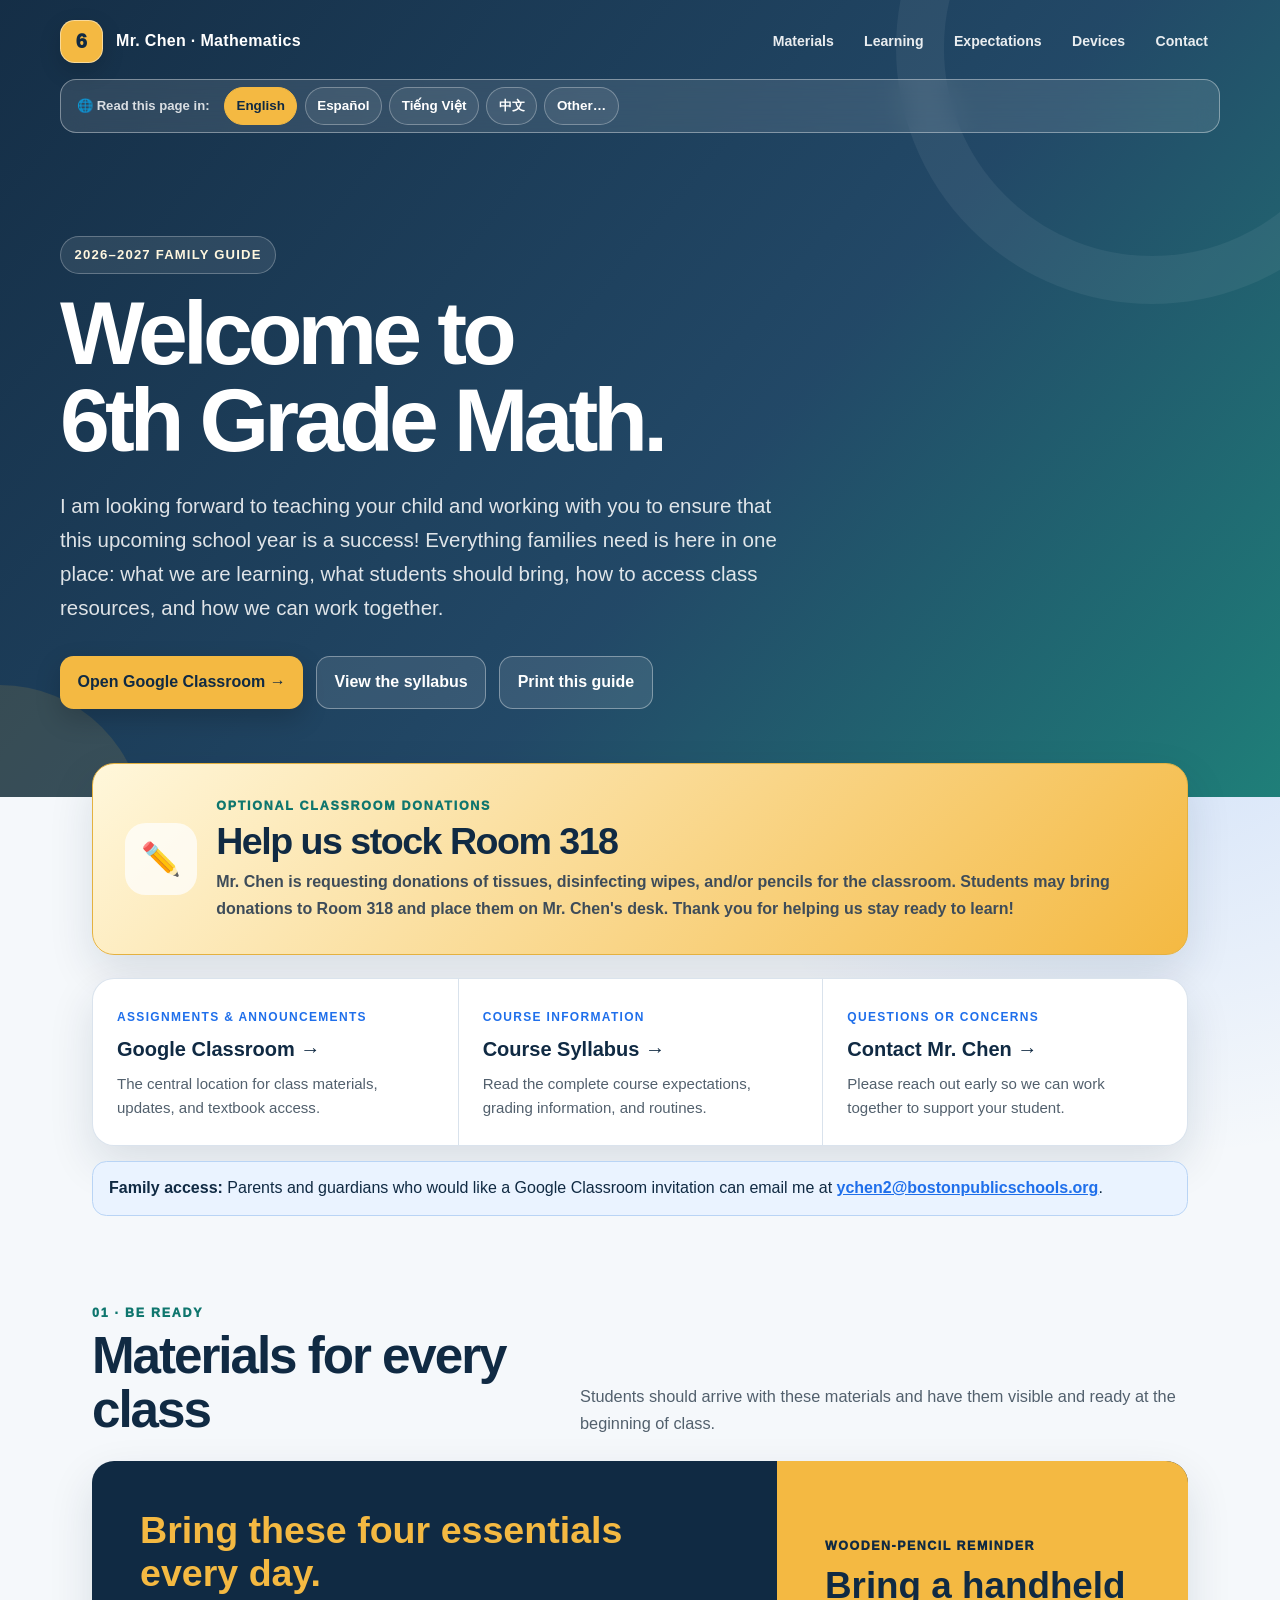
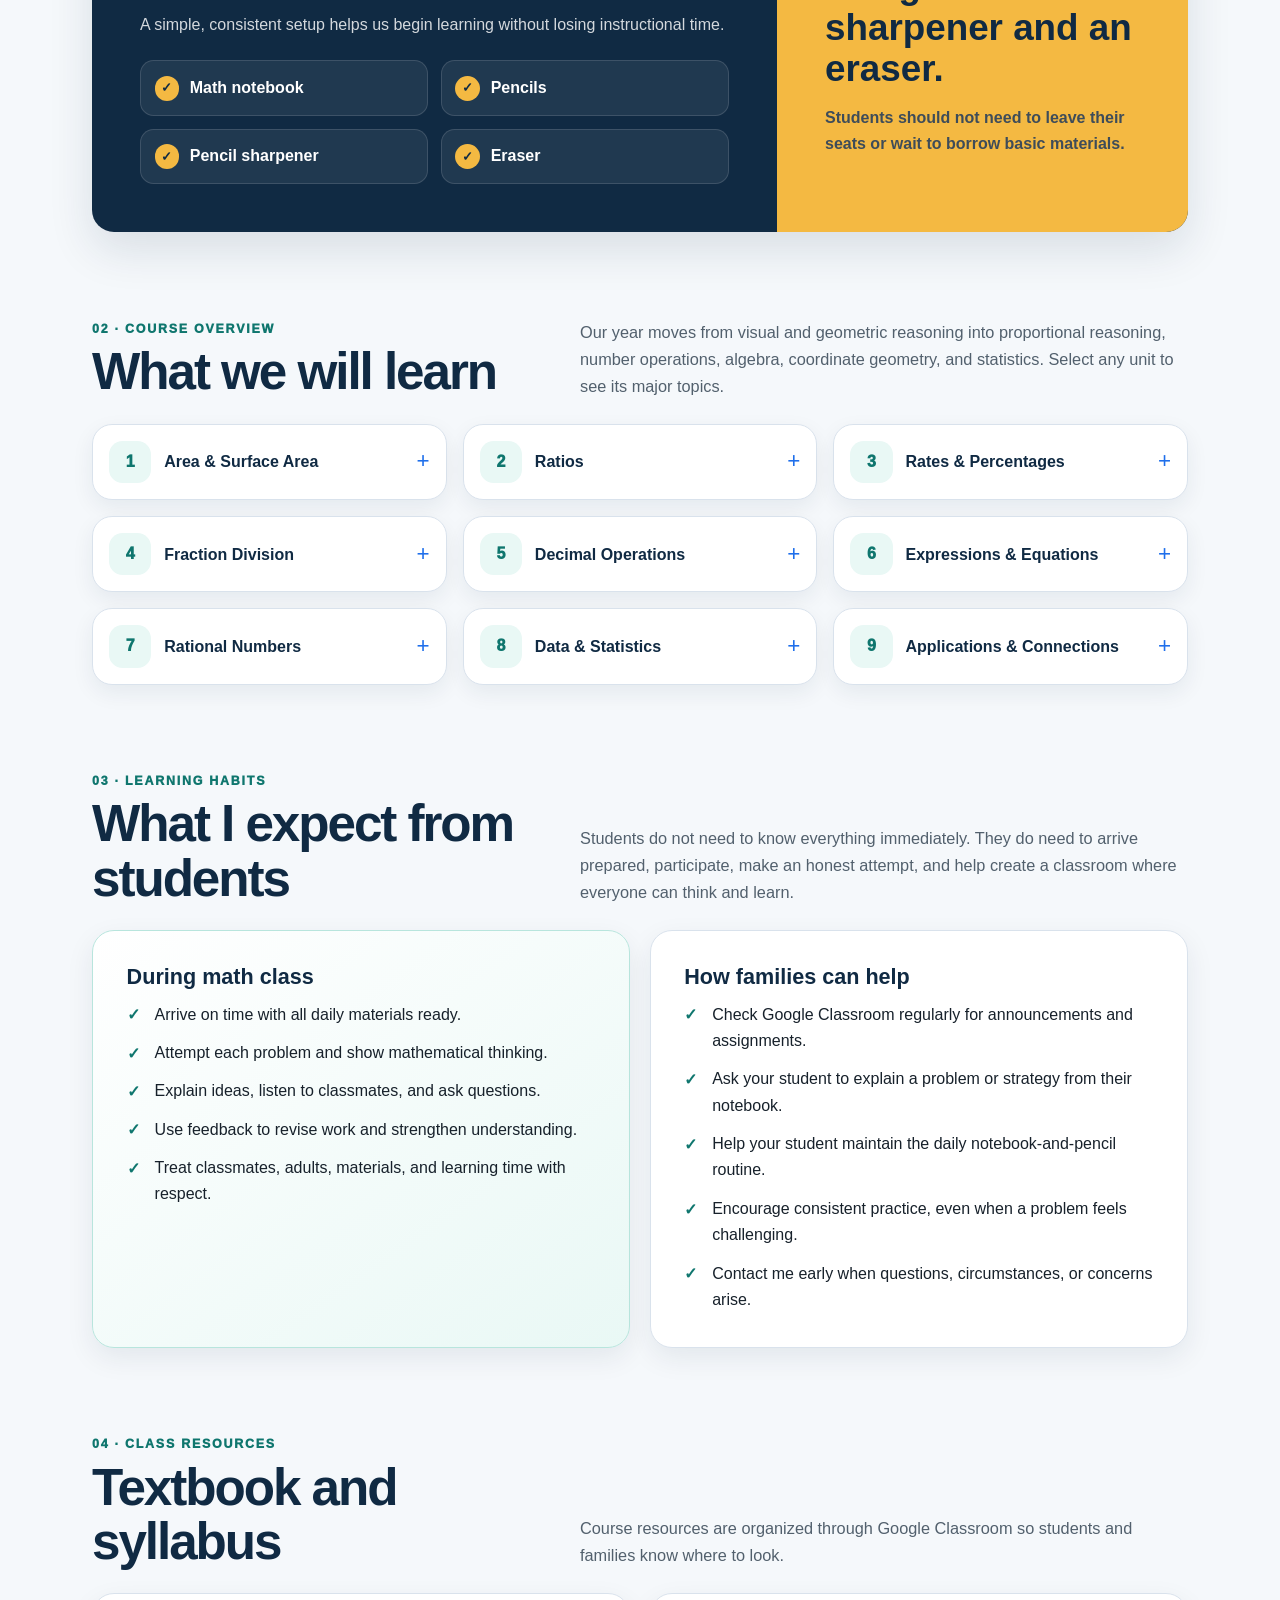
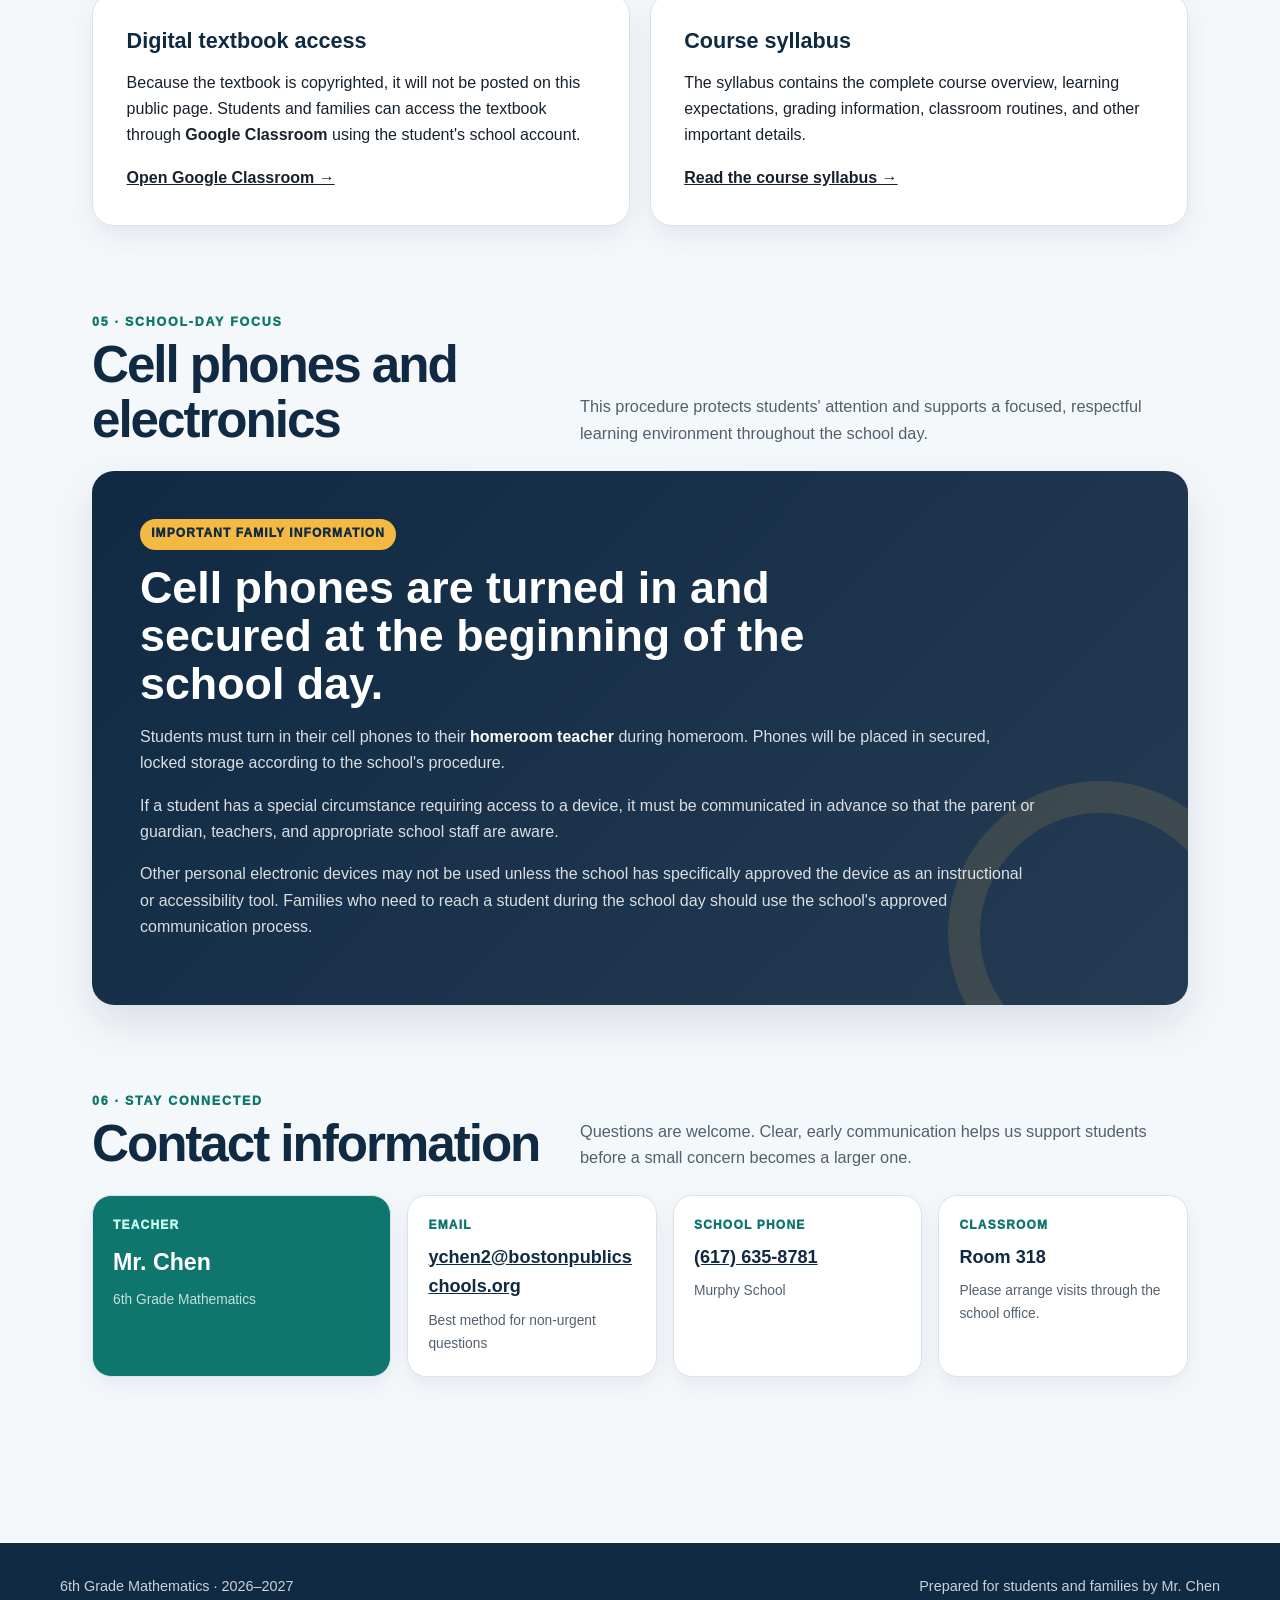
==== index.html @ 443d904b "Update index.html" ====
<!DOCTYPE html>
<html lang="en">
<head>
  <meta charset="UTF-8">
  <meta name="viewport" content="width=device-width, initial-scale=1.0">
  <meta name="description" content="A family guide to 6th Grade Math, including course topics, materials, expectations, policies, and important links.">
  <title>6th Grade Math | Family Guide</title>
  <style>
    :root {
      --navy: #102a43;
      --navy-2: #173f5f;
      --blue: #1f6feb;
      --teal: #0f766e;
      --gold: #f4b942;
      --cream: #fffaf0;
      --paper: #ffffff;
      --ink: #17212b;
      --muted: #52606d;
      --line: #d9e2ec;
      --soft-blue: #eaf3ff;
      --soft-teal: #e9f8f5;
      --soft-gold: #fff6d8;
      --warning: #8a4b08;
      --warning-bg: #fff4d6;
      --shadow: 0 18px 45px rgba(16, 42, 67, 0.12);
      --radius: 22px;
    }

    * {
      box-sizing: border-box;
    }

    html {
      scroll-behavior: smooth;
    }

    body {
      margin: 0;
      color: var(--ink);
      background:
        radial-gradient(circle at 8% 4%, rgba(244, 185, 66, 0.22), transparent 28rem),
        radial-gradient(circle at 92% 14%, rgba(31, 111, 235, 0.16), transparent 30rem),
        #f5f8fb;
      font-family: Inter, "Segoe UI", Roboto, Helvetica, Arial, sans-serif;
      line-height: 1.65;
    }

    a {
      color: inherit;
    }

    .site-watermark {
      position: fixed;
      top: 54%;
      left: 50%;
      z-index: 0;
      width: min(44vw, 28rem);
      max-height: 58vh;
      object-fit: contain;
      opacity: 0.055;
      filter: grayscale(100%);
      pointer-events: none;
      user-select: none;
      transform: translate(-50%, -50%);
    }

    .hero,
    main,
    footer {
      position: relative;
      z-index: 1;
    }

    .skip-link {
      position: fixed;
      left: 1rem;
      top: -4rem;
      z-index: 1000;
      padding: 0.7rem 1rem;
      border-radius: 0.6rem;
      color: white;
      background: var(--navy);
    }

    .skip-link:focus {
      top: 1rem;
    }

    .hero {
      position: relative;
      overflow: hidden;
      color: white;
      background:
        linear-gradient(130deg, rgba(16, 42, 67, 0.98), rgba(23, 63, 95, 0.95) 58%, rgba(15, 118, 110, 0.92));
      padding: 1.25rem clamp(1rem, 4vw, 4rem) 5.5rem;
    }

    .hero::before,
    .hero::after {
      position: absolute;
      content: "";
      border-radius: 50%;
      pointer-events: none;
    }

    .hero::before {
      width: 26rem;
      height: 26rem;
      right: -8rem;
      top: -13rem;
      border: 3rem solid rgba(255, 255, 255, 0.06);
    }

    .hero::after {
      width: 18rem;
      height: 18rem;
      left: -9rem;
      bottom: -11rem;
      background: rgba(244, 185, 66, 0.12);
    }

    .topbar,
    .hero-content,
    main,
    .footer-inner {
      width: min(1160px, 100%);
      margin-inline: auto;
    }

    .topbar {
      position: relative;
      z-index: 2;
      display: flex;
      justify-content: space-between;
      align-items: center;
      gap: 1rem;
    }

    .top-actions {
      display: flex;
      align-items: center;
      justify-content: flex-end;
      gap: 0.75rem;
    }

    .brand {
      display: flex;
      align-items: center;
      gap: 0.8rem;
      font-weight: 850;
      letter-spacing: 0.02em;
    }

    .brand-mark {
      display: grid;
      place-items: center;
      width: 2.7rem;
      height: 2.7rem;
      border: 1px solid rgba(255, 255, 255, 0.45);
      border-radius: 0.9rem;
      color: var(--navy);
      background: var(--gold);
      box-shadow: 0 8px 22px rgba(0, 0, 0, 0.15);
      font-size: 1.25rem;
      font-weight: 950;
    }

    nav {
      display: flex;
      flex-wrap: wrap;
      justify-content: flex-end;
      gap: 0.4rem;
    }

    nav a {
      padding: 0.45rem 0.75rem;
      border-radius: 99px;
      color: rgba(255, 255, 255, 0.9);
      text-decoration: none;
      font-size: 0.88rem;
      font-weight: 700;
    }

    nav a:hover,
    nav a:focus-visible {
      background: rgba(255, 255, 255, 0.12);
      outline: none;
    }

    .language-list {
      display: flex;
      align-items: center;
      flex-wrap: wrap;
      gap: 0.45rem;
      width: min(1160px, 100%);
      margin: 1rem auto 0;
      padding: 0.45rem 0.55rem;
      border: 1px solid rgba(255, 255, 255, 0.38);
      border-radius: 1rem;
      color: white;
      background: rgba(255, 255, 255, 0.11);
      backdrop-filter: blur(12px);
      font-weight: 850;
    }

    .language-list-label {
      padding: 0.25rem 0.45rem;
      color: rgba(255, 255, 255, 0.82);
      font-size: 0.82rem;
      font-weight: 850;
    }

    .language-option {
      padding: 0.42rem 0.72rem;
      border: 1px solid rgba(255, 255, 255, 0.3);
      border-radius: 99px;
      color: white;
      background: rgba(255, 255, 255, 0.07);
      cursor: pointer;
      font: inherit;
      font-size: 0.84rem;
      font-weight: 800;
      transition: background 150ms ease, color 150ms ease, transform 150ms ease;
    }

    .language-option:hover,
    .language-option:focus-visible {
      transform: translateY(-1px);
      background: rgba(255, 255, 255, 0.18);
      outline: none;
    }

    .language-option.active,
    .language-option[aria-pressed="true"] {
      border-color: var(--gold);
      color: var(--navy);
      background: var(--gold);
    }

    dialog {
      width: min(520px, calc(100% - 2rem));
      padding: 0;
      border: 0;
      border-radius: 1.3rem;
      color: var(--ink);
      background: white;
      box-shadow: 0 30px 80px rgba(16, 42, 67, 0.35);
    }

    dialog::backdrop {
      background: rgba(16, 42, 67, 0.68);
      backdrop-filter: blur(4px);
    }

    .dialog-content {
      padding: 1.6rem;
    }

    .dialog-content h2 {
      font-size: 1.8rem;
    }

    .dialog-content p {
      color: var(--muted);
    }

    .dialog-actions {
      display: flex;
      flex-wrap: wrap;
      gap: 0.7rem;
      margin-top: 1.2rem;
    }

    .dialog-actions .button.secondary {
      border-color: var(--line);
      color: var(--navy);
      background: white;
    }

    .hero-content {
      position: relative;
      z-index: 2;
      padding-top: clamp(3.5rem, 8vw, 7rem);
    }

    .eyebrow {
      display: inline-flex;
      align-items: center;
      gap: 0.45rem;
      margin: 0 0 1rem;
      padding: 0.45rem 0.85rem;
      border: 1px solid rgba(255, 255, 255, 0.26);
      border-radius: 99px;
      color: #fff7df;
      background: rgba(255, 255, 255, 0.09);
      font-size: 0.82rem;
      font-weight: 850;
      letter-spacing: 0.09em;
      text-transform: uppercase;
    }

    h1 {
      max-width: 850px;
      margin: 0;
      font-size: clamp(2.65rem, 7vw, 5.6rem);
      line-height: 0.98;
      letter-spacing: -0.055em;
    }

    .hero-lead {
      max-width: 740px;
      margin: 1.5rem 0 0;
      color: rgba(255, 255, 255, 0.86);
      font-size: clamp(1.05rem, 2vw, 1.28rem);
    }

    .hero-actions {
      display: flex;
      flex-wrap: wrap;
      gap: 0.8rem;
      margin-top: 2rem;
    }

    .button {
      display: inline-flex;
      align-items: center;
      justify-content: center;
      gap: 0.5rem;
      min-height: 3rem;
      padding: 0.75rem 1.1rem;
      border: 0;
      border-radius: 0.85rem;
      background: var(--gold);
      color: var(--navy);
      box-shadow: 0 10px 26px rgba(0, 0, 0, 0.18);
      cursor: pointer;
      font: inherit;
      font-weight: 850;
      text-decoration: none;
      transition: transform 160ms ease, box-shadow 160ms ease;
    }

    .button:hover,
    .button:focus-visible {
      transform: translateY(-2px);
      box-shadow: 0 14px 32px rgba(0, 0, 0, 0.22);
      outline: none;
    }

    .button.secondary {
      border: 1px solid rgba(255, 255, 255, 0.36);
      color: white;
      background: rgba(255, 255, 255, 0.1);
      box-shadow: none;
    }

    .button.disabled,
    .button[aria-disabled="true"] {
      cursor: not-allowed;
      opacity: 0.68;
    }

    main {
      position: relative;
      z-index: 3;
      margin-top: -2.1rem;
      padding: 0 clamp(1rem, 4vw, 2rem) 5rem;
    }

    .setup-notice {
      margin-bottom: 1.4rem;
      padding: 1rem 1.15rem;
      border: 1px solid #f0c36a;
      border-radius: 1rem;
      color: var(--warning);
      background: var(--warning-bg);
      box-shadow: var(--shadow);
      font-weight: 700;
    }

    .donation-request {
      display: grid;
      grid-template-columns: auto 1fr;
      align-items: center;
      gap: 1.2rem;
      margin-bottom: 1.4rem;
      padding: clamp(1.25rem, 3vw, 2rem);
      border: 1px solid #e4b140;
      border-radius: var(--radius);
      color: var(--navy);
      background: linear-gradient(135deg, #fff7db, var(--gold));
      box-shadow: var(--shadow);
    }

    .donation-icon {
      display: grid;
      place-items: center;
      width: 4.5rem;
      height: 4.5rem;
      border-radius: 1.3rem;
      background: rgba(255, 255, 255, 0.72);
      font-size: 2rem;
    }

    .donation-request h2 {
      margin: 0.15rem 0 0.45rem;
      font-size: clamp(1.5rem, 3vw, 2.35rem);
    }

    .donation-request p {
      margin: 0;
      color: #3e4c59;
      font-weight: 650;
    }

    .classroom-invite-note {
      margin-top: 0.9rem;
      padding: 0.85rem 1rem;
      border: 1px solid #b9d4f5;
      border-radius: 0.9rem;
      color: var(--navy);
      background: var(--soft-blue);
    }

    .classroom-invite-note a {
      color: var(--blue);
      font-weight: 900;
    }

    section {
      scroll-margin-top: 1rem;
      margin-bottom: clamp(3.2rem, 7vw, 5.4rem);
    }

    .quick-links {
      display: grid;
      grid-template-columns: repeat(3, minmax(0, 1fr));
      overflow: hidden;
      border: 1px solid rgba(217, 226, 236, 0.95);
      border-radius: var(--radius);
      background: var(--paper);
      box-shadow: var(--shadow);
    }

    .quick-link {
      display: block;
      padding: 1.5rem;
      text-decoration: none;
    }

    .quick-link + .quick-link {
      border-left: 1px solid var(--line);
    }

    .quick-link:hover,
    .quick-link:focus-visible {
      background: var(--soft-blue);
      outline: none;
    }

    .quick-kicker {
      color: var(--blue);
      font-size: 0.75rem;
      font-weight: 900;
      letter-spacing: 0.11em;
      text-transform: uppercase;
    }

    .quick-title {
      display: block;
      margin-top: 0.25rem;
      color: var(--navy);
      font-size: 1.25rem;
      font-weight: 900;
    }

    .quick-copy {
      display: block;
      margin-top: 0.35rem;
      color: var(--muted);
      font-size: 0.94rem;
    }

    .section-heading {
      display: grid;
      grid-template-columns: minmax(0, 0.75fr) minmax(280px, 1fr);
      align-items: end;
      gap: 2rem;
      margin-bottom: 1.5rem;
    }

    .section-number {
      display: block;
      margin-bottom: 0.35rem;
      color: var(--teal);
      font-size: 0.78rem;
      font-weight: 950;
      letter-spacing: 0.14em;
      text-transform: uppercase;
    }

    h2 {
      margin: 0;
      color: var(--navy);
      font-size: clamp(2rem, 4vw, 3.35rem);
      line-height: 1.06;
      letter-spacing: -0.04em;
    }

    .section-intro {
      margin: 0;
      color: var(--muted);
      font-size: 1.02rem;
    }

    .materials-panel {
      display: grid;
      grid-template-columns: 1.25fr 0.75fr;
      overflow: hidden;
      border-radius: var(--radius);
      color: white;
      background: var(--navy);
      box-shadow: var(--shadow);
    }

    .materials-copy {
      padding: clamp(1.5rem, 4vw, 3rem);
    }

    .materials-copy h3 {
      margin: 0;
      color: var(--gold);
      font-size: clamp(1.55rem, 3vw, 2.35rem);
      line-height: 1.15;
    }

    .materials-copy > p {
      color: rgba(255, 255, 255, 0.82);
    }

    .materials-list {
      display: grid;
      grid-template-columns: repeat(2, minmax(0, 1fr));
      gap: 0.8rem;
      margin: 1.4rem 0 0;
      padding: 0;
      list-style: none;
    }

    .materials-list li {
      display: flex;
      align-items: center;
      gap: 0.65rem;
      padding: 0.85rem;
      border: 1px solid rgba(255, 255, 255, 0.13);
      border-radius: 0.85rem;
      background: rgba(255, 255, 255, 0.07);
      font-weight: 800;
    }

    .check {
      display: grid;
      flex: 0 0 auto;
      place-items: center;
      width: 1.55rem;
      height: 1.55rem;
      border-radius: 50%;
      color: var(--navy);
      background: var(--gold);
      font-size: 0.84rem;
      font-weight: 950;
    }

    .ready-card {
      display: grid;
      align-content: center;
      padding: clamp(1.5rem, 4vw, 3rem);
      color: var(--navy);
      background: var(--gold);
    }

    .ready-card span {
      font-size: 0.78rem;
      font-weight: 950;
      letter-spacing: 0.12em;
      text-transform: uppercase;
    }

    .ready-card strong {
      margin-top: 0.55rem;
      font-size: clamp(1.5rem, 3vw, 2.3rem);
      line-height: 1.12;
    }

    .ready-card p {
      margin-bottom: 0;
      color: #3e4c59;
      font-weight: 650;
    }

    .topics-grid {
      display: grid;
      grid-template-columns: repeat(3, minmax(0, 1fr));
      gap: 1rem;
    }

    .unit {
      overflow: hidden;
      border: 1px solid var(--line);
      border-radius: 1.25rem;
      background: var(--paper);
      box-shadow: 0 8px 22px rgba(16, 42, 67, 0.07);
      transition: transform 160ms ease, box-shadow 160ms ease;
    }

    .unit:hover {
      transform: translateY(-2px);
      box-shadow: 0 14px 30px rgba(16, 42, 67, 0.11);
    }

    .unit summary {
      display: grid;
      grid-template-columns: auto 1fr auto;
      align-items: center;
      gap: 0.8rem;
      padding: 1rem;
      cursor: pointer;
      list-style: none;
    }

    .unit summary::-webkit-details-marker {
      display: none;
    }

    .unit-number {
      display: grid;
      place-items: center;
      width: 2.65rem;
      height: 2.65rem;
      border-radius: 0.85rem;
      color: var(--teal);
      background: var(--soft-teal);
      font-weight: 950;
    }

    .unit-name {
      color: var(--navy);
      font-weight: 900;
      line-height: 1.2;
    }

    .plus {
      color: var(--blue);
      font-size: 1.4rem;
      font-weight: 500;
      transition: transform 160ms ease;
    }

    .unit[open] .plus {
      transform: rotate(45deg);
    }

    .unit-body {
      padding: 0 1rem 1.1rem 4.45rem;
      color: var(--muted);
      font-size: 0.94rem;
    }

    .unit-body ul {
      margin: 0;
      padding-left: 1.1rem;
    }

    .unit-body li + li {
      margin-top: 0.3rem;
    }

    .two-column {
      display: grid;
      grid-template-columns: repeat(2, minmax(0, 1fr));
      gap: 1.2rem;
    }

    .card {
      padding: clamp(1.35rem, 3vw, 2.1rem);
      border: 1px solid var(--line);
      border-radius: var(--radius);
      background: var(--paper);
      box-shadow: 0 10px 28px rgba(16, 42, 67, 0.08);
    }

    .card.accent {
      border-color: #b8e5dd;
      background: linear-gradient(145deg, #ffffff, var(--soft-teal));
    }

    .card h3 {
      margin: 0 0 0.7rem;
      color: var(--navy);
      font-size: 1.35rem;
      line-height: 1.2;
    }

    .card p:last-child {
      margin-bottom: 0;
    }

    .expectation-list,
    .family-list {
      margin: 0;
      padding: 0;
      list-style: none;
    }

    .expectation-list li,
    .family-list li {
      position: relative;
      padding-left: 1.75rem;
    }

    .expectation-list li + li,
    .family-list li + li {
      margin-top: 0.75rem;
    }

    .expectation-list li::before,
    .family-list li::before {
      position: absolute;
      left: 0;
      top: 0.05rem;
      color: var(--teal);
      content: "✓";
      font-weight: 950;
    }

    .policy {
      position: relative;
      overflow: hidden;
      padding: clamp(1.5rem, 4vw, 3rem);
      border-radius: var(--radius);
      color: white;
      background: linear-gradient(135deg, var(--navy), #243b53);
      box-shadow: var(--shadow);
    }

    .policy::after {
      position: absolute;
      right: -4rem;
      bottom: -5rem;
      width: 15rem;
      height: 15rem;
      border: 2rem solid rgba(244, 185, 66, 0.13);
      border-radius: 50%;
      content: "";
    }

    .policy-label {
      display: inline-block;
      padding: 0.35rem 0.7rem;
      border-radius: 99px;
      color: var(--navy);
      background: var(--gold);
      font-size: 0.75rem;
      font-weight: 950;
      letter-spacing: 0.09em;
      text-transform: uppercase;
    }

    .policy h3 {
      position: relative;
      z-index: 1;
      max-width: 720px;
      margin: 0.8rem 0 0.7rem;
      font-size: clamp(1.7rem, 4vw, 2.8rem);
      line-height: 1.08;
    }

    .policy p {
      position: relative;
      z-index: 1;
      max-width: 900px;
      color: rgba(255, 255, 255, 0.84);
    }

    .policy strong {
      color: white;
    }

    .contact-grid {
      display: grid;
      grid-template-columns: 1.2fr repeat(3, minmax(0, 1fr));
      gap: 1rem;
    }

    .contact-card {
      min-height: 150px;
      padding: 1.25rem;
      border: 1px solid var(--line);
      border-radius: 1.2rem;
      background: white;
      box-shadow: 0 8px 22px rgba(16, 42, 67, 0.07);
    }

    .contact-card.primary {
      color: white;
      background: var(--teal);
    }

    .contact-label {
      display: block;
      color: var(--teal);
      font-size: 0.75rem;
      font-weight: 950;
      letter-spacing: 0.1em;
      text-transform: uppercase;
    }

    .contact-card.primary .contact-label {
      color: #c9fff3;
    }

    .contact-value {
      display: block;
      margin-top: 0.4rem;
      color: var(--navy);
      font-size: 1.13rem;
      font-weight: 900;
      overflow-wrap: anywhere;
    }

    .contact-card.primary .contact-value {
      color: white;
      font-size: 1.45rem;
    }

    .contact-note {
      display: block;
      margin-top: 0.5rem;
      color: var(--muted);
      font-size: 0.86rem;
    }

    .contact-card.primary .contact-note {
      color: rgba(255, 255, 255, 0.77);
    }

    footer {
      padding: 2rem clamp(1rem, 4vw, 4rem);
      color: rgba(255, 255, 255, 0.78);
      background: var(--navy);
    }

    .footer-inner {
      display: flex;
      justify-content: space-between;
      gap: 1rem;
      font-size: 0.9rem;
    }

    @media (max-width: 900px) {
      nav {
        display: none;
      }

      .quick-links,
      .topics-grid {
        grid-template-columns: 1fr;
      }

      .quick-link + .quick-link {
        border-top: 1px solid var(--line);
        border-left: 0;
      }

      .section-heading,
      .materials-panel,
      .two-column,
      .contact-grid {
        grid-template-columns: 1fr;
      }

      .section-heading {
        align-items: start;
        gap: 0.8rem;
      }
    }

    @media (max-width: 560px) {
      .hero {
        padding-inline: 1rem;
      }

      .topbar {
        align-items: flex-start;
      }

      .language-list {
        align-items: stretch;
        margin-top: 0.8rem;
      }

      .language-list-label {
        width: 100%;
      }

      .language-option {
        flex: 1 1 auto;
        text-align: center;
      }

      .brand-mark {
        width: 2.35rem;
        height: 2.35rem;
      }

      .hero-actions,
      .hero-actions .button {
        width: 100%;
      }

      main {
        padding-inline: 0.75rem;
      }

      .materials-list {
        grid-template-columns: 1fr;
      }

      .donation-request {
        grid-template-columns: 1fr;
      }

      .footer-inner {
        flex-direction: column;
      }
    }

    @media print {
      body {
        background: white;
        font-size: 10pt;
      }

      .site-watermark {
        top: 52%;
        width: 4.6in;
        max-height: 5.5in;
        opacity: 0.055;
      }

      .hero {
        padding: 1rem 1.5rem 2rem;
        color: var(--navy);
        background: white;
        border-bottom: 3px solid var(--navy);
      }

      .hero-lead,
      .eyebrow {
        color: var(--navy);
      }

      .eyebrow {
        border-color: var(--line);
        background: var(--soft-gold);
      }

      nav,
      .hero-actions,
      .setup-notice,
      .language-list,
      dialog,
      .plus {
        display: none !important;
      }

      main {
        margin-top: 0;
        padding: 1.5rem;
      }

      section {
        margin-bottom: 2rem;
        break-inside: avoid;
      }

      .quick-links,
      .donation-request,
      .materials-panel,
      .policy,
      .contact-card,
      .card,
      .unit {
        box-shadow: none;
      }

      .topics-grid {
        grid-template-columns: repeat(3, 1fr);
      }

      .unit-body {
        display: block;
      }

      footer {
        color: var(--navy);
        background: white;
        border-top: 1px solid var(--line);
      }
    }
  </style>
</head>
<body>
  <a class="skip-link" href="#main-content">Skip to main content</a>
  <img class="site-watermark" src="https://mr-chen-k12.github.io/books/image_573374.png" alt="" aria-hidden="true">

  <header class="hero">
    <div class="topbar">
      <div class="brand">
        <span class="brand-mark" aria-hidden="true">6</span>
        <span><span data-config="teacherName">Mr. Chen</span> · Mathematics</span>
      </div>
      <div class="top-actions">
        <nav aria-label="Page sections">
          <a href="#materials">Materials</a>
          <a href="#learning">Learning</a>
          <a href="#expectations">Expectations</a>
          <a href="#devices">Devices</a>
          <a href="#contact">Contact</a>
        </nav>
      </div>
    </div>

    <div class="language-list" aria-label="Choose a language">
      <span class="language-list-label">🌐 Read this page in:</span>
      <button class="language-option active" type="button" data-language="en" aria-pressed="true">English</button>
      <button class="language-option" type="button" data-language="es" aria-pressed="false">Español</button>
      <button class="language-option" type="button" data-language="vi" aria-pressed="false">Tiếng Việt</button>
      <button class="language-option" type="button" data-language="zh" aria-pressed="false">中文</button>
      <button class="language-option" type="button" data-language="other" aria-pressed="false">Other…</button>
    </div>

    <div class="hero-content">
      <p class="eyebrow">2026–2027 Family Guide</p>
      <h1>Welcome to<br>6th Grade Math.</h1>
      <p class="hero-lead">
        I am looking forward to teaching your child and working with you to ensure
        that this upcoming school year is a success! Everything families need is
        here in one place: what we are learning, what students should bring, how to
        access class resources, and how we can work together.
      </p>
      <div class="hero-actions">
        <a class="button classroom-link" href="#" aria-disabled="true">Open Google Classroom →</a>
        <a class="button secondary syllabus-link" href="#" aria-disabled="true">View the syllabus</a>
        <button class="button secondary" type="button" onclick="window.print()">Print this guide</button>
      </div>
    </div>
  </header>

  <main id="main-content">
    <div class="setup-notice" id="setup-notice" role="status">
      Before sharing: add your email, school information, Google Classroom URL,
      and syllabus URL in the <strong>PAGE_CONFIG</strong> section near the bottom of this file.
    </div>

    <aside class="donation-request" aria-labelledby="donation-title">
      <div class="donation-icon" aria-hidden="true">✏️</div>
      <div>
        <span class="section-number">Optional classroom donations</span>
        <h2 id="donation-title">Help us stock Room 318</h2>
        <p>
          Mr. Chen is requesting donations of tissues, disinfecting wipes, and/or
          pencils for the classroom. Students may bring donations to Room 318 and
          place them on Mr. Chen's desk. Thank you for helping us stay ready to learn!
        </p>
      </div>
    </aside>

    <section aria-label="Quick links">
      <div class="quick-links">
        <a class="quick-link classroom-link" href="#" aria-disabled="true">
          <span class="quick-kicker">Assignments &amp; announcements</span>
          <span class="quick-title">Google Classroom →</span>
          <span class="quick-copy">The central location for class materials, updates, and textbook access.</span>
        </a>
        <a class="quick-link syllabus-link" href="#" aria-disabled="true">
          <span class="quick-kicker">Course information</span>
          <span class="quick-title">Course Syllabus →</span>
          <span class="quick-copy">Read the complete course expectations, grading information, and routines.</span>
        </a>
        <a class="quick-link email-link" href="#" aria-disabled="true">
          <span class="quick-kicker">Questions or concerns</span>
          <span class="quick-title">Contact <span data-config="teacherName">Mr. Chen</span> →</span>
          <span class="quick-copy">Please reach out early so we can work together to support your student.</span>
        </a>
      </div>
      <div class="classroom-invite-note">
        <strong>Family access:</strong>
        Parents and guardians who would like a Google Classroom invitation can email me at
        <a class="email-link" href="#" aria-disabled="true" data-config="teacherEmail">Add email address</a>.
      </div>
    </section>

    <section id="materials">
      <div class="section-heading">
        <div>
          <span class="section-number">01 · Be ready</span>
          <h2>Materials for every class</h2>
        </div>
        <p class="section-intro">
          Students should arrive with these materials and have them visible and
          ready at the beginning of class.
        </p>
      </div>

      <div class="materials-panel">
        <div class="materials-copy">
          <h3>Bring these four essentials every day.</h3>
          <p>A simple, consistent setup helps us begin learning without losing instructional time.</p>
          <ul class="materials-list">
            <li><span class="check">✓</span> Math notebook</li>
            <li><span class="check">✓</span> Pencils</li>
            <li><span class="check">✓</span> Pencil sharpener</li>
            <li><span class="check">✓</span> Eraser</li>
          </ul>
        </div>
        <aside class="ready-card">
          <span>Wooden-pencil reminder</span>
          <strong>Bring a handheld sharpener and an eraser.</strong>
          <p>Students should not need to leave their seats or wait to borrow basic materials.</p>
        </aside>
      </div>
    </section>

    <section id="learning">
      <div class="section-heading">
        <div>
          <span class="section-number">02 · Course overview</span>
          <h2>What we will learn</h2>
        </div>
        <p class="section-intro">
          Our year moves from visual and geometric reasoning into proportional
          reasoning, number operations, algebra, coordinate geometry, and statistics.
          Select any unit to see its major topics.
        </p>
      </div>

      <div class="topics-grid">
        <details class="unit">
          <summary>
            <span class="unit-number">1</span>
            <span class="unit-name">Area &amp; Surface Area</span>
            <span class="plus" aria-hidden="true">+</span>
          </summary>
          <div class="unit-body">
            <ul>
              <li>Decomposing and rearranging shapes</li>
              <li>Area of parallelograms, triangles, and polygons</li>
              <li>Polyhedra, nets, surface area, and volume</li>
              <li>Squares, cubes, and the designing-a-tent application</li>
            </ul>
          </div>
        </details>

        <details class="unit">
          <summary>
            <span class="unit-number">2</span>
            <span class="unit-name">Ratios</span>
            <span class="plus" aria-hidden="true">+</span>
          </summary>
          <div class="unit-body">
            <ul>
              <li>Ratio language and diagrams</li>
              <li>Equivalent ratios</li>
              <li>Double number lines and tables</li>
              <li>Unit rates, constant speed, and ratio problems</li>
            </ul>
          </div>
        </details>

        <details class="unit">
          <summary>
            <span class="unit-number">3</span>
            <span class="unit-name">Rates &amp; Percentages</span>
            <span class="plus" aria-hidden="true">+</span>
          </summary>
          <div class="unit-body">
            <ul>
              <li>Units of measurement and unit conversion</li>
              <li>Comparing speeds and prices</li>
              <li>Interpreting and solving rate problems</li>
              <li>Percentages, tape diagrams, and percent problems</li>
            </ul>
          </div>
        </details>

        <details class="unit">
          <summary>
            <span class="unit-number">4</span>
            <span class="unit-name">Fraction Division</span>
            <span class="plus" aria-hidden="true">+</span>
          </summary>
          <div class="unit-body">
            <ul>
              <li>Making sense of division situations</li>
              <li>Meaning and diagrams of fraction division</li>
              <li>Fraction-division algorithms</li>
              <li>Fractional lengths, area, and volume</li>
            </ul>
          </div>
        </details>

        <details class="unit">
          <summary>
            <span class="unit-number">5</span>
            <span class="unit-name">Decimal Operations</span>
            <span class="plus" aria-hidden="true">+</span>
          </summary>
          <div class="unit-body">
            <ul>
              <li>Decimals in real-world contexts</li>
              <li>Adding and subtracting decimals</li>
              <li>Multiplying decimals with diagrams and algorithms</li>
              <li>Partial quotients, long division, and decimal division</li>
            </ul>
          </div>
        </details>

        <details class="unit">
          <summary>
            <span class="unit-number">6</span>
            <span class="unit-name">Expressions &amp; Equations</span>
            <span class="plus" aria-hidden="true">+</span>
          </summary>
          <div class="unit-body">
            <ul>
              <li>Tape diagrams and one-variable equations</li>
              <li>Equality, equivalence, and balance</li>
              <li>The distributive property</li>
              <li>Exponents, expressions, tables, equations, and graphs</li>
            </ul>
          </div>
        </details>

        <details class="unit">
          <summary>
            <span class="unit-number">7</span>
            <span class="unit-name">Rational Numbers</span>
            <span class="plus" aria-hidden="true">+</span>
          </summary>
          <div class="unit-body">
            <ul>
              <li>Positive and negative numbers</li>
              <li>Absolute value and inequalities</li>
              <li>The coordinate plane and distance</li>
              <li>Common factors and common multiples</li>
            </ul>
          </div>
        </details>

        <details class="unit">
          <summary>
            <span class="unit-number">8</span>
            <span class="unit-name">Data &amp; Statistics</span>
            <span class="plus" aria-hidden="true">+</span>
          </summary>
          <div class="unit-body">
            <ul>
              <li>Statistical questions and variability</li>
              <li>Dot plots and histograms</li>
              <li>Mean, median, MAD, and IQR</li>
              <li>Quartiles, box plots, and comparing distributions</li>
            </ul>
          </div>
        </details>

        <details class="unit">
          <summary>
            <span class="unit-number">9</span>
            <span class="unit-name">Applications &amp; Connections</span>
            <span class="plus" aria-hidden="true">+</span>
          </summary>
          <div class="unit-body">
            <ul>
              <li>Fermi problems and estimation</li>
              <li>“If Our Class Were the World”</li>
              <li>Rectangle investigations</li>
              <li>Voting methods and choosing representatives</li>
            </ul>
          </div>
        </details>
      </div>
    </section>

    <section id="expectations">
      <div class="section-heading">
        <div>
          <span class="section-number">03 · Learning habits</span>
          <h2>What I expect from students</h2>
        </div>
        <p class="section-intro">
          Students do not need to know everything immediately. They do need to
          arrive prepared, participate, make an honest attempt, and help create a
          classroom where everyone can think and learn.
        </p>
      </div>

      <div class="two-column">
        <article class="card accent">
          <h3>During math class</h3>
          <ul class="expectation-list">
            <li>Arrive on time with all daily materials ready.</li>
            <li>Attempt each problem and show mathematical thinking.</li>
            <li>Explain ideas, listen to classmates, and ask questions.</li>
            <li>Use feedback to revise work and strengthen understanding.</li>
            <li>Treat classmates, adults, materials, and learning time with respect.</li>
          </ul>
        </article>

        <article class="card">
          <h3>How families can help</h3>
          <ul class="family-list">
            <li>Check Google Classroom regularly for announcements and assignments.</li>
            <li>Ask your student to explain a problem or strategy from their notebook.</li>
            <li>Help your student maintain the daily notebook-and-pencil routine.</li>
            <li>Encourage consistent practice, even when a problem feels challenging.</li>
            <li>Contact me early when questions, circumstances, or concerns arise.</li>
          </ul>
        </article>
      </div>
    </section>

    <section id="resources">
      <div class="section-heading">
        <div>
          <span class="section-number">04 · Class resources</span>
          <h2>Textbook and syllabus</h2>
        </div>
        <p class="section-intro">
          Course resources are organized through Google Classroom so students and
          families know where to look.
        </p>
      </div>

      <div class="two-column">
        <article class="card">
          <h3>Digital textbook access</h3>
          <p>
            Because the textbook is copyrighted, it will not be posted on this public
            page. Students and families can access the textbook through
            <strong>Google Classroom</strong> using the student's school account.
          </p>
          <p><a class="classroom-link" href="#" aria-disabled="true"><strong>Open Google Classroom →</strong></a></p>
        </article>

        <article class="card">
          <h3>Course syllabus</h3>
          <p>
            The syllabus contains the complete course overview, learning expectations,
            grading information, classroom routines, and other important details.
          </p>
          <p><a class="syllabus-link" href="#" aria-disabled="true"><strong>Read the course syllabus →</strong></a></p>
        </article>
      </div>
    </section>

    <section id="devices">
      <div class="section-heading">
        <div>
          <span class="section-number">05 · School-day focus</span>
          <h2>Cell phones and electronics</h2>
        </div>
        <p class="section-intro">
          This procedure protects students' attention and supports a focused,
          respectful learning environment throughout the school day.
        </p>
      </div>

      <article class="policy">
        <span class="policy-label">Important family information</span>
        <h3>Cell phones are turned in and secured at the beginning of the school day.</h3>
        <p>
          Students must turn in their cell phones to their <strong>homeroom teacher</strong>
          during homeroom. Phones will be placed in secured, locked storage according
          to the school's procedure.
        </p>
        <p>
          If a student has a special circumstance requiring access to a device, it must
          be communicated in advance so that the parent or guardian, teachers, and
          appropriate school staff are aware.
        </p>
        <p>
          Other personal electronic devices may not be used unless the school has
          specifically approved the device as an instructional or accessibility tool.
          Families who need to reach a student during the school day should use the
          school's approved communication process.
        </p>
      </article>
    </section>

    <section id="contact">
      <div class="section-heading">
        <div>
          <span class="section-number">06 · Stay connected</span>
          <h2>Contact information</h2>
        </div>
        <p class="section-intro">
          Questions are welcome. Clear, early communication helps us support students
          before a small concern becomes a larger one.
        </p>
      </div>

      <div class="contact-grid">
        <article class="contact-card primary">
          <span class="contact-label">Teacher</span>
          <span class="contact-value" data-config="teacherName">Mr. Chen</span>
          <span class="contact-note">6th Grade Mathematics</span>
        </article>
        <article class="contact-card">
          <span class="contact-label">Email</span>
          <a class="contact-value email-link" href="#" aria-disabled="true" data-config="teacherEmail">Add email address</a>
          <span class="contact-note">Best method for non-urgent questions</span>
        </article>
        <article class="contact-card">
          <span class="contact-label">School phone</span>
          <a class="contact-value phone-link" href="#" aria-disabled="true" data-config="schoolPhone">Add school phone</a>
          <span class="contact-note" data-config="schoolName">Add school name</span>
        </article>
        <article class="contact-card">
          <span class="contact-label">Classroom</span>
          <span class="contact-value" data-config="room">Add room number</span>
          <span class="contact-note">Please arrange visits through the school office.</span>
        </article>
      </div>
    </section>
  </main>

  <dialog id="other-language-dialog">
    <div class="dialog-content">
      <span class="section-number">More languages</span>
      <h2>Need another language?</h2>
      <p>
        Open your browser's menu and choose <strong>Translate</strong> to select
        another language. In Safari, use the translation button in the address bar.
      </p>
      <div class="dialog-actions">
        <button class="button" id="close-language-dialog" type="button">Got it</button>
      </div>
    </div>
  </dialog>

  <footer>
    <div class="footer-inner">
      <span>6th Grade Mathematics · <span data-config="schoolYear">2026–2027</span></span>
      <span>Prepared for students and families by <span data-config="teacherName">Mr. Chen</span></span>
    </div>
  </footer>

  <script>
    /*
      EDIT ONLY THIS SECTION BEFORE SHARING.
      Paste full links beginning with https://
    */
    const PAGE_CONFIG = {
      teacherName: "Mr. Chen",
      teacherEmail: "ychen2@bostonpublicschools.org",
      schoolName: "Murphy School",
      schoolPhone: "(617) 635-8781",
      room: "Room 318",
      schoolYear: "2026–2027",
      googleClassroomUrl: "https://classroom.google.com/",
      syllabusUrl: "Grade-6-Math-Syllabus.html"
    };

    function setText(key, value, fallback) {
      document.querySelectorAll('[data-config="' + key + '"]').forEach((element) => {
        element.textContent = value || fallback;
      });
    }

    function setLinks(selector, url) {
      document.querySelectorAll(selector).forEach((link) => {
        if (url) {
          link.href = url;
          link.removeAttribute("aria-disabled");
          link.classList.remove("disabled");
          if (url.startsWith("http")) {
            link.target = "_blank";
            link.rel = "noopener";
          }
        } else {
          link.href = "#";
          link.setAttribute("aria-disabled", "true");
          link.classList.add("disabled");
          link.addEventListener("click", (event) => event.preventDefault());
        }
      });
    }

    setText("teacherName", PAGE_CONFIG.teacherName, "Your Math Teacher");
    setText("teacherEmail", PAGE_CONFIG.teacherEmail, "Add email address");
    setText("schoolName", PAGE_CONFIG.schoolName, "Add school name");
    setText("schoolPhone", PAGE_CONFIG.schoolPhone, "Add school phone");
    setText("room", PAGE_CONFIG.room, "Add room number");
    setText("schoolYear", PAGE_CONFIG.schoolYear, "2026–2027");

    setLinks(".classroom-link", PAGE_CONFIG.googleClassroomUrl);
    setLinks(".syllabus-link", PAGE_CONFIG.syllabusUrl);
    setLinks(".email-link", PAGE_CONFIG.teacherEmail ? "mailto:" + PAGE_CONFIG.teacherEmail : "");
    setLinks(".phone-link", PAGE_CONFIG.schoolPhone ? "tel:+16176358781" : "");

    const needsSetup = [
      PAGE_CONFIG.teacherEmail,
      PAGE_CONFIG.schoolName,
      PAGE_CONFIG.schoolPhone,
      PAGE_CONFIG.room,
      PAGE_CONFIG.googleClassroomUrl,
      PAGE_CONFIG.syllabusUrl
    ].some((value) => !value);

    if (!needsSetup) {
      document.getElementById("setup-notice").hidden = true;
    }
  </script>

  <script>
    const TRANSLATIONS = {
      es: {
        "Skip to main content": "Saltar al contenido principal",
        "🌐 Read this page in:": "🌐 Leer esta página en:",
        "Other…": "Otro…",
        "· Mathematics": "· Matemáticas",
        "Materials": "Materiales",
        "Learning": "Aprendizaje",
        "Expectations": "Expectativas",
        "Devices": "Dispositivos",
        "Contact": "Contacto",
        "2026–2027 Family Guide": "Guía para familias 2026–2027",
        "Welcome to": "Bienvenidos a",
        "6th Grade Math.": "Matemáticas de 6.º grado.",
        "Everything families need in one place: what we are learning, what students should bring, how to access class resources, and how we can work together.": "Todo lo que las familias necesitan en un solo lugar: qué estamos aprendiendo, qué deben traer los estudiantes, cómo acceder a los recursos de la clase y cómo podemos colaborar.",
        "I am looking forward to teaching your child and working with you to ensure that this upcoming school year is a success! Everything families need is here in one place: what we are learning, what students should bring, how to access class resources, and how we can work together.": "¡Estoy deseando enseñar a su hijo/a y colaborar con usted para asegurar que este próximo año escolar sea un éxito! Aquí encontrará todo lo que las familias necesitan: qué estamos aprendiendo, qué deben traer los estudiantes, cómo acceder a los recursos de la clase y cómo podemos colaborar.",
        "Optional classroom donations": "Donaciones opcionales para el salón",
        "Help us stock Room 318": "Ayúdenos a abastecer el salón 318",
        "Mr. Chen is requesting donations of tissues, disinfecting wipes, and/or pencils for the classroom. Students may bring donations to Room 318 and place them on Mr. Chen's desk. Thank you for helping us stay ready to learn!": "El Sr. Chen solicita donaciones de pañuelos desechables, toallitas desinfectantes y/o lápices para el salón. Los estudiantes pueden llevar las donaciones al salón 318 y colocarlas sobre el escritorio del Sr. Chen. ¡Gracias por ayudarnos a estar listos para aprender!",
        "Family access:": "Acceso para las familias:",
        "Parents and guardians who would like a Google Classroom invitation can email me at": "Los padres y tutores que deseen recibir una invitación a Google Classroom pueden enviarme un correo electrónico a",
        "Open Google Classroom →": "Abrir Google Classroom →",
        "View the syllabus": "Ver el programa del curso",
        "Print this guide": "Imprimir esta guía",
        "Before sharing: add your email, school information, Google Classroom URL, and syllabus URL in the": "Antes de compartir: agregue su correo electrónico, la información de la escuela, el enlace de Google Classroom y el enlace del programa en la sección",
        "section near the bottom of this file.": "que se encuentra cerca del final de este archivo.",
        "Assignments & announcements": "Tareas y anuncios",
        "The central location for class materials, updates, and textbook access.": "El lugar central para los materiales, las novedades y el acceso al libro de texto.",
        "Course information": "Información del curso",
        "Course Syllabus →": "Programa del curso →",
        "Read the complete course expectations, grading information, and routines.": "Consulte las expectativas completas del curso, la información de calificaciones y las rutinas.",
        "Questions or concerns": "Preguntas o inquietudes",
        "Please reach out early so we can work together to support your student.": "Comuníquese con anticipación para que podamos colaborar y apoyar a su estudiante.",
        "01 · Be ready": "01 · Estar preparado",
        "Materials for every class": "Materiales para cada clase",
        "Students should arrive with these materials and have them visible and ready at the beginning of class.": "Los estudiantes deben llegar con estos materiales y tenerlos a la vista y listos al comienzo de la clase.",
        "Bring these four essentials every day.": "Traiga estos cuatro elementos esenciales todos los días.",
        "A simple, consistent setup helps us begin learning without losing instructional time.": "Una preparación sencilla y constante nos ayuda a comenzar sin perder tiempo de aprendizaje.",
        "Math notebook": "Cuaderno de matemáticas",
        "Pencils": "Lápices",
        "Pencil sharpener": "Sacapuntas",
        "Eraser": "Borrador",
        "Wooden-pencil reminder": "Recordatorio para lápices de madera",
        "Bring a handheld sharpener and an eraser.": "Traiga un sacapuntas de mano y un borrador.",
        "Students should not need to leave their seats or wait to borrow basic materials.": "Los estudiantes no deben tener que levantarse ni esperar para pedir prestados materiales básicos.",
        "02 · Course overview": "02 · Resumen del curso",
        "What we will learn": "Lo que aprenderemos",
        "Our year moves from visual and geometric reasoning into proportional reasoning, number operations, algebra, coordinate geometry, and statistics. Select any unit to see its major topics.": "Durante el año avanzaremos del razonamiento visual y geométrico al razonamiento proporcional, las operaciones numéricas, el álgebra, la geometría en el plano cartesiano y la estadística. Seleccione una unidad para ver sus temas principales.",
        "Area & Surface Area": "Área y área de superficie",
        "Decomposing and rearranging shapes": "Descomponer y reorganizar figuras",
        "Area of parallelograms, triangles, and polygons": "Área de paralelogramos, triángulos y polígonos",
        "Polyhedra, nets, surface area, and volume": "Poliedros, desarrollos planos, área de superficie y volumen",
        "Squares, cubes, and the designing-a-tent application": "Cuadrados, cubos y la aplicación de diseño de una tienda de campaña",
        "Ratios": "Razones",
        "Ratio language and diagrams": "Lenguaje y diagramas de razones",
        "Equivalent ratios": "Razones equivalentes",
        "Double number lines and tables": "Rectas numéricas dobles y tablas",
        "Unit rates, constant speed, and ratio problems": "Tasas unitarias, velocidad constante y problemas de razones",
        "Rates & Percentages": "Tasas y porcentajes",
        "Units of measurement and unit conversion": "Unidades de medida y conversiones",
        "Comparing speeds and prices": "Comparar velocidades y precios",
        "Interpreting and solving rate problems": "Interpretar y resolver problemas de tasas",
        "Percentages, tape diagrams, and percent problems": "Porcentajes, diagramas de cinta y problemas de porcentajes",
        "Fraction Division": "División de fracciones",
        "Making sense of division situations": "Comprender situaciones de división",
        "Meaning and diagrams of fraction division": "Significado y diagramas de la división de fracciones",
        "Fraction-division algorithms": "Algoritmos para dividir fracciones",
        "Fractional lengths, area, and volume": "Longitudes fraccionarias, área y volumen",
        "Decimal Operations": "Operaciones con decimales",
        "Decimals in real-world contexts": "Decimales en contextos de la vida real",
        "Adding and subtracting decimals": "Suma y resta de decimales",
        "Multiplying decimals with diagrams and algorithms": "Multiplicación de decimales con diagramas y algoritmos",
        "Partial quotients, long division, and decimal division": "Cocientes parciales, división larga y división de decimales",
        "Expressions & Equations": "Expresiones y ecuaciones",
        "Tape diagrams and one-variable equations": "Diagramas de cinta y ecuaciones de una variable",
        "Equality, equivalence, and balance": "Igualdad, equivalencia y equilibrio",
        "The distributive property": "La propiedad distributiva",
        "Exponents, expressions, tables, equations, and graphs": "Exponentes, expresiones, tablas, ecuaciones y gráficas",
        "Rational Numbers": "Números racionales",
        "Positive and negative numbers": "Números positivos y negativos",
        "Absolute value and inequalities": "Valor absoluto y desigualdades",
        "The coordinate plane and distance": "El plano cartesiano y la distancia",
        "Common factors and common multiples": "Factores comunes y múltiplos comunes",
        "Data & Statistics": "Datos y estadística",
        "Statistical questions and variability": "Preguntas estadísticas y variabilidad",
        "Dot plots and histograms": "Diagramas de puntos e histogramas",
        "Mean, median, MAD, and IQR": "Media, mediana, DAM y RIC",
        "Quartiles, box plots, and comparing distributions": "Cuartiles, diagramas de caja y comparación de distribuciones",
        "Applications & Connections": "Aplicaciones y conexiones",
        "Fermi problems and estimation": "Problemas de Fermi y estimación",
        "“If Our Class Were the World”": "«Si nuestra clase fuera el mundo»",
        "Rectangle investigations": "Investigaciones con rectángulos",
        "Voting methods and choosing representatives": "Métodos de votación y elección de representantes",
        "03 · Learning habits": "03 · Hábitos de aprendizaje",
        "What I expect from students": "Lo que espero de los estudiantes",
        "Students do not need to know everything immediately. They do need to arrive prepared, participate, make an honest attempt, and help create a classroom where everyone can think and learn.": "Los estudiantes no necesitan saberlo todo de inmediato. Sí deben llegar preparados, participar, hacer un esfuerzo sincero y ayudar a crear un salón donde todos puedan pensar y aprender.",
        "During math class": "Durante la clase de matemáticas",
        "Arrive on time with all daily materials ready.": "Llegar a tiempo con todos los materiales diarios listos.",
        "Attempt each problem and show mathematical thinking.": "Intentar cada problema y mostrar el razonamiento matemático.",
        "Explain ideas, listen to classmates, and ask questions.": "Explicar ideas, escuchar a los compañeros y hacer preguntas.",
        "Use feedback to revise work and strengthen understanding.": "Usar los comentarios para revisar el trabajo y fortalecer la comprensión.",
        "Treat classmates, adults, materials, and learning time with respect.": "Tratar con respeto a los compañeros, los adultos, los materiales y el tiempo de aprendizaje.",
        "How families can help": "Cómo pueden ayudar las familias",
        "Check Google Classroom regularly for announcements and assignments.": "Revisar Google Classroom con regularidad para ver anuncios y tareas.",
        "Ask your student to explain a problem or strategy from their notebook.": "Pedirle a su estudiante que explique un problema o una estrategia de su cuaderno.",
        "Help your student maintain the daily notebook-and-pencil routine.": "Ayudar a su estudiante a mantener la rutina diaria de cuaderno y lápiz.",
        "Encourage consistent practice, even when a problem feels challenging.": "Fomentar la práctica constante, incluso cuando un problema resulte difícil.",
        "Contact me early when questions, circumstances, or concerns arise.": "Comunicarse conmigo con anticipación cuando surjan preguntas, circunstancias o inquietudes.",
        "04 · Class resources": "04 · Recursos de la clase",
        "Textbook and syllabus": "Libro de texto y programa del curso",
        "Course resources are organized through Google Classroom so students and families know where to look.": "Los recursos del curso están organizados en Google Classroom para que los estudiantes y las familias sepan dónde encontrarlos.",
        "Digital textbook access": "Acceso al libro de texto digital",
        "Because the textbook is copyrighted, it will not be posted on this public page. Students and families can access the textbook through": "Debido a que el libro de texto está protegido por derechos de autor, no se publicará en esta página pública. Los estudiantes y las familias pueden acceder al libro a través de",
        "using the student's school account.": "utilizando la cuenta escolar del estudiante.",
        "Course syllabus": "Programa del curso",
        "The syllabus contains the complete course overview, learning expectations, grading information, classroom routines, and other important details.": "El programa contiene la descripción completa del curso, las expectativas de aprendizaje, la información de calificaciones, las rutinas y otros detalles importantes.",
        "Read the course syllabus →": "Leer el programa del curso →",
        "05 · School-day focus": "05 · Concentración durante el día escolar",
        "Cell phones and electronics": "Teléfonos celulares y dispositivos electrónicos",
        "This procedure protects students' attention and supports a focused, respectful learning environment throughout the school day.": "Este procedimiento protege la atención de los estudiantes y favorece un ambiente de aprendizaje concentrado y respetuoso durante todo el día escolar.",
        "Important family information": "Información importante para las familias",
        "Cell phones are turned in and secured at the beginning of the school day.": "Los teléfonos celulares se entregan y se guardan de forma segura al comienzo del día escolar.",
        "Students must turn in their cell phones to their": "Los estudiantes deben entregar sus teléfonos celulares a su",
        "homeroom teacher": "maestro o maestra de grupo",
        "during homeroom. Phones will be placed in secured, locked storage according to the school's procedure.": "durante el período de grupo. Los teléfonos se colocarán en un lugar seguro y cerrado con llave, de acuerdo con el procedimiento de la escuela.",
        "If a student has a special circumstance requiring access to a device, it must be communicated in advance so that the parent or guardian, teachers, and appropriate school staff are aware.": "Si un estudiante tiene una circunstancia especial que requiere acceso a un dispositivo, debe comunicarse con anticipación para que el padre, madre o tutor, los docentes y el personal escolar correspondiente estén informados.",
        "Other personal electronic devices may not be used unless the school has specifically approved the device as an instructional or accessibility tool. Families who need to reach a student during the school day should use the school's approved communication process.": "No se pueden usar otros dispositivos electrónicos personales, a menos que la escuela los haya aprobado específicamente como herramientas educativas o de accesibilidad. Las familias que necesiten comunicarse con un estudiante durante el día escolar deben usar el proceso de comunicación aprobado por la escuela.",
        "06 · Stay connected": "06 · Manténgase en contacto",
        "Contact information": "Información de contacto",
        "Questions are welcome. Clear, early communication helps us support students before a small concern becomes a larger one.": "Las preguntas son bienvenidas. Una comunicación clara y oportuna nos ayuda a apoyar a los estudiantes antes de que una inquietud pequeña se convierta en una mayor.",
        "Teacher": "Docente",
        "6th Grade Mathematics": "Matemáticas de 6.º grado",
        "Email": "Correo electrónico",
        "Add email address": "Agregar correo electrónico",
        "Best method for non-urgent questions": "Mejor medio para preguntas no urgentes",
        "School phone": "Teléfono de la escuela",
        "Add school phone": "Agregar teléfono de la escuela",
        "Add school name": "Agregar nombre de la escuela",
        "Classroom": "Salón",
        "Add room number": "Agregar número de salón",
        "Please arrange visits through the school office.": "Coordine las visitas a través de la oficina de la escuela.",
        "6th Grade Mathematics ·": "Matemáticas de 6.º grado ·",
        "Prepared for students and families by": "Preparado para estudiantes y familias por",
        "More languages": "Más idiomas",
        "Need another language?": "¿Necesita otro idioma?",
        "Open your browser's menu and choose": "Abra el menú de su navegador y elija",
        "Translate": "Traducir",
        "to select another language. In Safari, use the translation button in the address bar.": "para seleccionar otro idioma. En Safari, use el botón de traducción de la barra de direcciones.",
        "Got it": "Entendido"
      },
      vi: {
        "Skip to main content": "Chuyển đến nội dung chính",
        "🌐 Read this page in:": "🌐 Đọc trang này bằng:",
        "Other…": "Ngôn ngữ khác…",
        "· Mathematics": "· Toán học",
        "Materials": "Dụng cụ",
        "Learning": "Nội dung học",
        "Expectations": "Kỳ vọng",
        "Devices": "Thiết bị",
        "Contact": "Liên hệ",
        "2026–2027 Family Guide": "Cẩm nang gia đình 2026–2027",
        "Welcome to": "Chào mừng đến với",
        "6th Grade Math.": "Toán lớp 6.",
        "Everything families need in one place: what we are learning, what students should bring, how to access class resources, and how we can work together.": "Mọi thông tin gia đình cần đều ở một nơi: nội dung đang học, đồ dùng học sinh cần mang theo, cách truy cập tài liệu lớp và cách chúng ta cùng phối hợp.",
        "I am looking forward to teaching your child and working with you to ensure that this upcoming school year is a success! Everything families need is here in one place: what we are learning, what students should bring, how to access class resources, and how we can work together.": "Tôi rất mong được dạy con em quý vị và phối hợp với quý vị để bảo đảm năm học sắp tới thành công! Mọi thông tin gia đình cần đều có tại đây: nội dung đang học, đồ dùng học sinh cần mang theo, cách truy cập tài liệu lớp và cách chúng ta cùng phối hợp.",
        "Optional classroom donations": "Đóng góp tùy nguyện cho lớp học",
        "Help us stock Room 318": "Giúp phòng 318 có đủ đồ dùng",
        "Mr. Chen is requesting donations of tissues, disinfecting wipes, and/or pencils for the classroom. Students may bring donations to Room 318 and place them on Mr. Chen's desk. Thank you for helping us stay ready to learn!": "Thầy Chen xin nhận khăn giấy, khăn lau khử trùng và/hoặc bút chì để dùng trong lớp. Học sinh có thể mang đồ đóng góp đến phòng 318 và đặt trên bàn của thầy Chen. Cảm ơn quý vị đã giúp lớp luôn sẵn sàng học tập!",
        "Family access:": "Quyền truy cập dành cho gia đình:",
        "Parents and guardians who would like a Google Classroom invitation can email me at": "Phụ huynh hoặc người giám hộ muốn nhận lời mời vào Google Classroom có thể gửi email cho tôi tại",
        "Open Google Classroom →": "Mở Google Classroom →",
        "View the syllabus": "Xem đề cương môn học",
        "Print this guide": "In cẩm nang này",
        "Before sharing: add your email, school information, Google Classroom URL, and syllabus URL in the": "Trước khi chia sẻ: hãy thêm email, thông tin trường, đường dẫn Google Classroom và đường dẫn đề cương vào mục",
        "section near the bottom of this file.": "ở gần cuối tệp này.",
        "Assignments & announcements": "Bài tập và thông báo",
        "The central location for class materials, updates, and textbook access.": "Nơi chính để tìm tài liệu lớp, thông báo cập nhật và truy cập sách giáo khoa.",
        "Course information": "Thông tin môn học",
        "Course Syllabus →": "Đề cương môn học →",
        "Read the complete course expectations, grading information, and routines.": "Xem đầy đủ kỳ vọng của môn học, thông tin chấm điểm và các nề nếp.",
        "Questions or concerns": "Câu hỏi hoặc thắc mắc",
        "Please reach out early so we can work together to support your student.": "Vui lòng liên hệ sớm để chúng ta cùng hỗ trợ học sinh.",
        "01 · Be ready": "01 · Sẵn sàng",
        "Materials for every class": "Dụng cụ cho mỗi buổi học",
        "Students should arrive with these materials and have them visible and ready at the beginning of class.": "Học sinh cần mang theo những dụng cụ này và đặt sẵn trên bàn vào đầu giờ.",
        "Bring these four essentials every day.": "Mang theo bốn vật dụng thiết yếu này mỗi ngày.",
        "A simple, consistent setup helps us begin learning without losing instructional time.": "Việc chuẩn bị đơn giản và đều đặn giúp lớp bắt đầu học ngay mà không mất thời gian.",
        "Math notebook": "Vở Toán",
        "Pencils": "Bút chì",
        "Pencil sharpener": "Gọt bút chì",
        "Eraser": "Tẩy",
        "Wooden-pencil reminder": "Nhắc nhở về bút chì gỗ",
        "Bring a handheld sharpener and an eraser.": "Mang theo đồ gọt bút chì cầm tay và tẩy.",
        "Students should not need to leave their seats or wait to borrow basic materials.": "Học sinh không nên phải rời chỗ hoặc chờ mượn những dụng cụ cơ bản.",
        "02 · Course overview": "02 · Tổng quan môn học",
        "What we will learn": "Nội dung chúng ta sẽ học",
        "Our year moves from visual and geometric reasoning into proportional reasoning, number operations, algebra, coordinate geometry, and statistics. Select any unit to see its major topics.": "Trong năm học, chúng ta sẽ đi từ suy luận trực quan và hình học đến suy luận tỉ lệ, phép tính với số, đại số, hình học tọa độ và thống kê. Chọn một bài học để xem các chủ đề chính.",
        "Area & Surface Area": "Diện tích và diện tích bề mặt",
        "Decomposing and rearranging shapes": "Phân tách và sắp xếp lại các hình",
        "Area of parallelograms, triangles, and polygons": "Diện tích hình bình hành, tam giác và đa giác",
        "Polyhedra, nets, surface area, and volume": "Khối đa diện, hình khai triển, diện tích bề mặt và thể tích",
        "Squares, cubes, and the designing-a-tent application": "Hình vuông, hình lập phương và bài toán thiết kế lều",
        "Ratios": "Tỉ số",
        "Ratio language and diagrams": "Ngôn ngữ và sơ đồ tỉ số",
        "Equivalent ratios": "Các tỉ số tương đương",
        "Double number lines and tables": "Trục số kép và bảng",
        "Unit rates, constant speed, and ratio problems": "Tỉ lệ đơn vị, tốc độ không đổi và bài toán tỉ số",
        "Rates & Percentages": "Tỉ lệ và phần trăm",
        "Units of measurement and unit conversion": "Đơn vị đo và đổi đơn vị",
        "Comparing speeds and prices": "So sánh tốc độ và giá cả",
        "Interpreting and solving rate problems": "Giải thích và giải bài toán về tỉ lệ",
        "Percentages, tape diagrams, and percent problems": "Phần trăm, sơ đồ đoạn thẳng và bài toán phần trăm",
        "Fraction Division": "Phép chia phân số",
        "Making sense of division situations": "Hiểu các tình huống phép chia",
        "Meaning and diagrams of fraction division": "Ý nghĩa và sơ đồ của phép chia phân số",
        "Fraction-division algorithms": "Thuật toán chia phân số",
        "Fractional lengths, area, and volume": "Độ dài phân số, diện tích và thể tích",
        "Decimal Operations": "Phép tính với số thập phân",
        "Decimals in real-world contexts": "Số thập phân trong tình huống thực tế",
        "Adding and subtracting decimals": "Cộng và trừ số thập phân",
        "Multiplying decimals with diagrams and algorithms": "Nhân số thập phân bằng sơ đồ và thuật toán",
        "Partial quotients, long division, and decimal division": "Thương từng phần, phép chia dài và chia số thập phân",
        "Expressions & Equations": "Biểu thức và phương trình",
        "Tape diagrams and one-variable equations": "Sơ đồ đoạn thẳng và phương trình một ẩn",
        "Equality, equivalence, and balance": "Đẳng thức, tương đương và cân bằng",
        "The distributive property": "Tính chất phân phối",
        "Exponents, expressions, tables, equations, and graphs": "Số mũ, biểu thức, bảng, phương trình và đồ thị",
        "Rational Numbers": "Số hữu tỉ",
        "Positive and negative numbers": "Số dương và số âm",
        "Absolute value and inequalities": "Giá trị tuyệt đối và bất đẳng thức",
        "The coordinate plane and distance": "Mặt phẳng tọa độ và khoảng cách",
        "Common factors and common multiples": "Ước chung và bội chung",
        "Data & Statistics": "Dữ liệu và thống kê",
        "Statistical questions and variability": "Câu hỏi thống kê và độ biến thiên",
        "Dot plots and histograms": "Biểu đồ chấm và biểu đồ tần số",
        "Mean, median, MAD, and IQR": "Trung bình, trung vị, MAD và IQR",
        "Quartiles, box plots, and comparing distributions": "Tứ phân vị, biểu đồ hộp và so sánh phân phối",
        "Applications & Connections": "Ứng dụng và kết nối",
        "Fermi problems and estimation": "Bài toán Fermi và ước lượng",
        "“If Our Class Were the World”": "“Nếu lớp chúng ta là cả thế giới”",
        "Rectangle investigations": "Khám phá hình chữ nhật",
        "Voting methods and choosing representatives": "Phương pháp bỏ phiếu và chọn đại diện",
        "03 · Learning habits": "03 · Thói quen học tập",
        "What I expect from students": "Những điều tôi mong đợi ở học sinh",
        "Students do not need to know everything immediately. They do need to arrive prepared, participate, make an honest attempt, and help create a classroom where everyone can think and learn.": "Học sinh không cần biết mọi thứ ngay lập tức. Các em cần đến lớp với sự chuẩn bị, tham gia, cố gắng nghiêm túc và góp phần tạo nên một lớp học nơi mọi người đều có thể suy nghĩ và học tập.",
        "During math class": "Trong giờ Toán",
        "Arrive on time with all daily materials ready.": "Đến đúng giờ với đầy đủ dụng cụ học tập hằng ngày.",
        "Attempt each problem and show mathematical thinking.": "Thử giải từng bài và thể hiện cách suy nghĩ toán học.",
        "Explain ideas, listen to classmates, and ask questions.": "Giải thích ý tưởng, lắng nghe bạn học và đặt câu hỏi.",
        "Use feedback to revise work and strengthen understanding.": "Dùng phản hồi để chỉnh sửa bài và hiểu sâu hơn.",
        "Treat classmates, adults, materials, and learning time with respect.": "Tôn trọng bạn học, người lớn, đồ dùng và thời gian học tập.",
        "How families can help": "Gia đình có thể hỗ trợ như thế nào",
        "Check Google Classroom regularly for announcements and assignments.": "Kiểm tra Google Classroom thường xuyên để xem thông báo và bài tập.",
        "Ask your student to explain a problem or strategy from their notebook.": "Yêu cầu học sinh giải thích một bài toán hoặc cách làm trong vở.",
        "Help your student maintain the daily notebook-and-pencil routine.": "Giúp học sinh duy trì thói quen mang vở và bút chì mỗi ngày.",
        "Encourage consistent practice, even when a problem feels challenging.": "Khuyến khích luyện tập đều đặn, ngay cả khi bài toán khó.",
        "Contact me early when questions, circumstances, or concerns arise.": "Liên hệ với tôi sớm khi có câu hỏi, hoàn cảnh đặc biệt hoặc điều lo ngại.",
        "04 · Class resources": "04 · Tài liệu lớp học",
        "Textbook and syllabus": "Sách giáo khoa và đề cương",
        "Course resources are organized through Google Classroom so students and families know where to look.": "Tài liệu môn học được sắp xếp trên Google Classroom để học sinh và gia đình biết nơi tìm kiếm.",
        "Digital textbook access": "Truy cập sách giáo khoa điện tử",
        "Because the textbook is copyrighted, it will not be posted on this public page. Students and families can access the textbook through": "Vì sách giáo khoa có bản quyền, sách sẽ không được đăng trên trang công khai này. Học sinh và gia đình có thể truy cập sách qua",
        "using the student's school account.": "bằng tài khoản trường học của học sinh.",
        "Course syllabus": "Đề cương môn học",
        "The syllabus contains the complete course overview, learning expectations, grading information, classroom routines, and other important details.": "Đề cương bao gồm toàn bộ tổng quan môn học, kỳ vọng học tập, thông tin chấm điểm, nề nếp lớp và các chi tiết quan trọng khác.",
        "Read the course syllabus →": "Đọc đề cương môn học →",
        "05 · School-day focus": "05 · Tập trung trong ngày học",
        "Cell phones and electronics": "Điện thoại và thiết bị điện tử",
        "This procedure protects students' attention and supports a focused, respectful learning environment throughout the school day.": "Quy trình này giúp bảo vệ sự tập trung của học sinh và duy trì môi trường học tập tập trung, tôn trọng trong suốt ngày học.",
        "Important family information": "Thông tin quan trọng dành cho gia đình",
        "Cell phones are turned in and secured at the beginning of the school day.": "Điện thoại phải được nộp và cất giữ an toàn vào đầu ngày học.",
        "Students must turn in their cell phones to their": "Học sinh phải nộp điện thoại cho",
        "homeroom teacher": "giáo viên chủ nhiệm",
        "during homeroom. Phones will be placed in secured, locked storage according to the school's procedure.": "trong giờ sinh hoạt chủ nhiệm. Điện thoại sẽ được cất trong nơi an toàn có khóa theo quy trình của trường.",
        "If a student has a special circumstance requiring access to a device, it must be communicated in advance so that the parent or guardian, teachers, and appropriate school staff are aware.": "Nếu học sinh có hoàn cảnh đặc biệt cần sử dụng thiết bị, gia đình phải thông báo trước để phụ huynh hoặc người giám hộ, giáo viên và nhân viên nhà trường phù hợp đều biết.",
        "Other personal electronic devices may not be used unless the school has specifically approved the device as an instructional or accessibility tool. Families who need to reach a student during the school day should use the school's approved communication process.": "Không được sử dụng các thiết bị điện tử cá nhân khác, trừ khi nhà trường phê duyệt thiết bị đó làm công cụ học tập hoặc hỗ trợ tiếp cận. Gia đình cần liên lạc với học sinh trong ngày học nên sử dụng quy trình liên lạc được nhà trường phê duyệt.",
        "06 · Stay connected": "06 · Giữ liên lạc",
        "Contact information": "Thông tin liên hệ",
        "Questions are welcome. Clear, early communication helps us support students before a small concern becomes a larger one.": "Mọi câu hỏi đều được hoan nghênh. Trao đổi rõ ràng và sớm giúp chúng ta hỗ trợ học sinh trước khi một vấn đề nhỏ trở nên lớn hơn.",
        "Teacher": "Giáo viên",
        "6th Grade Mathematics": "Toán lớp 6",
        "Email": "Email",
        "Add email address": "Thêm địa chỉ email",
        "Best method for non-urgent questions": "Cách tốt nhất cho câu hỏi không khẩn cấp",
        "School phone": "Điện thoại trường",
        "Add school phone": "Thêm số điện thoại trường",
        "Add school name": "Thêm tên trường",
        "Classroom": "Phòng học",
        "Add room number": "Thêm số phòng",
        "Please arrange visits through the school office.": "Vui lòng sắp xếp việc đến thăm qua văn phòng trường.",
        "6th Grade Mathematics ·": "Toán lớp 6 ·",
        "Prepared for students and families by": "Được chuẩn bị cho học sinh và gia đình bởi",
        "More languages": "Ngôn ngữ khác",
        "Need another language?": "Cần ngôn ngữ khác?",
        "Open your browser's menu and choose": "Mở trình đơn của trình duyệt và chọn",
        "Translate": "Dịch",
        "to select another language. In Safari, use the translation button in the address bar.": "để chọn ngôn ngữ khác. Trên Safari, dùng nút dịch ở thanh địa chỉ.",
        "Got it": "Đã hiểu"
      },
      zh: {
        "Skip to main content": "跳到主要内容",
        "🌐 Read this page in:": "🌐 选择阅读语言：",
        "Other…": "其他…",
        "· Mathematics": "· 数学",
        "Materials": "学习用品",
        "Learning": "学习内容",
        "Expectations": "课堂要求",
        "Devices": "电子设备",
        "Contact": "联系方式",
        "2026–2027 Family Guide": "2026–2027 学年家庭指南",
        "Welcome to": "欢迎来到",
        "6th Grade Math.": "六年级数学。",
        "Everything families need in one place: what we are learning, what students should bring, how to access class resources, and how we can work together.": "家长所需的信息尽在此处：我们将学习什么、学生需要携带什么、如何获取课堂资源，以及家校如何共同合作。",
        "I am looking forward to teaching your child and working with you to ensure that this upcoming school year is a success! Everything families need is here in one place: what we are learning, what students should bring, how to access class resources, and how we can work together.": "我期待教您的孩子，并与您共同努力，确保新学年取得成功！家长所需的信息都在这里：我们将学习什么、学生需要携带什么、如何获取课堂资源，以及家校如何共同合作。",
        "Optional classroom donations": "自愿捐赠课堂用品",
        "Help us stock Room 318": "帮助318教室补充用品",
        "Mr. Chen is requesting donations of tissues, disinfecting wipes, and/or pencils for the classroom. Students may bring donations to Room 318 and place them on Mr. Chen's desk. Thank you for helping us stay ready to learn!": "陈老师诚请家长为教室捐赠纸巾、消毒湿巾和/或铅笔。学生可以把捐赠物品带到318教室，并放在陈老师的桌上。感谢您帮助我们随时做好学习准备！",
        "Family access:": "家长访问：",
        "Parents and guardians who would like a Google Classroom invitation can email me at": "希望收到 Google Classroom 邀请的家长或监护人可发送电子邮件至",
        "Open Google Classroom →": "打开 Google Classroom →",
        "View the syllabus": "查看课程大纲",
        "Print this guide": "打印本指南",
        "Before sharing: add your email, school information, Google Classroom URL, and syllabus URL in the": "分享前：请在本文件底部附近的",
        "section near the bottom of this file.": "部分填写电子邮箱、学校信息、Google Classroom 链接和课程大纲链接。",
        "Assignments & announcements": "作业与通知",
        "The central location for class materials, updates, and textbook access.": "获取课堂资料、最新通知和电子教材的主要位置。",
        "Course information": "课程信息",
        "Course Syllabus →": "课程大纲 →",
        "Read the complete course expectations, grading information, and routines.": "查看完整的课程要求、评分信息和课堂常规。",
        "Questions or concerns": "问题或疑虑",
        "Please reach out early so we can work together to support your student.": "如有问题，请尽早联系，以便我们共同支持您的孩子。",
        "01 · Be ready": "01 · 做好准备",
        "Materials for every class": "每节课所需用品",
        "Students should arrive with these materials and have them visible and ready at the beginning of class.": "学生应携带这些用品，并在上课开始时将它们摆放好。",
        "Bring these four essentials every day.": "每天携带以下四项必需品。",
        "A simple, consistent setup helps us begin learning without losing instructional time.": "简单而固定的准备习惯能帮助我们立即开始学习，不浪费课堂时间。",
        "Math notebook": "数学笔记本",
        "Pencils": "铅笔",
        "Pencil sharpener": "卷笔刀",
        "Eraser": "橡皮",
        "Wooden-pencil reminder": "木铅笔提示",
        "Bring a handheld sharpener and an eraser.": "请携带手持卷笔刀和橡皮。",
        "Students should not need to leave their seats or wait to borrow basic materials.": "学生不应因借用基本用品而离开座位或等待。",
        "02 · Course overview": "02 · 课程概览",
        "What we will learn": "我们将学习什么",
        "Our year moves from visual and geometric reasoning into proportional reasoning, number operations, algebra, coordinate geometry, and statistics. Select any unit to see its major topics.": "本学年将从直观与几何推理，逐步学习比例推理、数的运算、代数、坐标几何和统计。选择任一单元即可查看主要主题。",
        "Area & Surface Area": "面积与表面积",
        "Decomposing and rearranging shapes": "分解与重新排列图形",
        "Area of parallelograms, triangles, and polygons": "平行四边形、三角形和多边形的面积",
        "Polyhedra, nets, surface area, and volume": "多面体、展开图、表面积和体积",
        "Squares, cubes, and the designing-a-tent application": "平方、立方及帐篷设计应用",
        "Ratios": "比",
        "Ratio language and diagrams": "比的语言与图示",
        "Equivalent ratios": "等值比",
        "Double number lines and tables": "双数轴与表格",
        "Unit rates, constant speed, and ratio problems": "单位率、恒定速度和比的问题",
        "Rates & Percentages": "率与百分比",
        "Units of measurement and unit conversion": "测量单位与单位换算",
        "Comparing speeds and prices": "比较速度与价格",
        "Interpreting and solving rate problems": "理解并解决率的问题",
        "Percentages, tape diagrams, and percent problems": "百分比、线段图和百分比问题",
        "Fraction Division": "分数除法",
        "Making sense of division situations": "理解除法情境",
        "Meaning and diagrams of fraction division": "分数除法的意义与图示",
        "Fraction-division algorithms": "分数除法算法",
        "Fractional lengths, area, and volume": "分数长度、面积和体积",
        "Decimal Operations": "小数运算",
        "Decimals in real-world contexts": "实际情境中的小数",
        "Adding and subtracting decimals": "小数加减法",
        "Multiplying decimals with diagrams and algorithms": "用图示和算法进行小数乘法",
        "Partial quotients, long division, and decimal division": "部分商、长除法和小数除法",
        "Expressions & Equations": "代数式与方程",
        "Tape diagrams and one-variable equations": "线段图和一元方程",
        "Equality, equivalence, and balance": "相等、等价与平衡",
        "The distributive property": "分配律",
        "Exponents, expressions, tables, equations, and graphs": "指数、代数式、表格、方程和图像",
        "Rational Numbers": "有理数",
        "Positive and negative numbers": "正数与负数",
        "Absolute value and inequalities": "绝对值与不等式",
        "The coordinate plane and distance": "坐标平面与距离",
        "Common factors and common multiples": "公因数与公倍数",
        "Data & Statistics": "数据与统计",
        "Statistical questions and variability": "统计问题与变异性",
        "Dot plots and histograms": "点图与直方图",
        "Mean, median, MAD, and IQR": "平均数、中位数、平均绝对偏差和四分位距",
        "Quartiles, box plots, and comparing distributions": "四分位数、箱线图和分布比较",
        "Applications & Connections": "应用与联系",
        "Fermi problems and estimation": "费米问题与估算",
        "“If Our Class Were the World”": "“如果我们的班级代表全世界”",
        "Rectangle investigations": "长方形探究",
        "Voting methods and choosing representatives": "投票方法与代表选举",
        "03 · Learning habits": "03 · 学习习惯",
        "What I expect from students": "我对学生的期望",
        "Students do not need to know everything immediately. They do need to arrive prepared, participate, make an honest attempt, and help create a classroom where everyone can think and learn.": "学生不需要立刻掌握所有内容，但需要做好准备、积极参与、认真尝试，并共同营造一个人人都能思考和学习的课堂。",
        "During math class": "数学课上",
        "Arrive on time with all daily materials ready.": "准时到课并准备好每日所需用品。",
        "Attempt each problem and show mathematical thinking.": "尝试每一道题，并展示数学思考过程。",
        "Explain ideas, listen to classmates, and ask questions.": "解释自己的想法，倾听同学，并提出问题。",
        "Use feedback to revise work and strengthen understanding.": "利用反馈修改作业并加深理解。",
        "Treat classmates, adults, materials, and learning time with respect.": "尊重同学、成人、学习用品和课堂时间。",
        "How families can help": "家庭可以如何提供帮助",
        "Check Google Classroom regularly for announcements and assignments.": "定期查看 Google Classroom 中的通知和作业。",
        "Ask your student to explain a problem or strategy from their notebook.": "请孩子讲解笔记本中的一道题或一种解题策略。",
        "Help your student maintain the daily notebook-and-pencil routine.": "帮助孩子养成每天携带笔记本和铅笔的习惯。",
        "Encourage consistent practice, even when a problem feels challenging.": "即使题目有难度，也要鼓励孩子坚持练习。",
        "Contact me early when questions, circumstances, or concerns arise.": "如有问题、特殊情况或疑虑，请尽早与我联系。",
        "04 · Class resources": "04 · 课堂资源",
        "Textbook and syllabus": "教材与课程大纲",
        "Course resources are organized through Google Classroom so students and families know where to look.": "课程资源统一放在 Google Classroom 中，方便学生和家长查找。",
        "Digital textbook access": "电子教材访问",
        "Because the textbook is copyrighted, it will not be posted on this public page. Students and families can access the textbook through": "由于教材受版权保护，不会发布在本公开网页上。学生和家长可通过",
        "using the student's school account.": "并使用学生的学校账号访问教材。",
        "Course syllabus": "课程大纲",
        "The syllabus contains the complete course overview, learning expectations, grading information, classroom routines, and other important details.": "课程大纲包含完整的课程概述、学习要求、评分信息、课堂常规和其他重要内容。",
        "Read the course syllabus →": "阅读课程大纲 →",
        "05 · School-day focus": "05 · 专注校园学习",
        "Cell phones and electronics": "手机和电子设备",
        "This procedure protects students' attention and supports a focused, respectful learning environment throughout the school day.": "这一流程有助于保护学生的注意力，并在整个上学日营造专注、相互尊重的学习环境。",
        "Important family information": "家庭须知",
        "Cell phones are turned in and secured at the beginning of the school day.": "手机须在上学日开始时上交并妥善保管。",
        "Students must turn in their cell phones to their": "学生必须在班会时间将手机交给",
        "homeroom teacher": "班主任",
        "during homeroom. Phones will be placed in secured, locked storage according to the school's procedure.": "。手机将按照学校流程存放在上锁的安全位置。",
        "If a student has a special circumstance requiring access to a device, it must be communicated in advance so that the parent or guardian, teachers, and appropriate school staff are aware.": "如果学生因特殊情况需要使用设备，必须提前沟通，确保家长或监护人、教师及相关学校工作人员知情。",
        "Other personal electronic devices may not be used unless the school has specifically approved the device as an instructional or accessibility tool. Families who need to reach a student during the school day should use the school's approved communication process.": "除非学校特别批准某设备作为教学或无障碍辅助工具，否则不得使用其他个人电子设备。家长如需在上学期间联系学生，应使用学校认可的沟通方式。",
        "06 · Stay connected": "06 · 保持联系",
        "Contact information": "联系信息",
        "Questions are welcome. Clear, early communication helps us support students before a small concern becomes a larger one.": "欢迎提出问题。清晰、及时的沟通有助于我们尽早支持学生，避免小问题发展成大问题。",
        "Teacher": "教师",
        "6th Grade Mathematics": "六年级数学",
        "Email": "电子邮箱",
        "Add email address": "添加电子邮箱",
        "Best method for non-urgent questions": "非紧急问题的最佳联系方式",
        "School phone": "学校电话",
        "Add school phone": "添加学校电话",
        "Add school name": "添加学校名称",
        "Classroom": "教室",
        "Add room number": "添加教室号码",
        "Please arrange visits through the school office.": "如需到访，请通过学校办公室安排。",
        "6th Grade Mathematics ·": "六年级数学 ·",
        "Prepared for students and families by": "为学生和家庭编制：",
        "More languages": "更多语言",
        "Need another language?": "需要其他语言？",
        "Open your browser's menu and choose": "打开浏览器菜单并选择",
        "Translate": "翻译",
        "to select another language. In Safari, use the translation button in the address bar.": "以选择其他语言。在 Safari 中，请使用地址栏中的翻译按钮。",
        "Got it": "知道了"
      }
    };

    const DOCUMENT_TITLES = {
      en: "6th Grade Math | Family Guide",
      es: "Matemáticas de 6.º grado | Guía para familias",
      vi: "Toán lớp 6 | Cẩm nang gia đình",
      zh: "六年级数学 | 家庭指南"
    };

    const translationNodes = [];
    const walker = document.createTreeWalker(document.body, NodeFilter.SHOW_TEXT);
    let textNode;

    while ((textNode = walker.nextNode())) {
      const parentTag = textNode.parentElement ? textNode.parentElement.tagName : "";
      if (parentTag === "SCRIPT" || parentTag === "STYLE") continue;

      const rawText = textNode.nodeValue;
      const englishText = rawText.replace(/\s+/g, " ").trim();
      if (!englishText) continue;

      translationNodes.push({
        node: textNode,
        englishText,
        leadingSpace: (rawText.match(/^\s*/) || [""])[0],
        trailingSpace: (rawText.match(/\s*$/) || [""])[0]
      });
    }

    const languageButtons = Array.from(document.querySelectorAll(".language-option"));
    const otherLanguageDialog = document.getElementById("other-language-dialog");
    const closeLanguageDialog = document.getElementById("close-language-dialog");
    let currentLanguage = "en";

    function applyLanguage(language) {
      const dictionary = TRANSLATIONS[language] || {};

      translationNodes.forEach((item) => {
        const translatedText = dictionary[item.englishText] || item.englishText;
        item.node.nodeValue = item.leadingSpace + translatedText + item.trailingSpace;
      });

      currentLanguage = language;
      document.documentElement.lang = language === "zh" ? "zh-Hans" : language;
      document.title = DOCUMENT_TITLES[language] || DOCUMENT_TITLES.en;

      languageButtons.forEach((button) => {
        const isActive = button.dataset.language === language;
        button.classList.toggle("active", isActive);
        button.setAttribute("aria-pressed", isActive ? "true" : "false");
      });

      try {
        localStorage.setItem("familyGuideLanguage", language);
      } catch (error) {
        // The page still works when browser storage is unavailable.
      }
    }

    languageButtons.forEach((button) => {
      button.addEventListener("click", () => {
        const selectedLanguage = button.dataset.language;

        if (selectedLanguage === "other") {
          if (typeof otherLanguageDialog.showModal === "function") {
            otherLanguageDialog.showModal();
          } else {
            alert("Use your browser's Translate feature to choose another language.");
          }
          return;
        }

        applyLanguage(selectedLanguage);
      });
    });

    closeLanguageDialog.addEventListener("click", () => {
      otherLanguageDialog.close();
    });

    let savedLanguage = "en";
    try {
      savedLanguage = localStorage.getItem("familyGuideLanguage") || "en";
    } catch (error) {
      savedLanguage = "en";
    }

    if (!["en", "es", "vi", "zh"].includes(savedLanguage)) {
      savedLanguage = "en";
    }
    applyLanguage(savedLanguage);
  </script>
</body>
</html>
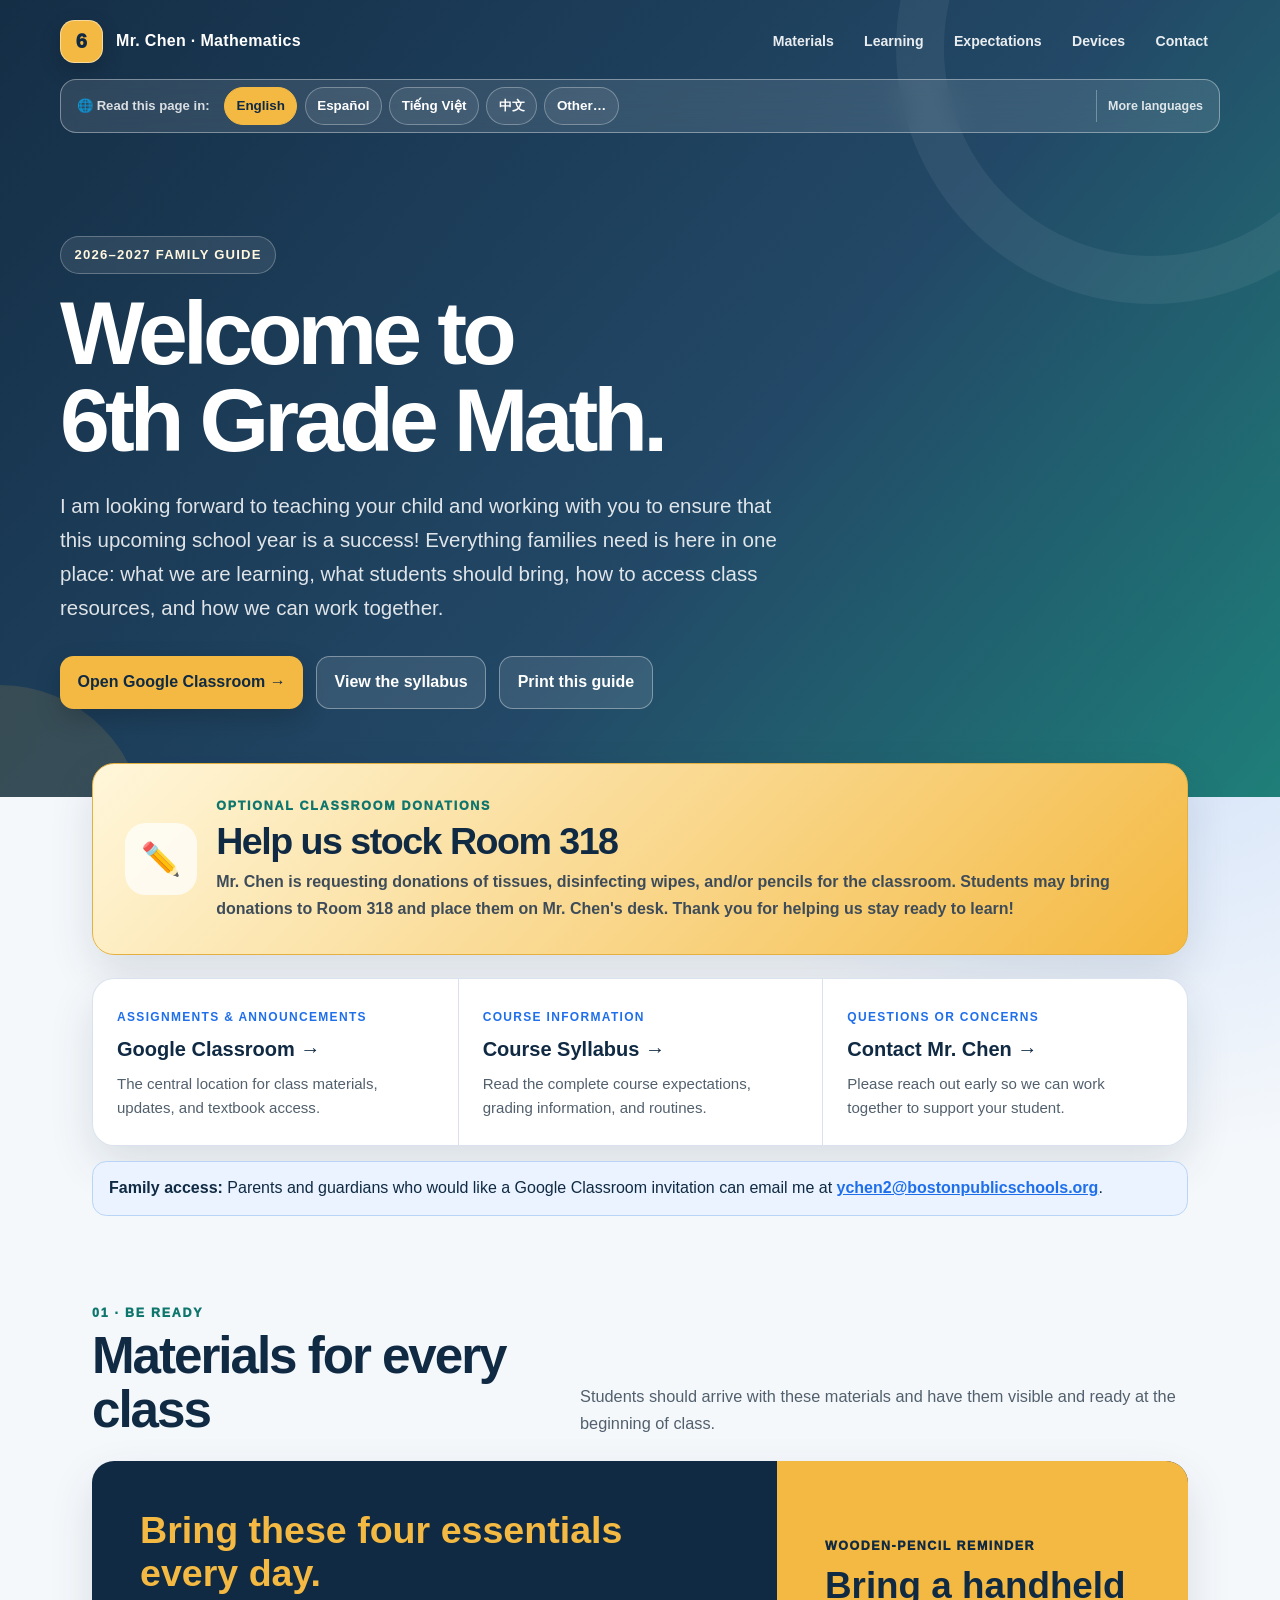
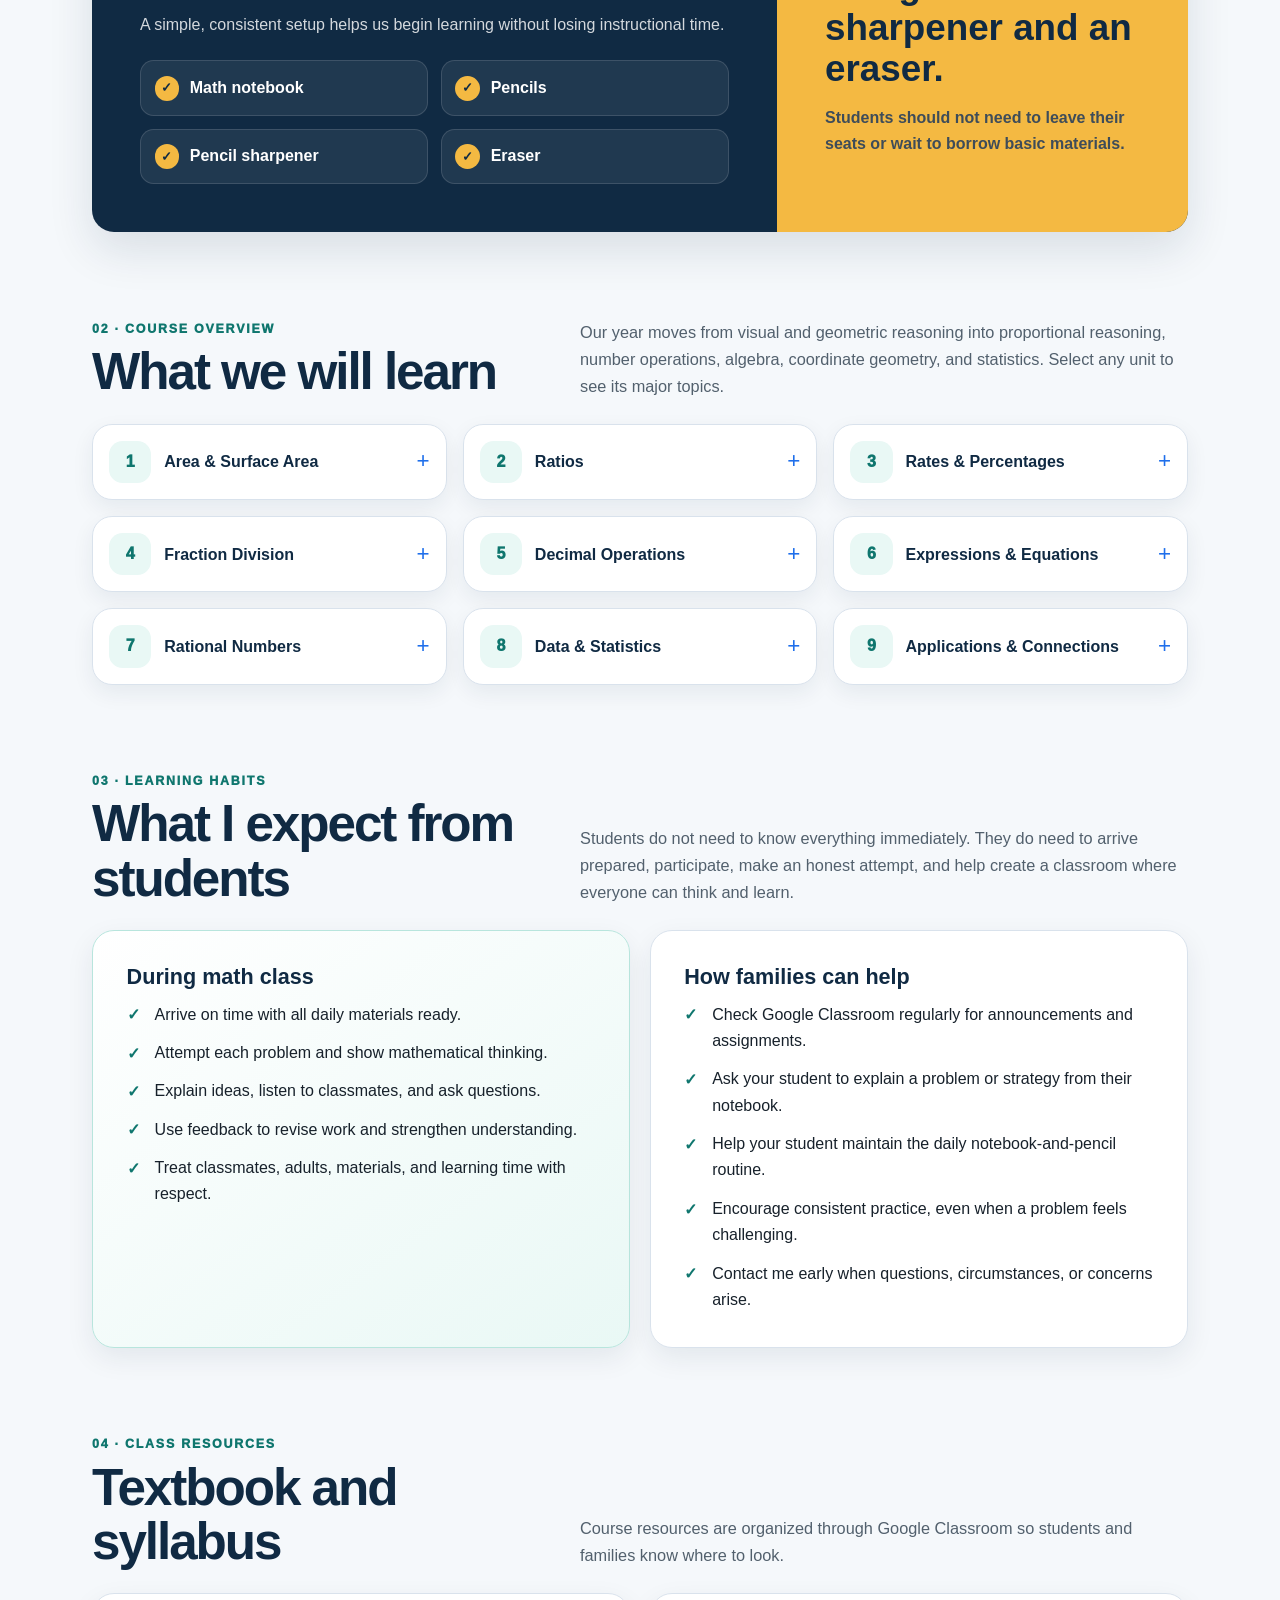
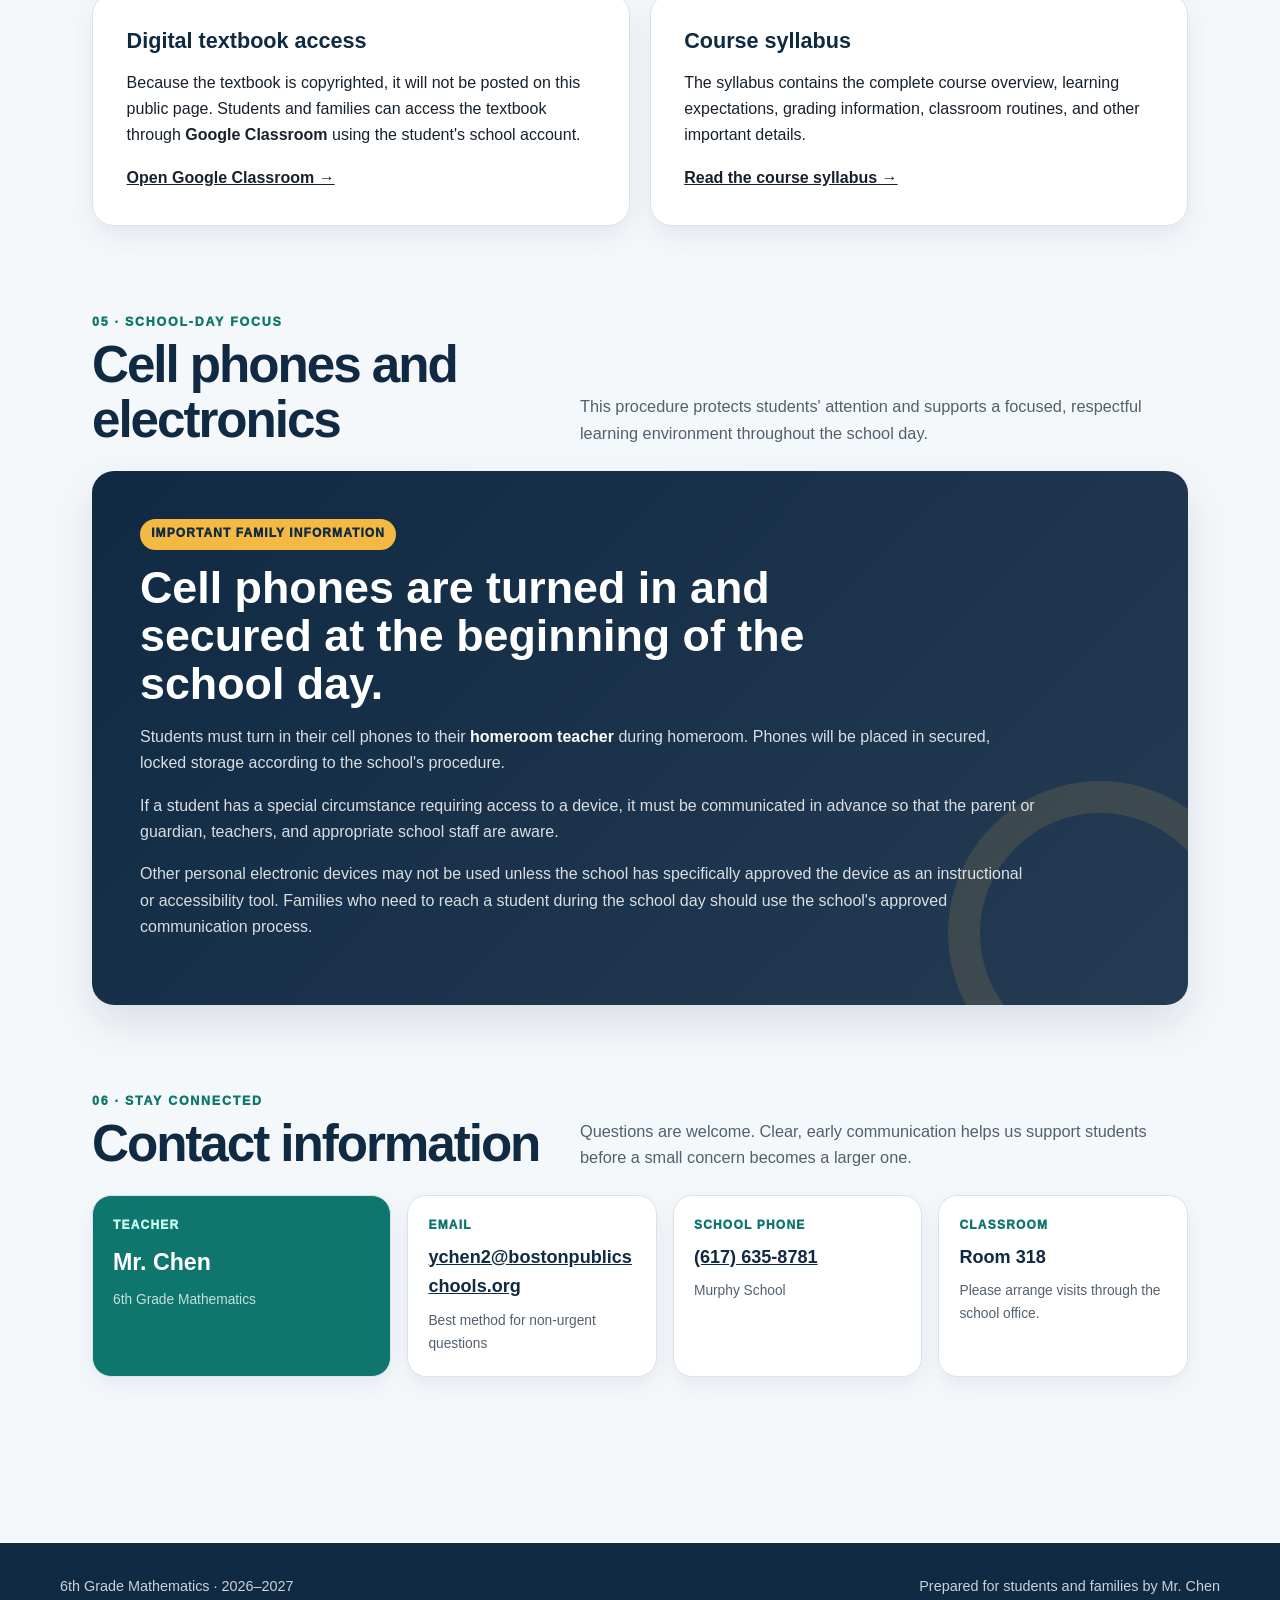
==== commit bb18054e: "Update index.html" ====
--- a/index.html
+++ b/index.html
@@ -1,4 +1,3 @@
-
 <!DOCTYPE html>
 <html lang="en">
 <head>
@@ -238,6 +237,47 @@
       background: var(--gold);
     }
 
+    .google-translate-panel {
+      display: flex;
+      align-items: center;
+      gap: 0.45rem;
+      margin-left: auto;
+      padding-left: 0.7rem;
+      border-left: 1px solid rgba(255, 255, 255, 0.3);
+    }
+
+    .google-translate-label {
+      color: rgba(255, 255, 255, 0.84);
+      font-size: 0.78rem;
+      font-weight: 800;
+      white-space: nowrap;
+    }
+
+    #google_translate_element {
+      display: flex;
+      align-items: center;
+      min-height: 2rem;
+    }
+
+    #google_translate_element .goog-te-gadget {
+      color: white !important;
+      font-family: inherit !important;
+      font-size: 0.72rem !important;
+    }
+
+    #google_translate_element .goog-te-gadget-simple {
+      padding: 0.34rem 0.55rem !important;
+      border: 0 !important;
+      border-radius: 99px !important;
+      background: white !important;
+    }
+
+    #google_translate_element .goog-te-gadget-simple a {
+      color: var(--navy) !important;
+      font-weight: 800 !important;
+      text-decoration: none !important;
+    }
+
     dialog {
       width: min(520px, calc(100% - 2rem));
       padding: 0;
@@ -909,6 +949,15 @@
         text-align: center;
       }
 
+      .google-translate-panel {
+        justify-content: space-between;
+        width: 100%;
+        margin-left: 0;
+        padding: 0.5rem 0.2rem 0;
+        border-top: 1px solid rgba(255, 255, 255, 0.3);
+        border-left: 0;
+      }
+
       .brand-mark {
         width: 2.35rem;
         height: 2.35rem;
@@ -1039,6 +1088,10 @@
       <button class="language-option" type="button" data-language="vi" aria-pressed="false">Tiếng Việt</button>
       <button class="language-option" type="button" data-language="zh" aria-pressed="false">中文</button>
       <button class="language-option" type="button" data-language="other" aria-pressed="false">Other…</button>
+      <div class="google-translate-panel">
+        <span class="google-translate-label">More languages</span>
+        <div id="google_translate_element" aria-label="Google Translate language selector"></div>
+      </div>
     </div>
 
     <div class="hero-content">
@@ -1470,7 +1523,7 @@
       room: "Room 318",
       schoolYear: "2026–2027",
       googleClassroomUrl: "https://classroom.google.com/",
-      syllabusUrl: "Grade-6-Math-Syllabus.html"
+      syllabusUrl: "syllabus.html"
     };
 
     function setText(key, value, fallback) {
@@ -2065,5 +2118,20 @@
     }
     applyLanguage(savedLanguage);
   </script>
+  <script>
+    function googleTranslateElementInit() {
+      if (!window.google || !window.google.translate || !window.google.translate.TranslateElement) return;
+
+      new window.google.translate.TranslateElement(
+        {
+          pageLanguage: "en",
+          autoDisplay: false,
+          layout: window.google.translate.TranslateElement.InlineLayout.SIMPLE
+        },
+        "google_translate_element"
+      );
+    }
+  </script>
+  <script src="https://translate.google.com/translate_a/element.js?cb=googleTranslateElementInit"></script>
 </body>
 </html>
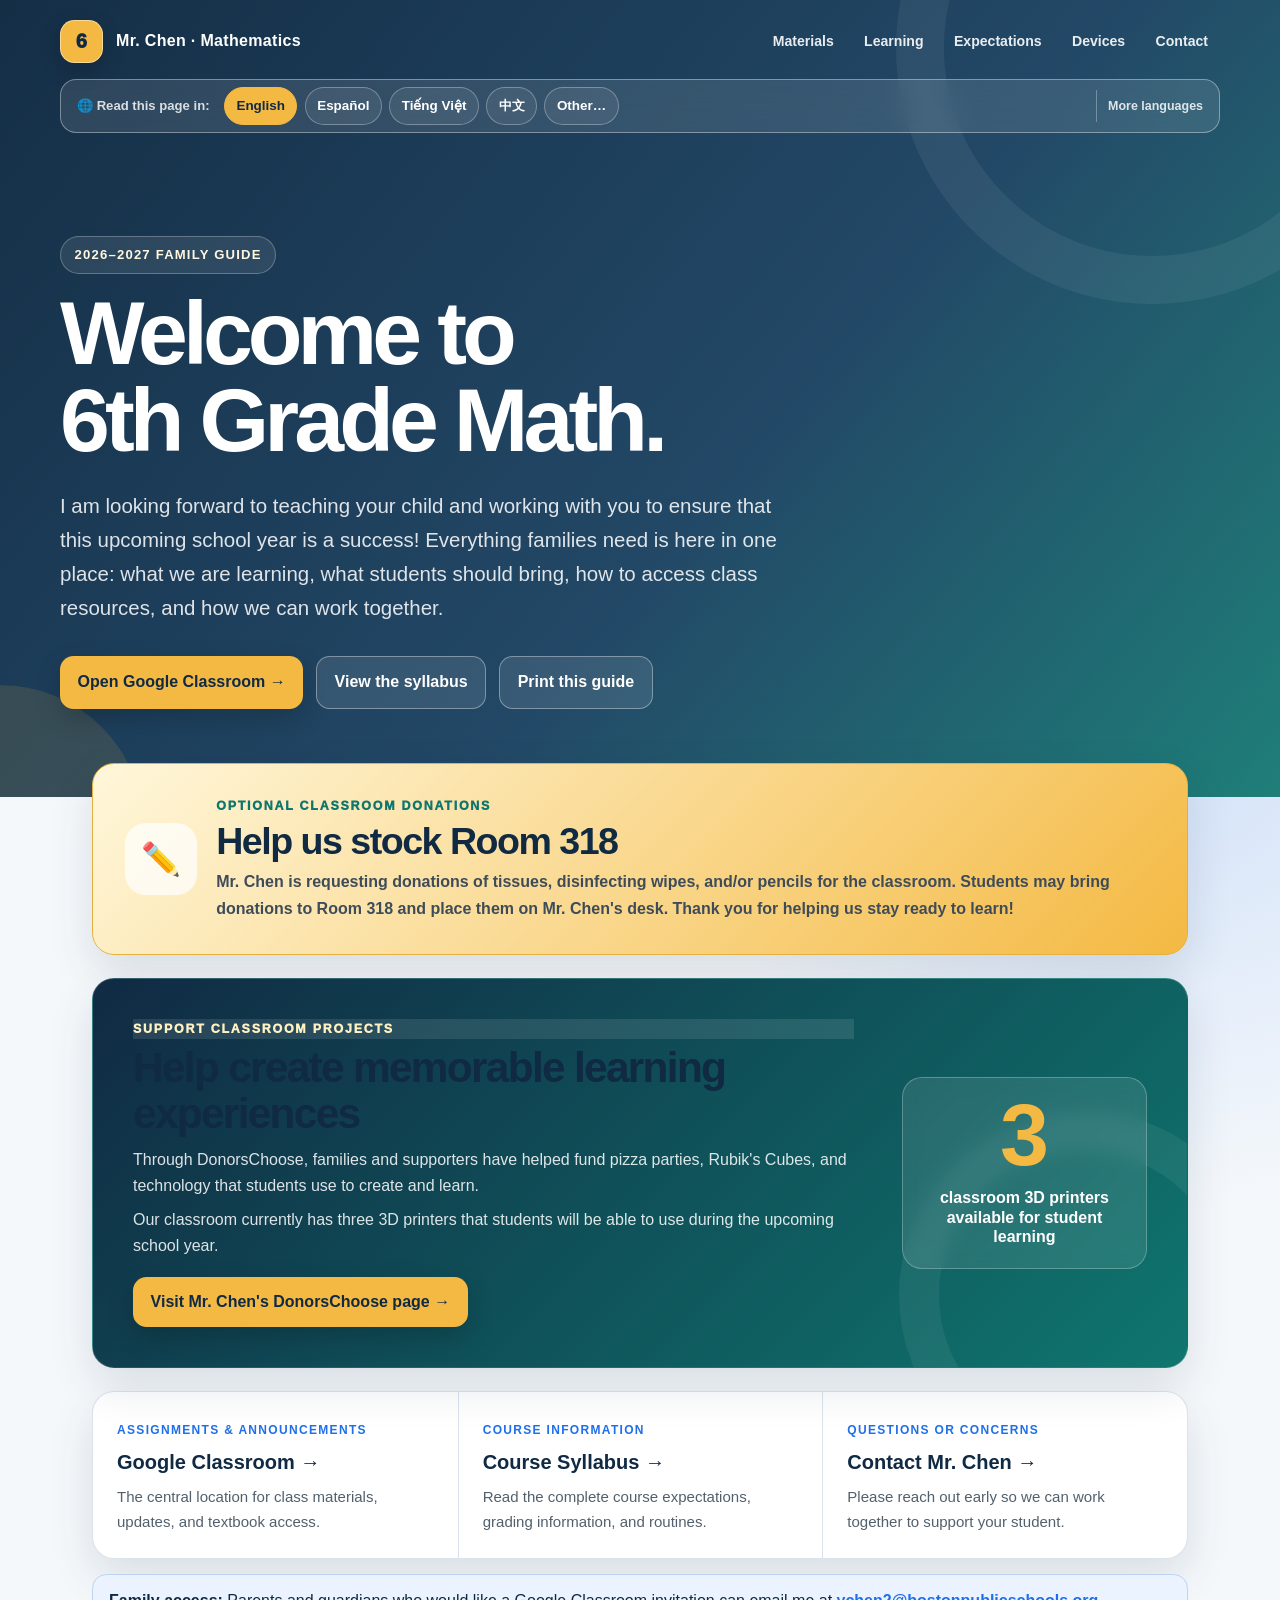
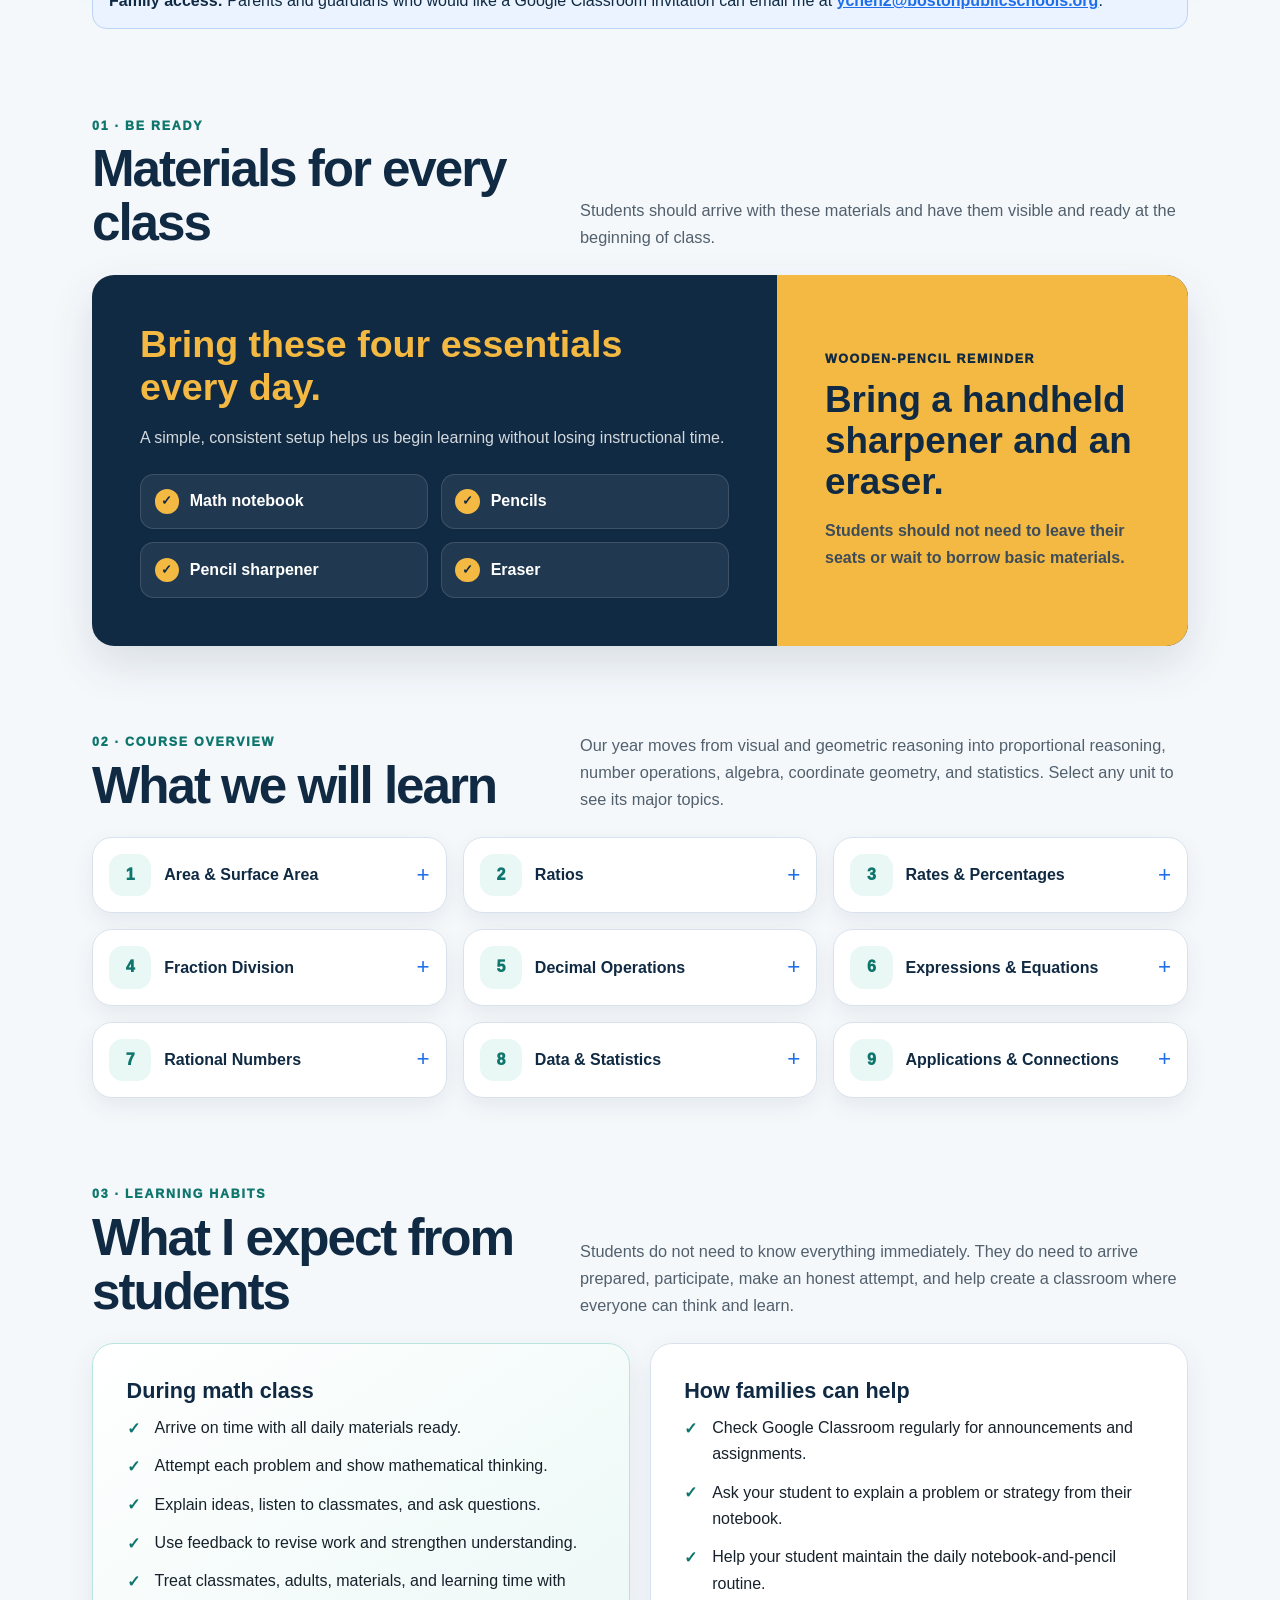
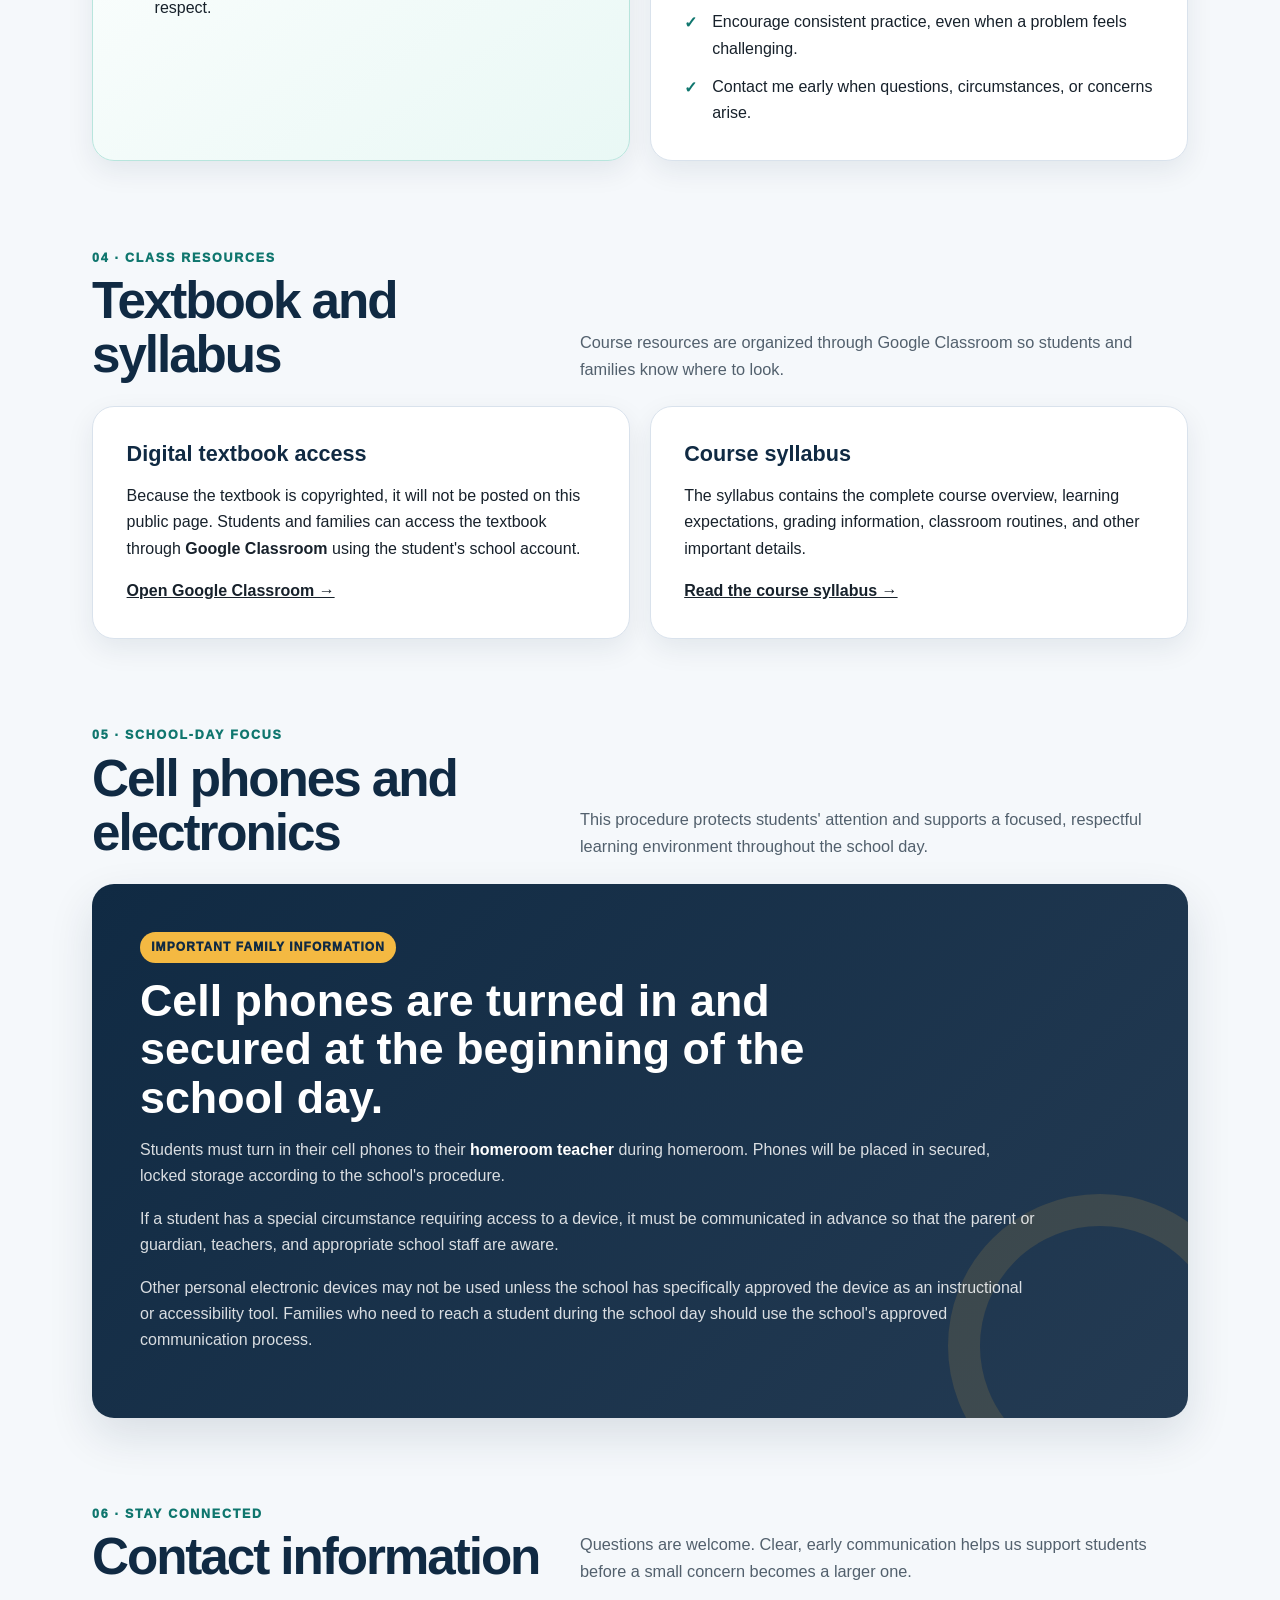
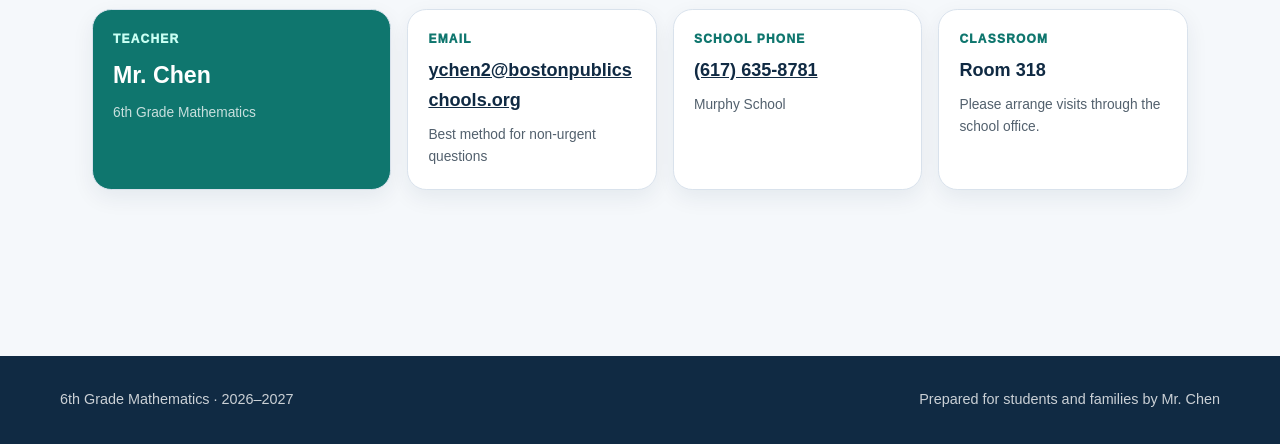
==== commit d2d2fe41: "Update index.html" ====
--- a/index.html
+++ b/index.html
@@ -1,3 +1,4 @@
+
 <!DOCTYPE html>
 <html lang="en">
 <head>
@@ -454,6 +455,86 @@
       font-weight: 650;
     }
 
+    .donorschoose-card {
+      position: relative;
+      display: grid;
+      grid-template-columns: minmax(0, 1fr) minmax(170px, 0.34fr);
+      align-items: center;
+      gap: clamp(1.25rem, 4vw, 3rem);
+      overflow: hidden;
+      margin-bottom: 1.4rem;
+      padding: clamp(1.4rem, 4vw, 2.5rem);
+      border: 1px solid rgba(255, 255, 255, 0.16);
+      border-radius: var(--radius);
+      color: white;
+      background: linear-gradient(135deg, var(--navy), var(--teal));
+      box-shadow: var(--shadow);
+    }
+
+    .donorschoose-card::after {
+      position: absolute;
+      right: -5rem;
+      bottom: -7rem;
+      width: 18rem;
+      height: 18rem;
+      border: 2.5rem solid rgba(255, 255, 255, 0.06);
+      border-radius: 50%;
+      content: "";
+    }
+
+    .donorschoose-copy,
+    .donorschoose-impact {
+      position: relative;
+      z-index: 1;
+    }
+
+    .donorschoose-card .section-number {
+      color: #fff2c2;
+      background: rgba(255, 255, 255, 0.1);
+    }
+
+    .donorschoose-card h2 {
+      max-width: 760px;
+      margin: 0.3rem 0 0.65rem;
+      font-size: clamp(1.65rem, 3.4vw, 2.65rem);
+      line-height: 1.08;
+    }
+
+    .donorschoose-card p {
+      max-width: 800px;
+      margin: 0.45rem 0 0;
+      color: rgba(255, 255, 255, 0.86);
+    }
+
+    .donorschoose-card .button {
+      margin-top: 1.1rem;
+    }
+
+    .donorschoose-impact {
+      display: grid;
+      place-items: center;
+      min-height: 12rem;
+      padding: 1.1rem;
+      border: 1px solid rgba(255, 255, 255, 0.25);
+      border-radius: 1.25rem;
+      background: rgba(255, 255, 255, 0.1);
+      text-align: center;
+      backdrop-filter: blur(8px);
+    }
+
+    .donorschoose-impact strong {
+      color: var(--gold);
+      font-size: clamp(3.5rem, 8vw, 5.5rem);
+      line-height: 0.8;
+    }
+
+    .donorschoose-impact span {
+      display: block;
+      margin-top: 0.55rem;
+      font-weight: 850;
+      line-height: 1.2;
+    }
+
     .classroom-invite-note {
       margin-top: 0.9rem;
       padding: 0.85rem 1rem;
@@ -916,6 +997,7 @@
       .section-heading,
       .materials-panel,
       .two-column,
+      .donorschoose-card,
       .contact-grid {
         grid-template-columns: 1fr;
       }
@@ -980,6 +1062,10 @@
         grid-template-columns: 1fr;
       }
 
+      .donorschoose-impact {
+        min-height: 8.5rem;
+      }
+
       .footer-inner {
         flex-direction: column;
       }
@@ -1036,6 +1122,7 @@
 
       .quick-links,
       .donation-request,
+      .donorschoose-card,
       .materials-panel,
       .policy,
       .contact-card,
@@ -1050,6 +1137,21 @@
 
       .unit-body {
         display: block;
+      }
+
+      .donorschoose-card {
+        color: var(--ink);
+        background: white;
+        border-color: var(--line);
+      }
+
+      .donorschoose-card p {
+        color: var(--ink);
+      }
+
+      .donorschoose-impact {
+        border-color: var(--line);
+        background: var(--soft-blue);
       }
 
       footer {
@@ -1129,6 +1231,26 @@
         </p>
       </div>
     </aside>
+
+    <section class="donorschoose-card" id="donorschoose" aria-labelledby="donorschoose-title">
+      <div class="donorschoose-copy">
+        <span class="section-number">Support classroom projects</span>
+        <h2 id="donorschoose-title">Help create memorable learning experiences</h2>
+        <p>
+          Through DonorsChoose, families and supporters have helped fund pizza parties,
+          Rubik's Cubes, and technology that students use to create and learn.
+        </p>
+        <p>
+          Our classroom currently has three 3D printers that students will be able to
+          use during the upcoming school year.
+        </p>
+        <a class="button" href="https://donorschoose.org/ychen" target="_blank" rel="noopener">Visit Mr. Chen's DonorsChoose page →</a>
+      </div>
+      <div class="donorschoose-impact" aria-label="Three classroom 3D printers available for student learning">
+        <strong>3</strong>
+        <span>classroom 3D printers available for student learning</span>
+      </div>
+    </section>
 
     <section aria-label="Quick links">
       <div class="quick-links">
@@ -1597,6 +1719,12 @@
         "Optional classroom donations": "Donaciones opcionales para el salón",
         "Help us stock Room 318": "Ayúdenos a abastecer el salón 318",
         "Mr. Chen is requesting donations of tissues, disinfecting wipes, and/or pencils for the classroom. Students may bring donations to Room 318 and place them on Mr. Chen's desk. Thank you for helping us stay ready to learn!": "El Sr. Chen solicita donaciones de pañuelos desechables, toallitas desinfectantes y/o lápices para el salón. Los estudiantes pueden llevar las donaciones al salón 318 y colocarlas sobre el escritorio del Sr. Chen. ¡Gracias por ayudarnos a estar listos para aprender!",
+        "Support classroom projects": "Apoye los proyectos del salón",
+        "Help create memorable learning experiences": "Ayude a crear experiencias de aprendizaje memorables",
+        "Through DonorsChoose, families and supporters have helped fund pizza parties, Rubik's Cubes, and technology that students use to create and learn.": "A través de DonorsChoose, las familias y otros colaboradores han ayudado a financiar fiestas con pizza, cubos de Rubik y tecnología que los estudiantes usan para crear y aprender.",
+        "Our classroom currently has three 3D printers that students will be able to use during the upcoming school year.": "Nuestro salón cuenta actualmente con tres impresoras 3D que los estudiantes podrán utilizar durante el próximo año escolar.",
+        "Visit Mr. Chen's DonorsChoose page →": "Visite la página de DonorsChoose del Sr. Chen →",
+        "classroom 3D printers available for student learning": "impresoras 3D del salón disponibles para el aprendizaje de los estudiantes",
         "Family access:": "Acceso para las familias:",
         "Parents and guardians who would like a Google Classroom invitation can email me at": "Los padres y tutores que deseen recibir una invitación a Google Classroom pueden enviarme un correo electrónico a",
         "Open Google Classroom →": "Abrir Google Classroom →",
@@ -1746,6 +1874,12 @@
         "Optional classroom donations": "Đóng góp tùy nguyện cho lớp học",
         "Help us stock Room 318": "Giúp phòng 318 có đủ đồ dùng",
         "Mr. Chen is requesting donations of tissues, disinfecting wipes, and/or pencils for the classroom. Students may bring donations to Room 318 and place them on Mr. Chen's desk. Thank you for helping us stay ready to learn!": "Thầy Chen xin nhận khăn giấy, khăn lau khử trùng và/hoặc bút chì để dùng trong lớp. Học sinh có thể mang đồ đóng góp đến phòng 318 và đặt trên bàn của thầy Chen. Cảm ơn quý vị đã giúp lớp luôn sẵn sàng học tập!",
+        "Support classroom projects": "Ủng hộ các dự án lớp học",
+        "Help create memorable learning experiences": "Giúp tạo nên những trải nghiệm học tập đáng nhớ",
+        "Through DonorsChoose, families and supporters have helped fund pizza parties, Rubik's Cubes, and technology that students use to create and learn.": "Thông qua DonorsChoose, gia đình và những người ủng hộ đã giúp tài trợ các bữa tiệc pizza, khối Rubik và công nghệ để học sinh sáng tạo và học tập.",
+        "Our classroom currently has three 3D printers that students will be able to use during the upcoming school year.": "Hiện lớp học của chúng ta có ba máy in 3D mà học sinh sẽ có thể sử dụng trong năm học sắp tới.",
+        "Visit Mr. Chen's DonorsChoose page →": "Truy cập trang DonorsChoose của thầy Chen →",
+        "classroom 3D printers available for student learning": "máy in 3D trong lớp dành cho học sinh học tập",
         "Family access:": "Quyền truy cập dành cho gia đình:",
         "Parents and guardians who would like a Google Classroom invitation can email me at": "Phụ huynh hoặc người giám hộ muốn nhận lời mời vào Google Classroom có thể gửi email cho tôi tại",
         "Open Google Classroom →": "Mở Google Classroom →",
@@ -1895,6 +2029,12 @@
         "Optional classroom donations": "自愿捐赠课堂用品",
         "Help us stock Room 318": "帮助318教室补充用品",
         "Mr. Chen is requesting donations of tissues, disinfecting wipes, and/or pencils for the classroom. Students may bring donations to Room 318 and place them on Mr. Chen's desk. Thank you for helping us stay ready to learn!": "陈老师诚请家长为教室捐赠纸巾、消毒湿巾和/或铅笔。学生可以把捐赠物品带到318教室，并放在陈老师的桌上。感谢您帮助我们随时做好学习准备！",
+        "Support classroom projects": "支持课堂项目",
+        "Help create memorable learning experiences": "帮助创造难忘的学习体验",
+        "Through DonorsChoose, families and supporters have helped fund pizza parties, Rubik's Cubes, and technology that students use to create and learn.": "通过 DonorsChoose，家长和支持者帮助我们筹资举办披萨派对、购买魔方，以及添置供学生创造与学习使用的各种技术设备。",
+        "Our classroom currently has three 3D printers that students will be able to use during the upcoming school year.": "目前，我们的教室有三台 3D 打印机，学生将在新学年使用它们。",
+        "Visit Mr. Chen's DonorsChoose page →": "访问陈老师的 DonorsChoose 页面 →",
+        "classroom 3D printers available for student learning": "台课堂 3D 打印机可供学生学习使用",
         "Family access:": "家长访问：",
         "Parents and guardians who would like a Google Classroom invitation can email me at": "希望收到 Google Classroom 邀请的家长或监护人可发送电子邮件至",
         "Open Google Classroom →": "打开 Google Classroom →",
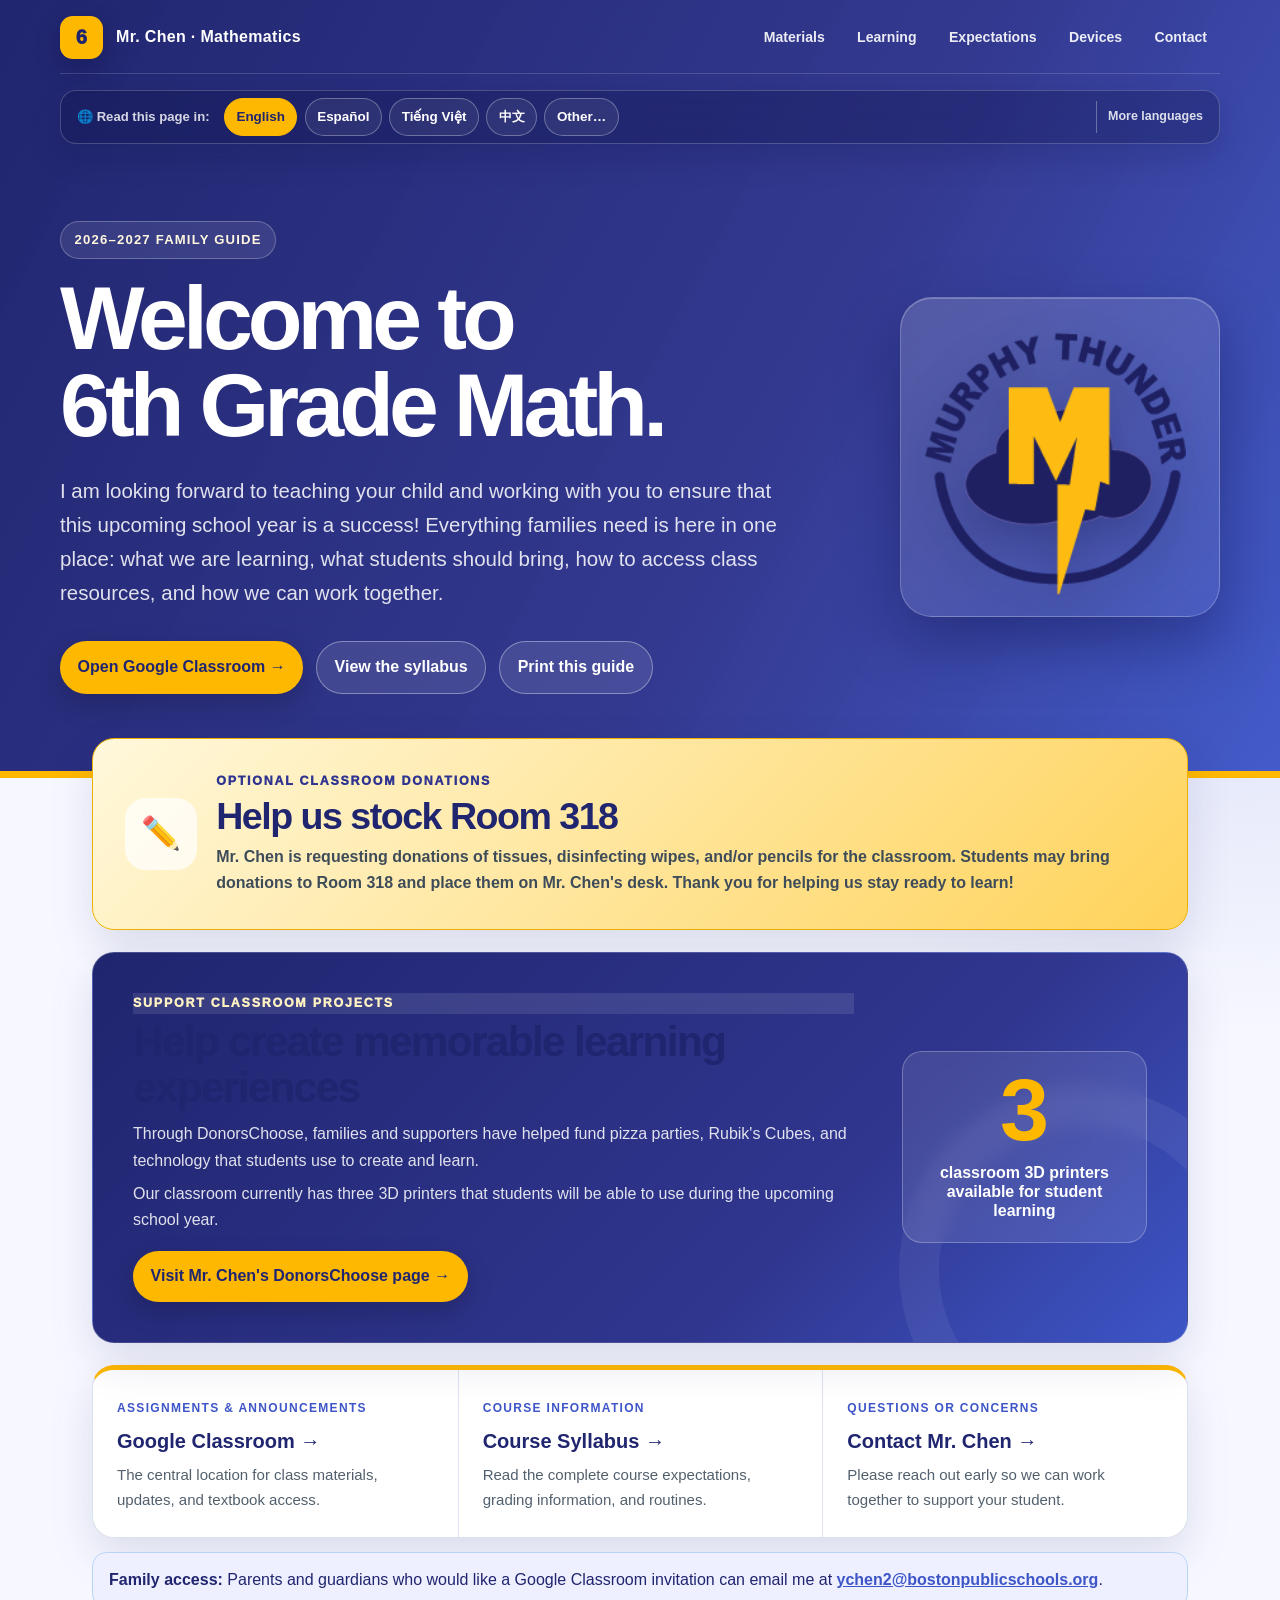
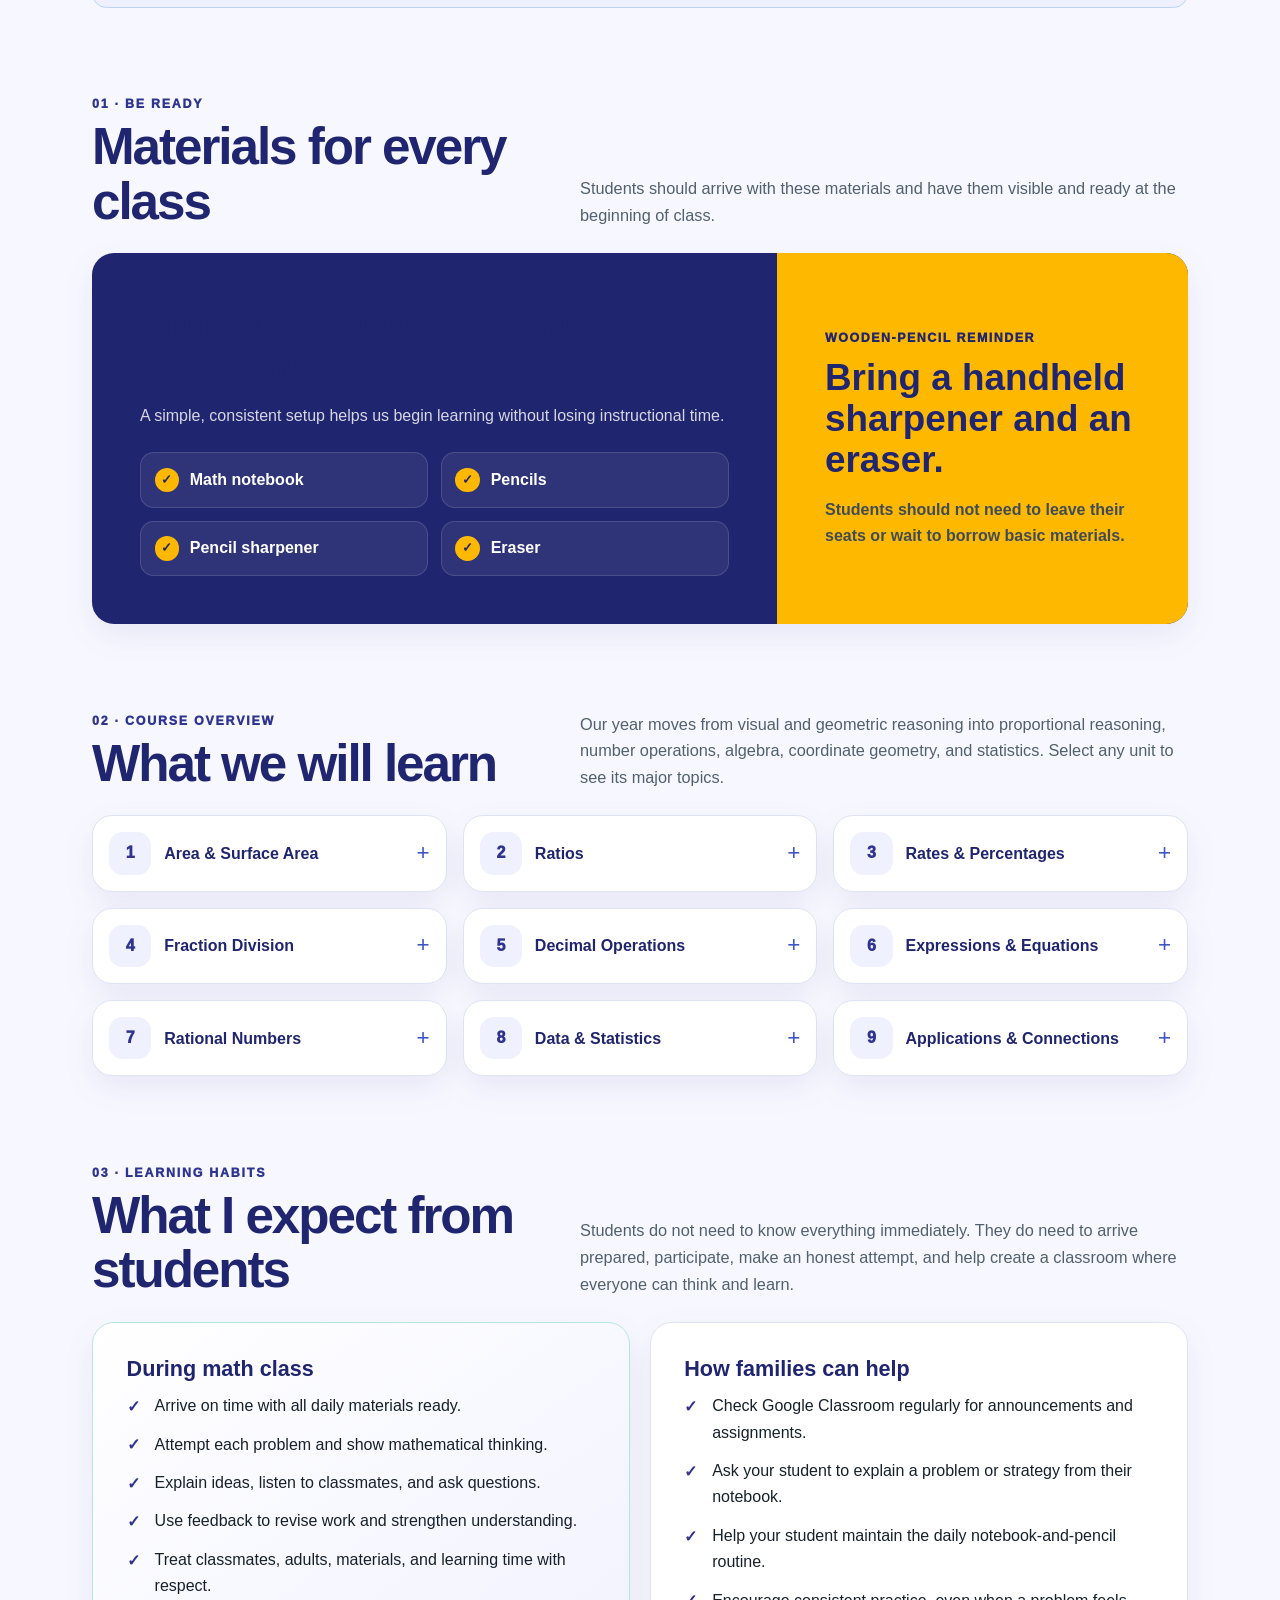
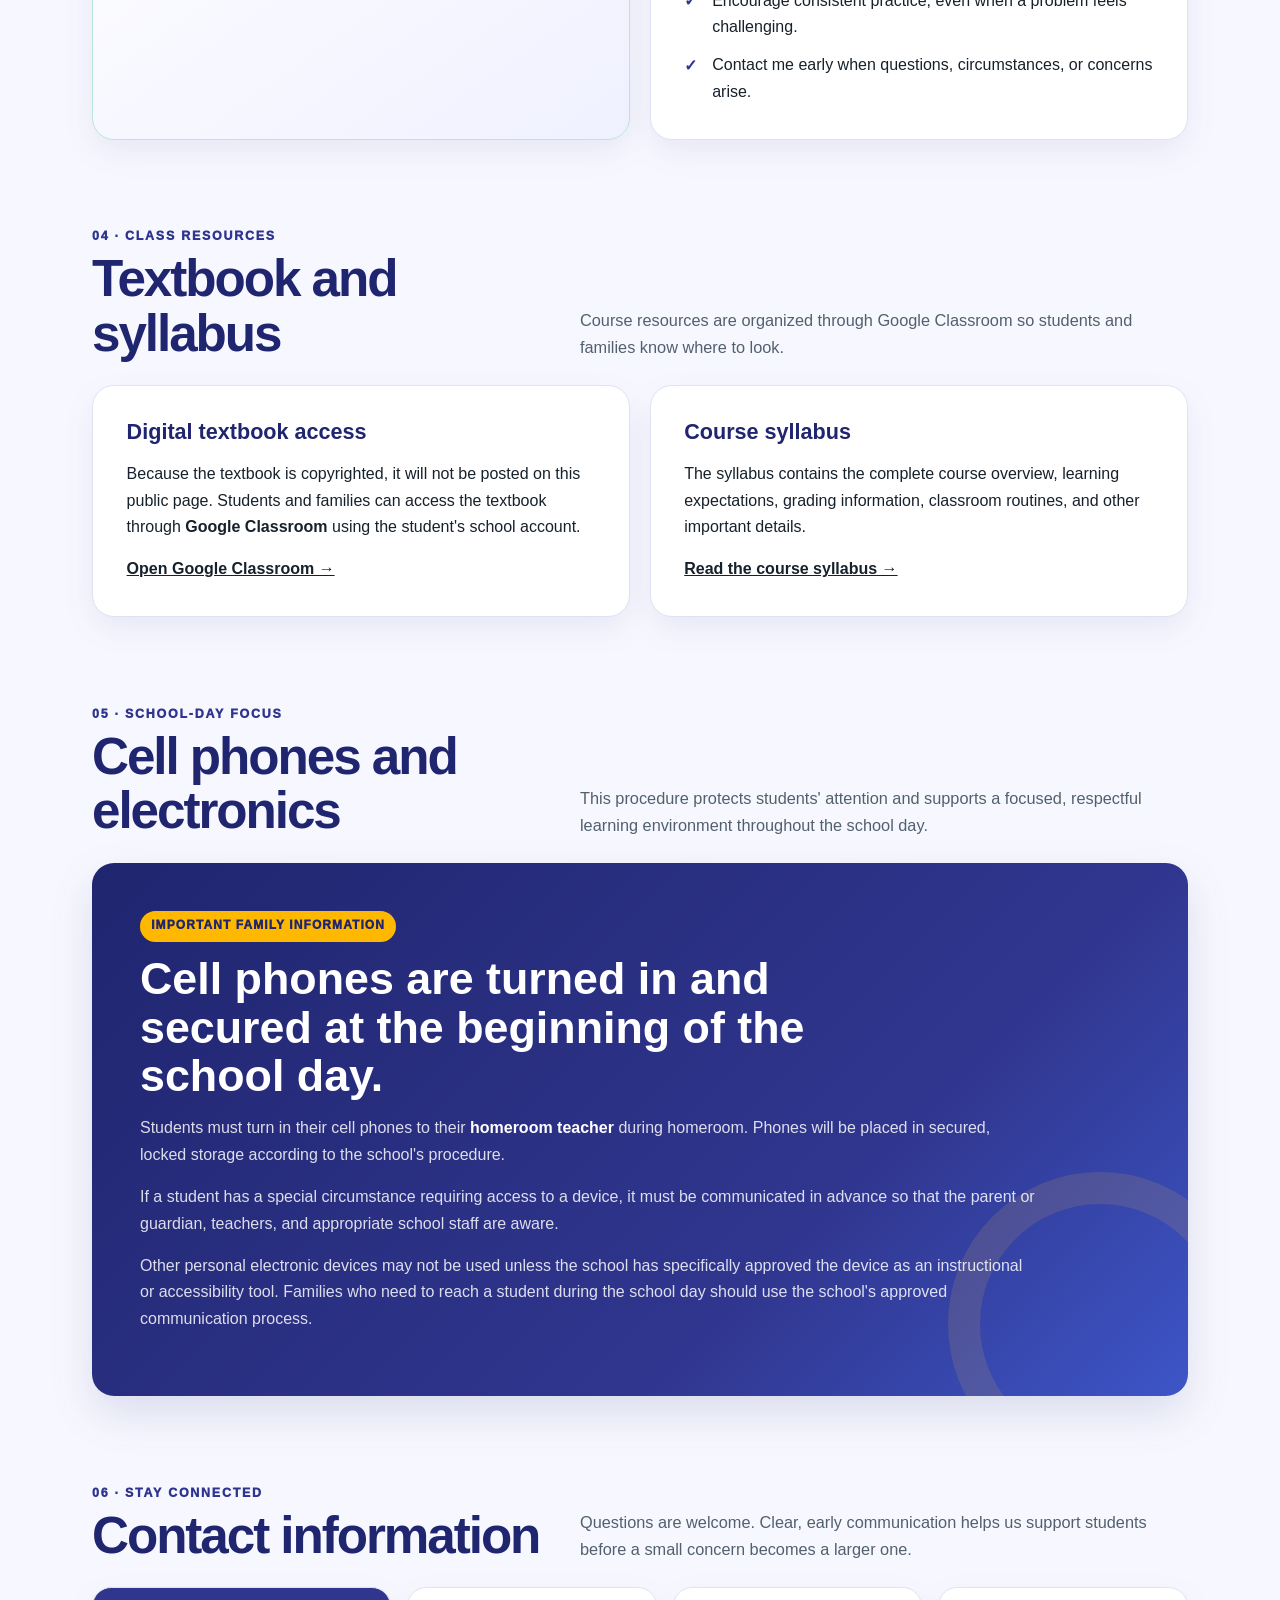
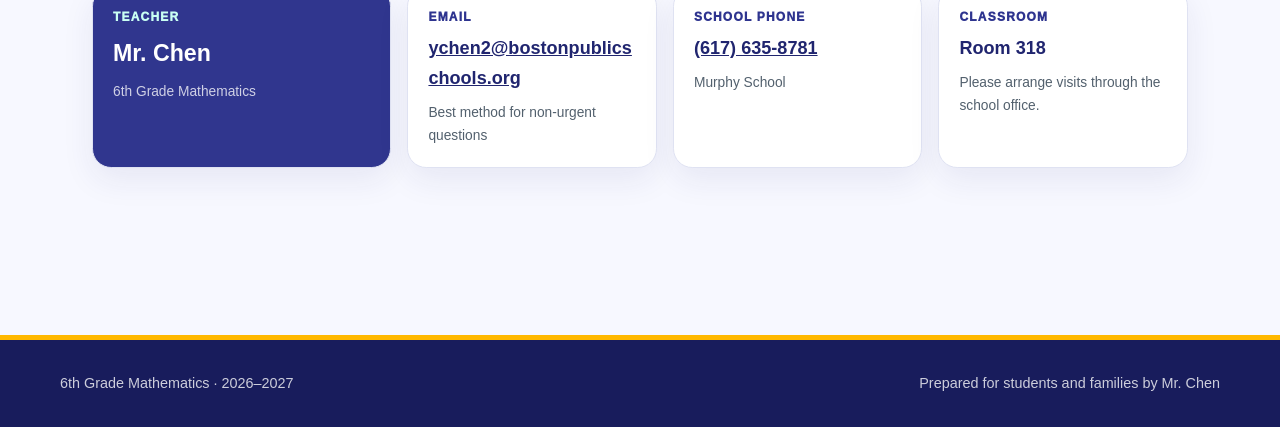
==== commit 2819afd3: "Update index.html" ====
--- a/index.html
+++ b/index.html
@@ -4,26 +4,27 @@
 <head>
   <meta charset="UTF-8">
   <meta name="viewport" content="width=device-width, initial-scale=1.0">
+  <meta name="theme-color" content="#20256f">
   <meta name="description" content="A family guide to 6th Grade Math, including course topics, materials, expectations, policies, and important links.">
   <title>6th Grade Math | Family Guide</title>
   <style>
     :root {
-      --navy: #102a43;
-      --navy-2: #173f5f;
-      --blue: #1f6feb;
-      --teal: #0f766e;
-      --gold: #f4b942;
-      --cream: #fffaf0;
+      --navy: #20256f;
+      --navy-2: #30368e;
+      --blue: #3d55c7;
+      --teal: #2e348f;
+      --gold: #ffb800;
+      --cream: #fff9e8;
       --paper: #ffffff;
       --ink: #17212b;
       --muted: #52606d;
-      --line: #d9e2ec;
-      --soft-blue: #eaf3ff;
-      --soft-teal: #e9f8f5;
-      --soft-gold: #fff6d8;
+      --line: #dfe2f2;
+      --soft-blue: #eef0ff;
+      --soft-teal: #f0f1ff;
+      --soft-gold: #fff3c4;
       --warning: #8a4b08;
       --warning-bg: #fff4d6;
-      --shadow: 0 18px 45px rgba(16, 42, 67, 0.12);
+      --shadow: 0 18px 45px rgba(32, 37, 111, 0.13);
       --radius: 22px;
     }
 
@@ -39,9 +40,9 @@
       margin: 0;
       color: var(--ink);
       background:
-        radial-gradient(circle at 8% 4%, rgba(244, 185, 66, 0.22), transparent 28rem),
-        radial-gradient(circle at 92% 14%, rgba(31, 111, 235, 0.16), transparent 30rem),
-        #f5f8fb;
+        radial-gradient(circle at 7% 3%, rgba(255, 184, 0, 0.2), transparent 26rem),
+        radial-gradient(circle at 95% 11%, rgba(61, 85, 199, 0.15), transparent 30rem),
+        #f7f8ff;
       font-family: Inter, "Segoe UI", Roboto, Helvetica, Arial, sans-serif;
       line-height: 1.65;
     }
@@ -979,7 +980,147 @@
       font-size: 0.9rem;
     }
 
+    /* Murphy Thunder brand refresh */
+    .site-watermark {
+      width: min(52vw, 34rem);
+      opacity: 0.026;
+      filter: none;
+    }
+
+    .hero {
+      padding: 1rem clamp(1rem, 4vw, 4rem) 4.8rem;
+      border-bottom: 0.45rem solid var(--gold);
+      background: linear-gradient(118deg, rgba(32, 37, 111, 0.995) 0%, rgba(48, 54, 142, 0.985) 60%, rgba(61, 85, 199, 0.965) 100%);
+    }
+
+    .hero::before,
+    .hero::after {
+      display: none;
+    }
+
+    .topbar {
+      padding-bottom: 0.85rem;
+      border-bottom: 1px solid rgba(255, 255, 255, 0.16);
+    }
+
+    .brand-mark {
+      border: 0;
+      border-radius: 0.8rem;
+      box-shadow: 0 10px 24px rgba(7, 10, 56, 0.3);
+    }
+
+    nav a {
+      border: 1px solid transparent;
+    }
+
+    nav a:hover,
+    nav a:focus-visible {
+      border-color: rgba(255, 255, 255, 0.28);
+    }
+
+    .language-list {
+      border-color: rgba(255, 255, 255, 0.2);
+      background: rgba(9, 12, 63, 0.28);
+      box-shadow: 0 12px 32px rgba(7, 10, 56, 0.16);
+    }
+
+    .hero-content {
+      display: grid;
+      grid-template-columns: minmax(0, 1fr) minmax(220px, 330px);
+      align-items: center;
+      gap: clamp(2rem, 6vw, 5rem);
+      padding-top: clamp(2.8rem, 6vw, 4.8rem);
+    }
+
+    .hero-copy-block {
+      min-width: 0;
+    }
+
+    .hero-logo-panel {
+      display: grid;
+      place-items: center;
+      justify-self: end;
+      width: min(100%, 20rem);
+      aspect-ratio: 1;
+      padding: 1.15rem;
+      border: 1px solid rgba(255, 255, 255, 0.23);
+      border-radius: 2rem;
+      background: linear-gradient(145deg, rgba(255, 255, 255, 0.16), rgba(255, 255, 255, 0.055));
+      box-shadow: 0 26px 60px rgba(7, 10, 56, 0.34), inset 0 1px 0 rgba(255, 255, 255, 0.24);
+      backdrop-filter: blur(10px);
+    }
+
+    .hero-logo {
+      display: block;
+      width: 100%;
+      height: auto;
+      filter: drop-shadow(0 18px 22px rgba(7, 10, 56, 0.3));
+    }
+
+    h1 {
+      font-size: clamp(3rem, 7vw, 5.8rem);
+    }
+
+    .button {
+      border-radius: 99px;
+    }
+
+    main {
+      margin-top: -2.5rem;
+    }
+
+    .quick-links {
+      border-top: 5px solid var(--gold);
+    }
+
+    .quick-link {
+      transition: background 160ms ease, transform 160ms ease;
+    }
+
+    .quick-link:hover,
+    .quick-link:focus-within {
+      background: var(--soft-blue);
+    }
+
+    .donation-request {
+      border-color: #efb000;
+      background: linear-gradient(135deg, #fff8dc, #ffd35a);
+    }
+
+    .donorschoose-card,
+    .policy {
+      background: linear-gradient(135deg, var(--navy) 0%, var(--navy-2) 66%, var(--blue) 100%);
+    }
+
+    .materials-panel,
+    .card,
+    .contact-card,
+    .unit {
+      border-color: var(--line);
+      box-shadow: 0 12px 32px rgba(32, 37, 111, 0.08);
+    }
+
+    .section-heading h2,
+    .materials-copy h3,
+    .card h3 {
+      color: var(--navy);
+    }
+
+    .contact-card.primary {
+      background: var(--navy-2);
+    }
+
+    footer {
+      border-top: 0.35rem solid var(--gold);
+      background: #181c5c;
+    }
+
     @media (max-width: 900px) {
+      .hero-content {
+        grid-template-columns: minmax(0, 1fr) minmax(170px, 220px);
+        gap: 1.5rem;
+      }
+
       nav {
         display: none;
       }
@@ -1011,6 +1152,19 @@
     @media (max-width: 560px) {
       .hero {
         padding-inline: 1rem;
+      }
+
+      .hero-content {
+        grid-template-columns: 1fr;
+        padding-top: 2.25rem;
+      }
+
+      .hero-logo-panel {
+        order: -1;
+        justify-self: center;
+        width: min(55vw, 180px);
+        padding: 0.75rem;
+        border-radius: 1.5rem;
       }
 
       .topbar {
@@ -1082,6 +1236,14 @@
         width: 4.6in;
         max-height: 5.5in;
         opacity: 0.055;
+      }
+
+      .hero-logo-panel {
+        display: none !important;
+      }
+
+      .hero-content {
+        display: block;
       }
 
       .hero {
@@ -1164,7 +1326,7 @@
 </head>
 <body>
   <a class="skip-link" href="#main-content">Skip to main content</a>
-  <img class="site-watermark" src="https://mr-chen-k12.github.io/books/image_573374.png" alt="" aria-hidden="true">
+  <img class="site-watermark" src="https://mr-chen-k12.github.io/school/murphy-logo.png" alt="" aria-hidden="true">
 
   <header class="hero">
     <div class="topbar">
@@ -1197,18 +1359,23 @@
     </div>
 
     <div class="hero-content">
-      <p class="eyebrow">2026–2027 Family Guide</p>
-      <h1>Welcome to<br>6th Grade Math.</h1>
-      <p class="hero-lead">
-        I am looking forward to teaching your child and working with you to ensure
-        that this upcoming school year is a success! Everything families need is
-        here in one place: what we are learning, what students should bring, how to
-        access class resources, and how we can work together.
-      </p>
-      <div class="hero-actions">
-        <a class="button classroom-link" href="#" aria-disabled="true">Open Google Classroom →</a>
-        <a class="button secondary syllabus-link" href="#" aria-disabled="true">View the syllabus</a>
-        <button class="button secondary" type="button" onclick="window.print()">Print this guide</button>
+      <div class="hero-copy-block">
+        <p class="eyebrow">2026–2027 Family Guide</p>
+        <h1>Welcome to<br>6th Grade Math.</h1>
+        <p class="hero-lead">
+          I am looking forward to teaching your child and working with you to ensure
+          that this upcoming school year is a success! Everything families need is
+          here in one place: what we are learning, what students should bring, how to
+          access class resources, and how we can work together.
+        </p>
+        <div class="hero-actions">
+          <a class="button classroom-link" href="#" aria-disabled="true">Open Google Classroom →</a>
+          <a class="button secondary syllabus-link" href="#" aria-disabled="true">View the syllabus</a>
+          <button class="button secondary" type="button" onclick="window.print()">Print this guide</button>
+        </div>
+      </div>
+      <div class="hero-logo-panel" aria-hidden="true">
+        <img class="hero-logo" src="https://mr-chen-k12.github.io/school/murphy-logo.png" alt="">
       </div>
     </div>
   </header>
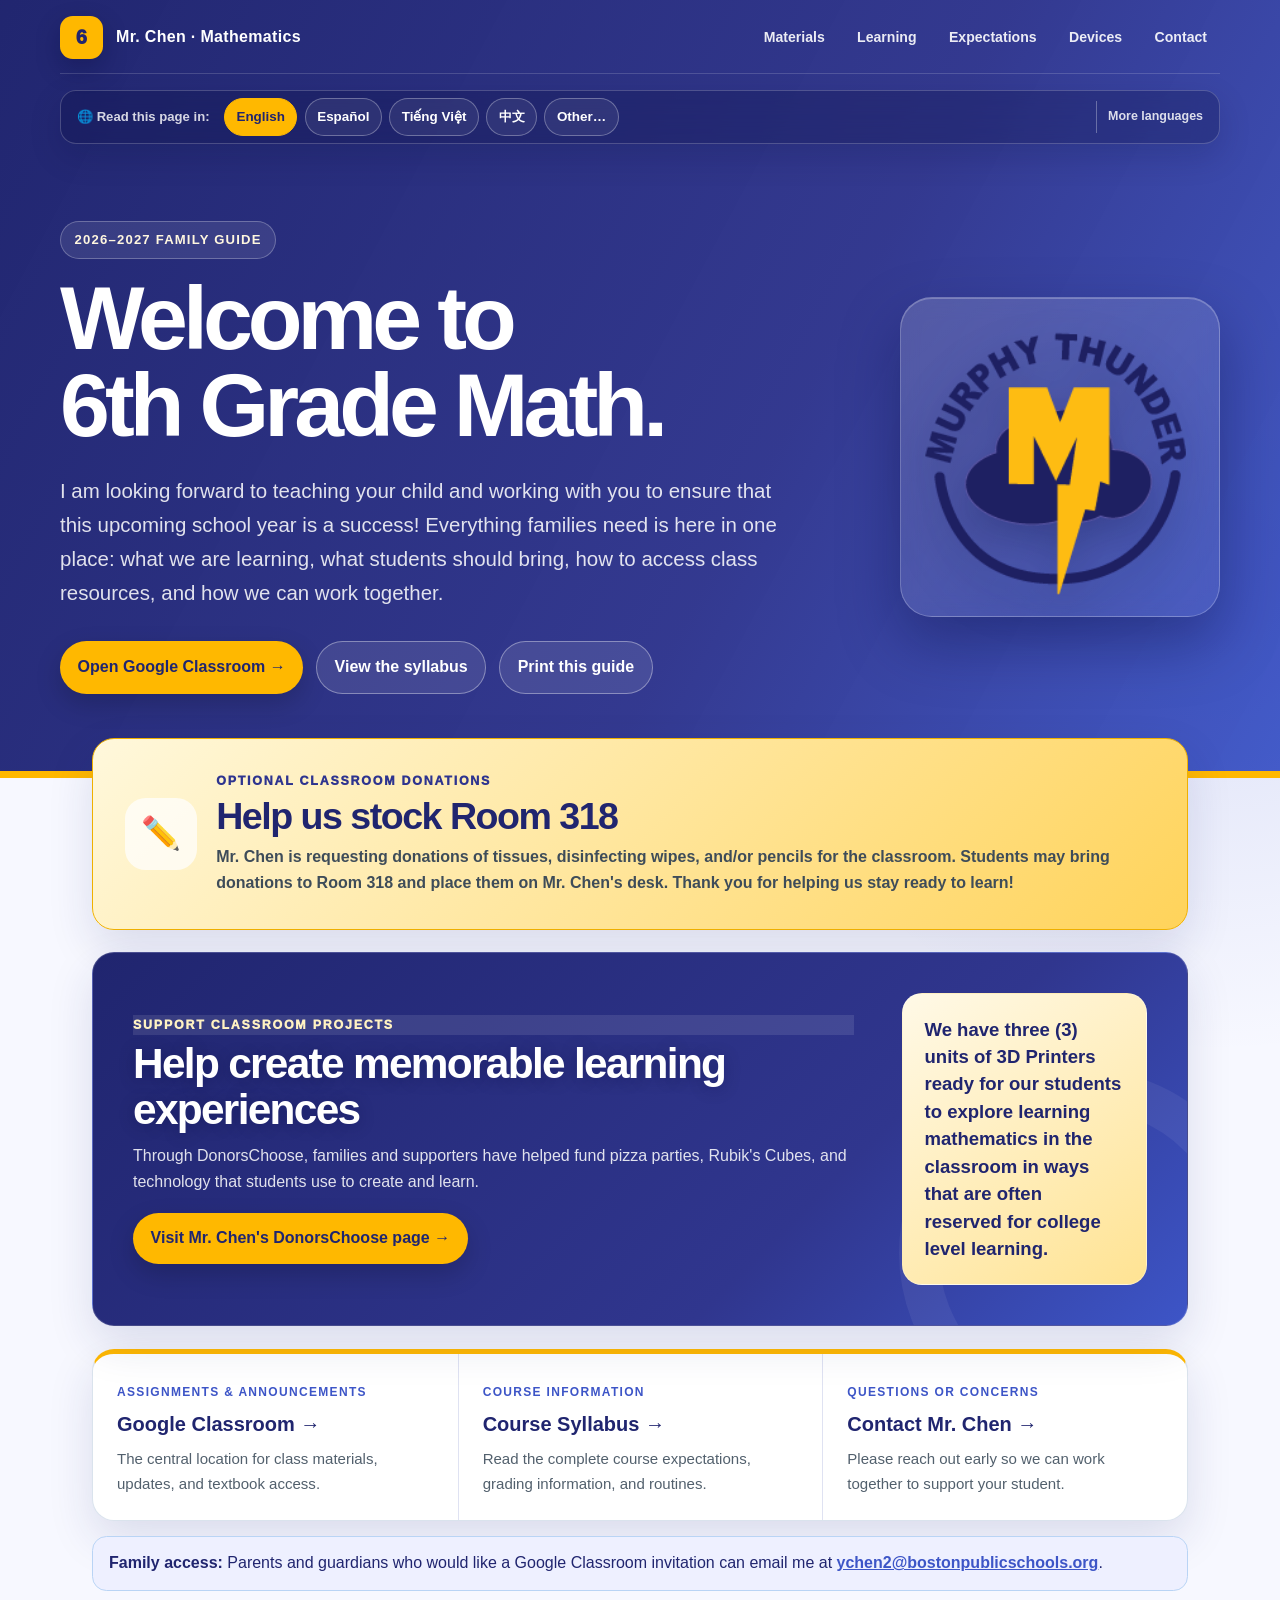
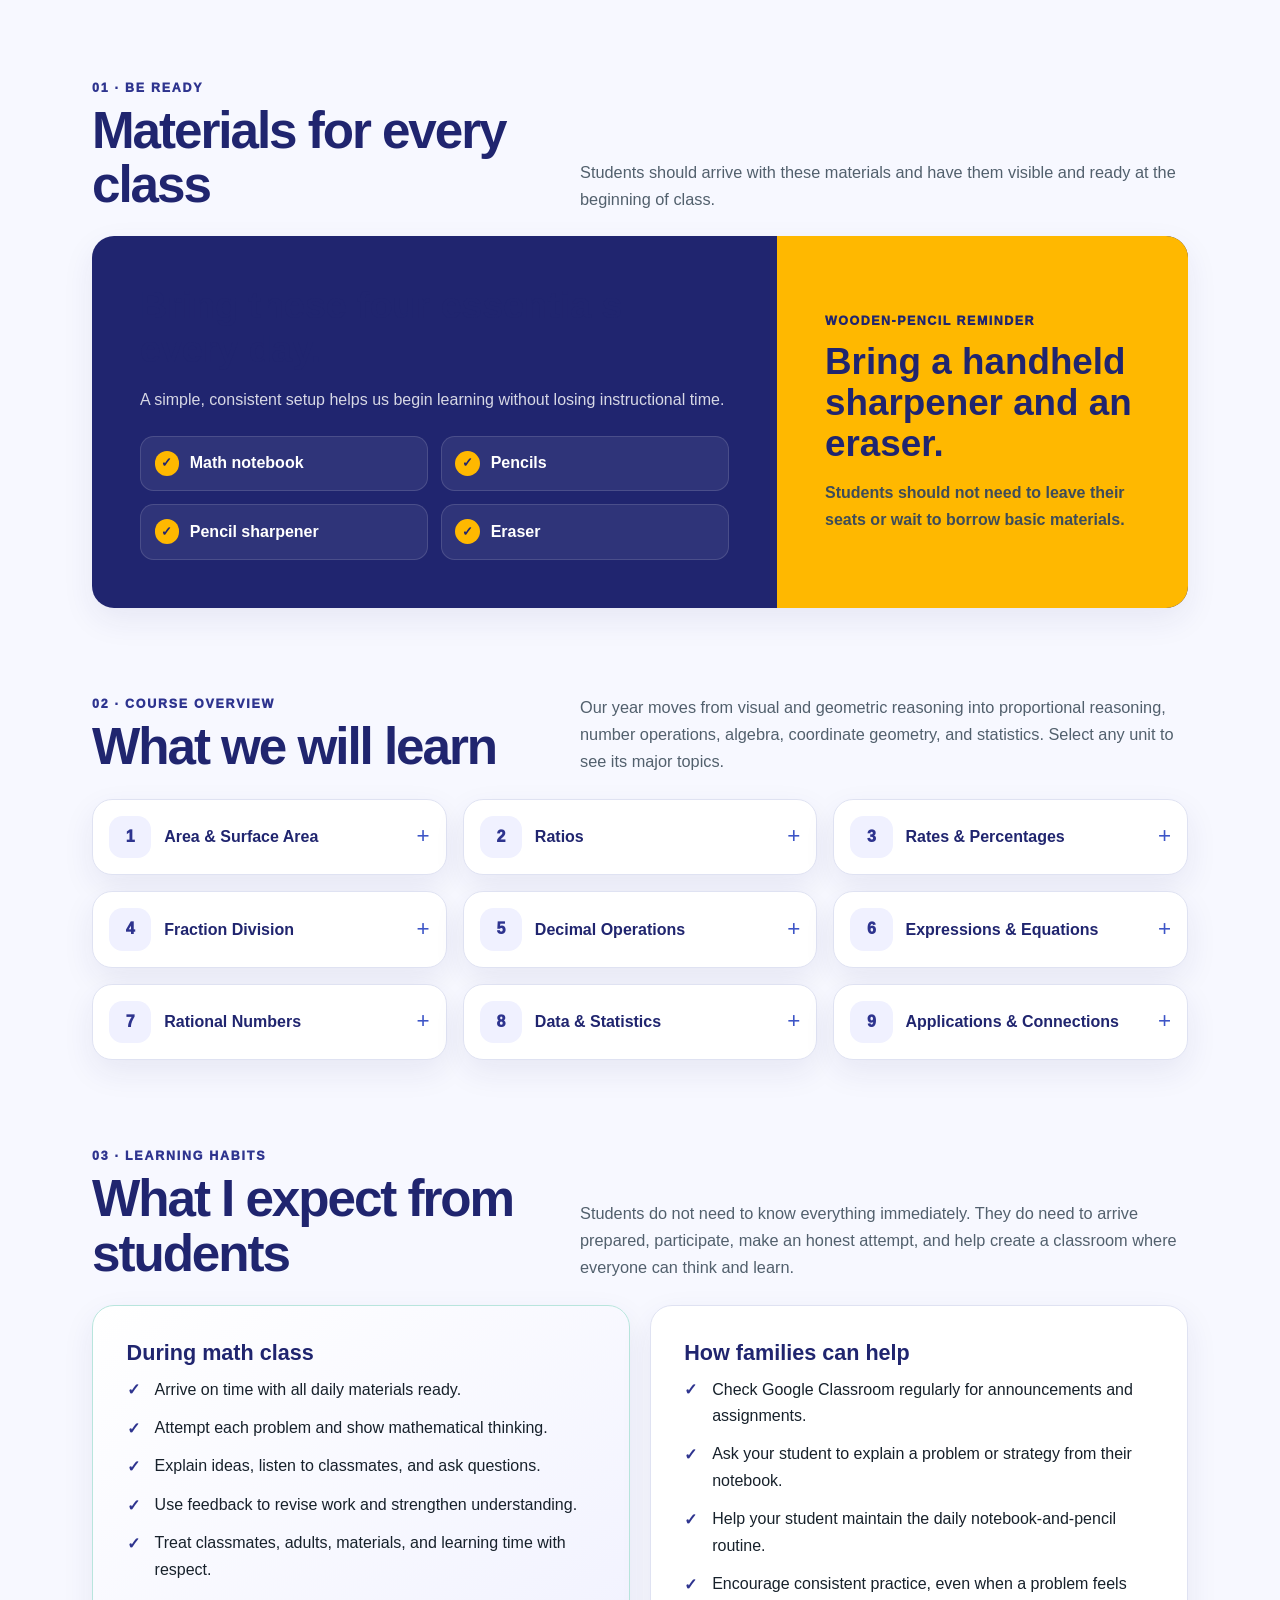
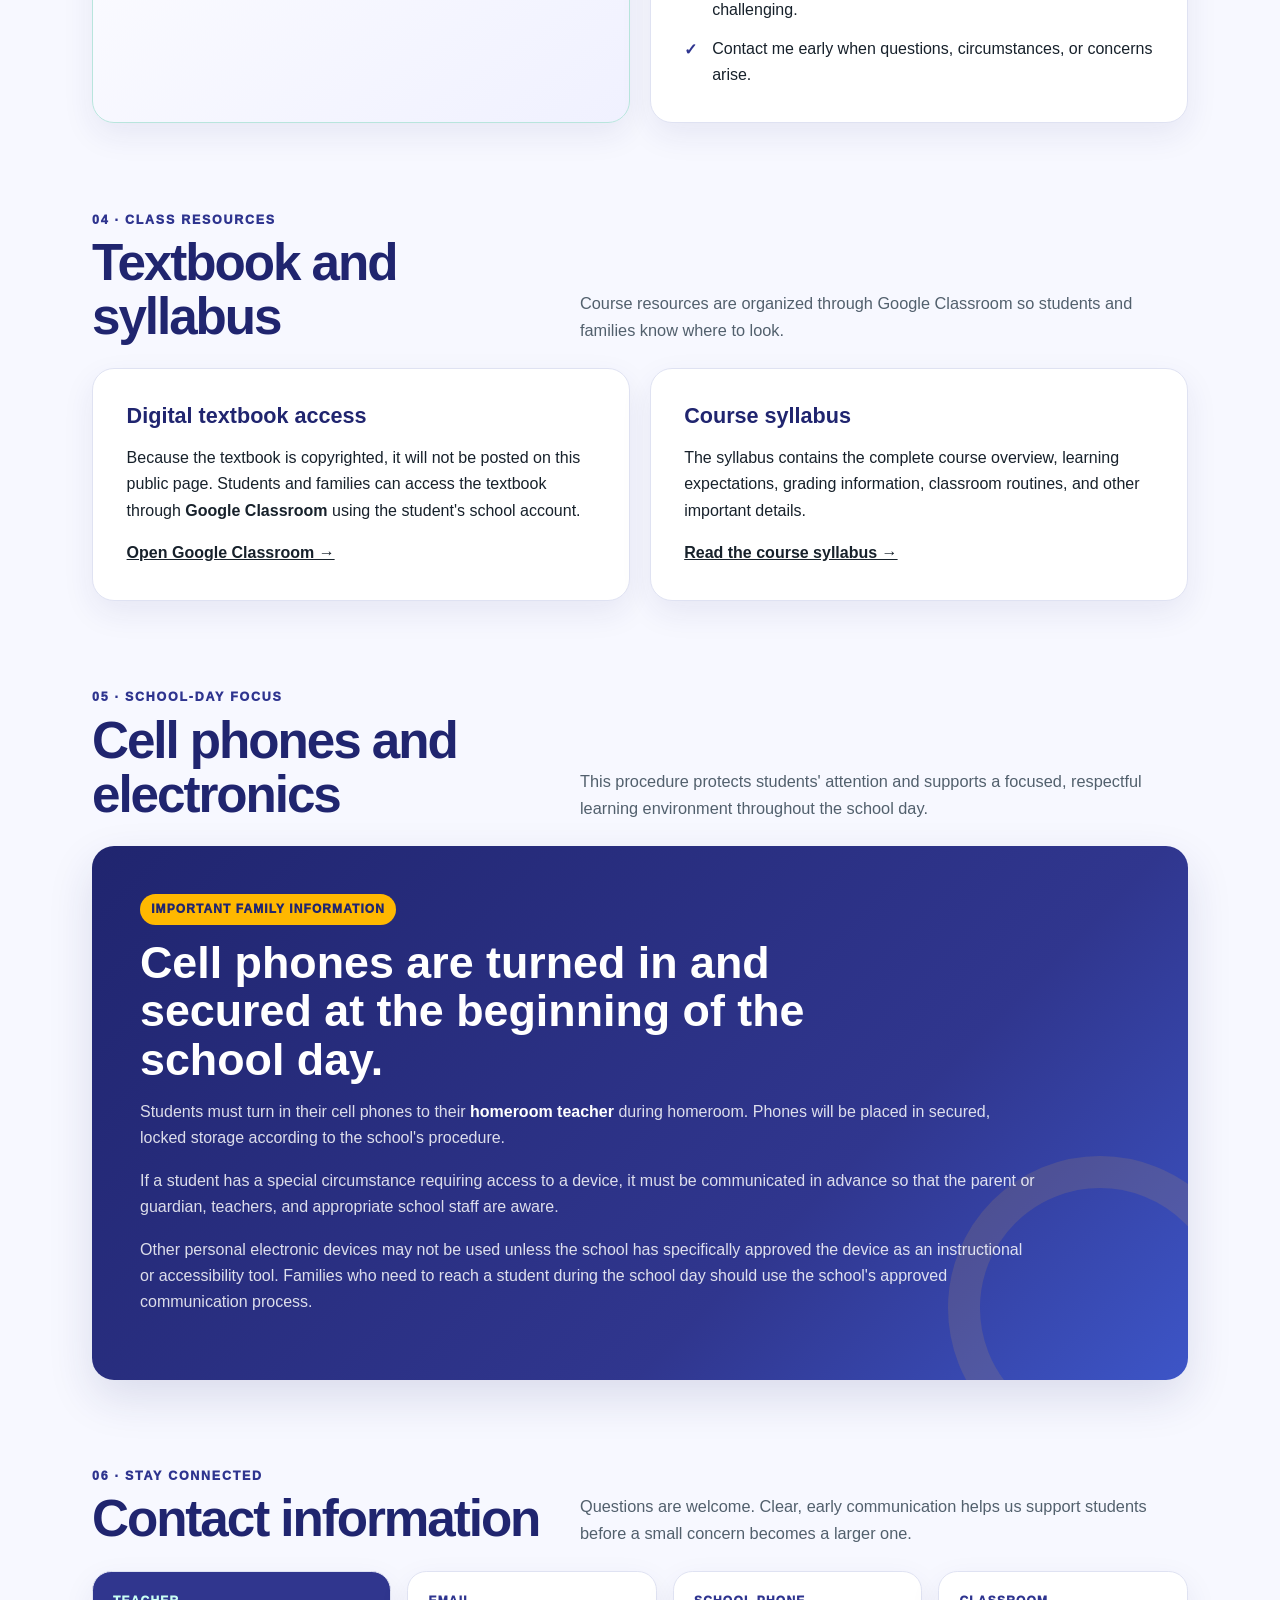
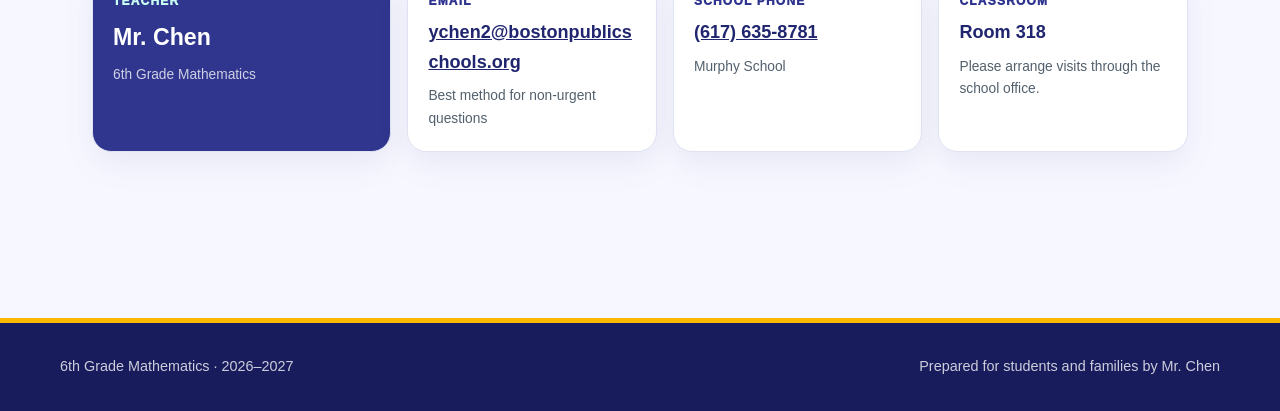
==== commit aee01f98: "Update index.html" ====
--- a/index.html
+++ b/index.html
@@ -497,8 +497,10 @@
     .donorschoose-card h2 {
       max-width: 760px;
       margin: 0.3rem 0 0.65rem;
+      color: white;
       font-size: clamp(1.65rem, 3.4vw, 2.65rem);
       line-height: 1.08;
+      text-shadow: 0 2px 16px rgba(7, 10, 56, 0.3);
     }
 
     .donorschoose-card p {
@@ -515,25 +517,20 @@
       display: grid;
       place-items: center;
       min-height: 12rem;
-      padding: 1.1rem;
+      padding: 1.35rem;
       border: 1px solid rgba(255, 255, 255, 0.25);
       border-radius: 1.25rem;
-      background: rgba(255, 255, 255, 0.1);
-      text-align: center;
+      background: linear-gradient(145deg, #fff9e7, #ffe393);
+      text-align: left;
       backdrop-filter: blur(8px);
     }
 
-    .donorschoose-impact strong {
-      color: var(--gold);
-      font-size: clamp(3.5rem, 8vw, 5.5rem);
-      line-height: 0.8;
-    }
-
-    .donorschoose-impact span {
-      display: block;
-      margin-top: 0.55rem;
+    .donorschoose-impact .donorschoose-impact-message {
+      margin: 0;
+      color: var(--navy);
+      font-size: clamp(1rem, 1.5vw, 1.16rem);
       font-weight: 850;
-      line-height: 1.2;
+      line-height: 1.48;
     }
 
     .classroom-invite-note {
@@ -1407,15 +1404,10 @@
           Through DonorsChoose, families and supporters have helped fund pizza parties,
           Rubik's Cubes, and technology that students use to create and learn.
         </p>
-        <p>
-          Our classroom currently has three 3D printers that students will be able to
-          use during the upcoming school year.
-        </p>
         <a class="button" href="https://donorschoose.org/ychen" target="_blank" rel="noopener">Visit Mr. Chen's DonorsChoose page →</a>
       </div>
-      <div class="donorschoose-impact" aria-label="Three classroom 3D printers available for student learning">
-        <strong>3</strong>
-        <span>classroom 3D printers available for student learning</span>
+      <div class="donorschoose-impact">
+        <p class="donorschoose-impact-message">We have three (3) units of 3D Printers ready for our students to explore learning mathematics in the classroom in ways that are often reserved for college level learning.</p>
       </div>
     </section>
 
@@ -1889,7 +1881,7 @@
         "Support classroom projects": "Apoye los proyectos del salón",
         "Help create memorable learning experiences": "Ayude a crear experiencias de aprendizaje memorables",
         "Through DonorsChoose, families and supporters have helped fund pizza parties, Rubik's Cubes, and technology that students use to create and learn.": "A través de DonorsChoose, las familias y otros colaboradores han ayudado a financiar fiestas con pizza, cubos de Rubik y tecnología que los estudiantes usan para crear y aprender.",
-        "Our classroom currently has three 3D printers that students will be able to use during the upcoming school year.": "Nuestro salón cuenta actualmente con tres impresoras 3D que los estudiantes podrán utilizar durante el próximo año escolar.",
+        "We have three (3) units of 3D Printers ready for our students to explore learning mathematics in the classroom in ways that are often reserved for college level learning.": "Tenemos tres (3) impresoras 3D listas para que nuestros estudiantes exploren el aprendizaje de las matemáticas en el aula de maneras que a menudo se reservan para el nivel universitario.",
         "Visit Mr. Chen's DonorsChoose page →": "Visite la página de DonorsChoose del Sr. Chen →",
         "classroom 3D printers available for student learning": "impresoras 3D del salón disponibles para el aprendizaje de los estudiantes",
         "Family access:": "Acceso para las familias:",
@@ -2044,7 +2036,7 @@
         "Support classroom projects": "Ủng hộ các dự án lớp học",
         "Help create memorable learning experiences": "Giúp tạo nên những trải nghiệm học tập đáng nhớ",
         "Through DonorsChoose, families and supporters have helped fund pizza parties, Rubik's Cubes, and technology that students use to create and learn.": "Thông qua DonorsChoose, gia đình và những người ủng hộ đã giúp tài trợ các bữa tiệc pizza, khối Rubik và công nghệ để học sinh sáng tạo và học tập.",
-        "Our classroom currently has three 3D printers that students will be able to use during the upcoming school year.": "Hiện lớp học của chúng ta có ba máy in 3D mà học sinh sẽ có thể sử dụng trong năm học sắp tới.",
+        "We have three (3) units of 3D Printers ready for our students to explore learning mathematics in the classroom in ways that are often reserved for college level learning.": "Chúng tôi có ba (3) máy in 3D sẵn sàng để học sinh khám phá việc học toán trong lớp theo những cách thường chỉ dành cho bậc đại học.",
         "Visit Mr. Chen's DonorsChoose page →": "Truy cập trang DonorsChoose của thầy Chen →",
         "classroom 3D printers available for student learning": "máy in 3D trong lớp dành cho học sinh học tập",
         "Family access:": "Quyền truy cập dành cho gia đình:",
@@ -2199,7 +2191,7 @@
         "Support classroom projects": "支持课堂项目",
         "Help create memorable learning experiences": "帮助创造难忘的学习体验",
         "Through DonorsChoose, families and supporters have helped fund pizza parties, Rubik's Cubes, and technology that students use to create and learn.": "通过 DonorsChoose，家长和支持者帮助我们筹资举办披萨派对、购买魔方，以及添置供学生创造与学习使用的各种技术设备。",
-        "Our classroom currently has three 3D printers that students will be able to use during the upcoming school year.": "目前，我们的教室有三台 3D 打印机，学生将在新学年使用它们。",
+        "We have three (3) units of 3D Printers ready for our students to explore learning mathematics in the classroom in ways that are often reserved for college level learning.": "我们已准备好三（3）台 3D 打印机，让学生能够在课堂中以通常仅在大学阶段才有机会接触的方式探索数学学习。",
         "Visit Mr. Chen's DonorsChoose page →": "访问陈老师的 DonorsChoose 页面 →",
         "classroom 3D printers available for student learning": "台课堂 3D 打印机可供学生学习使用",
         "Family access:": "家长访问：",
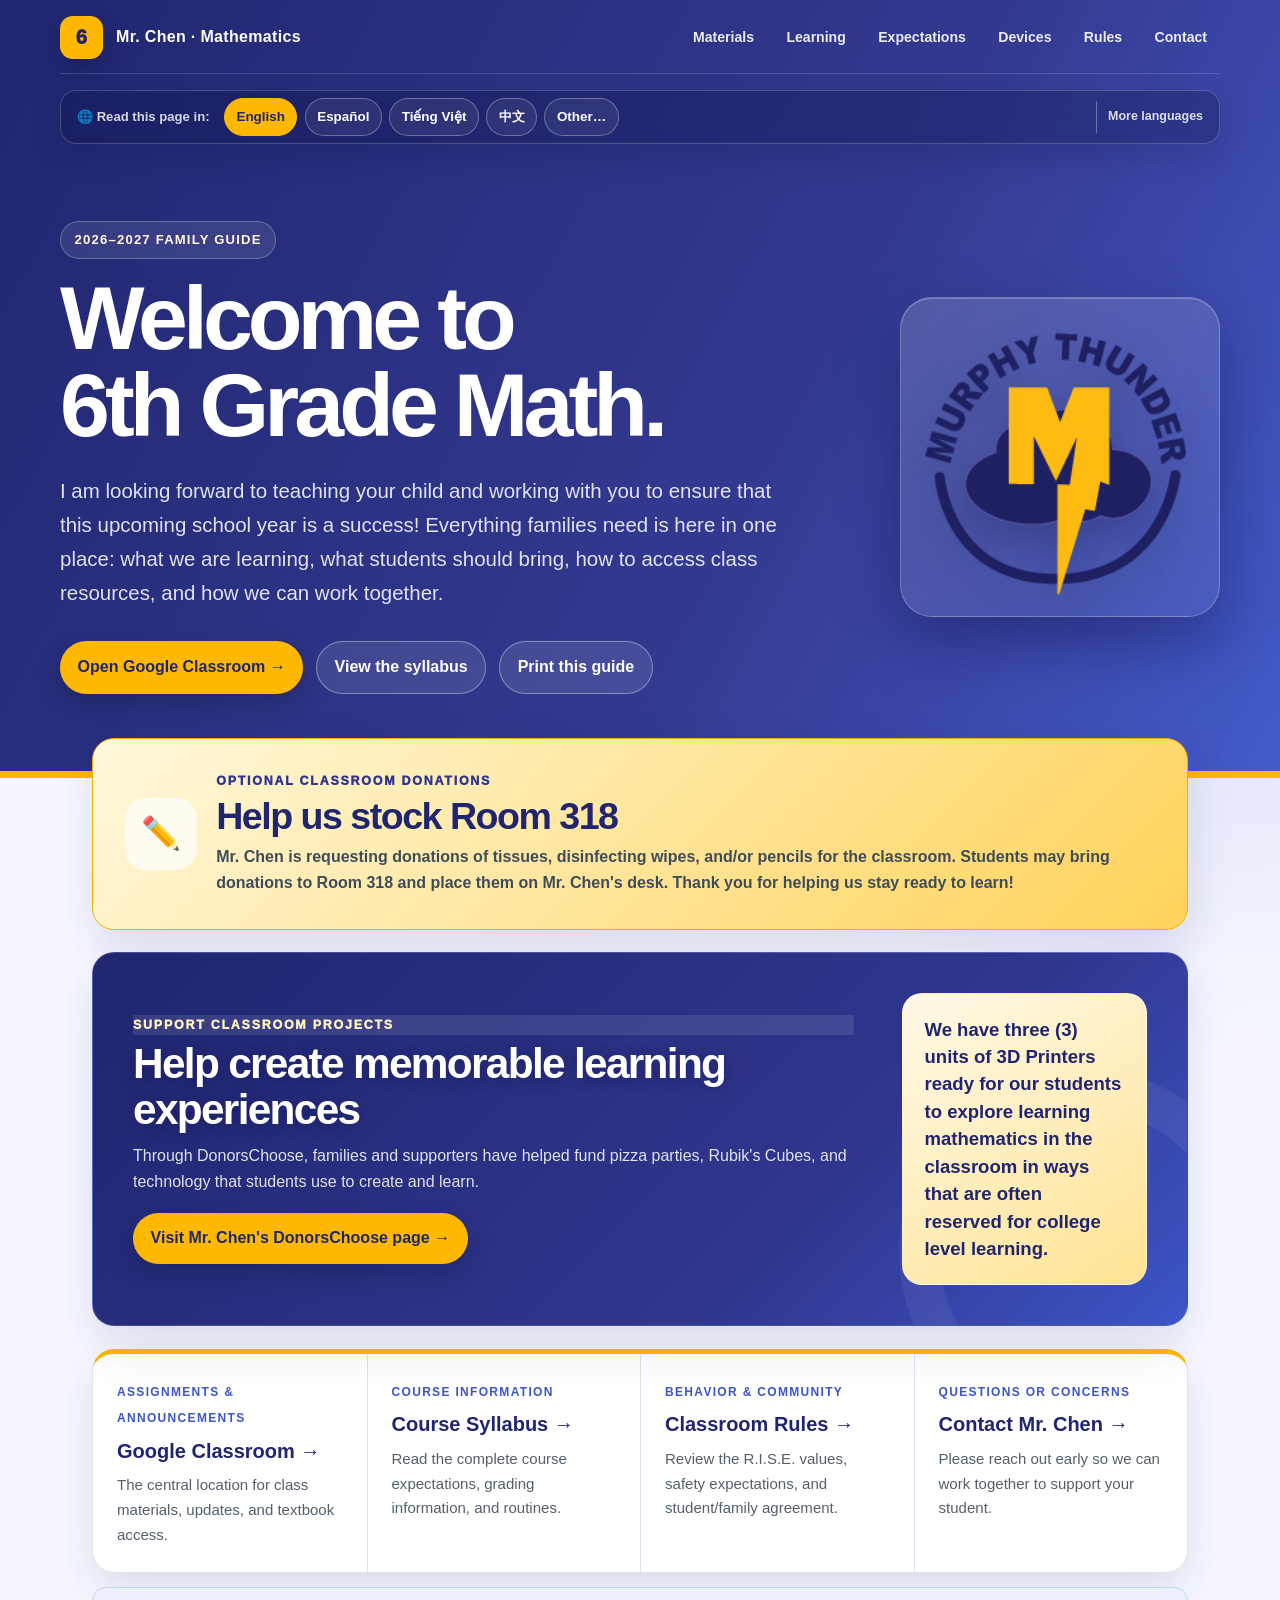
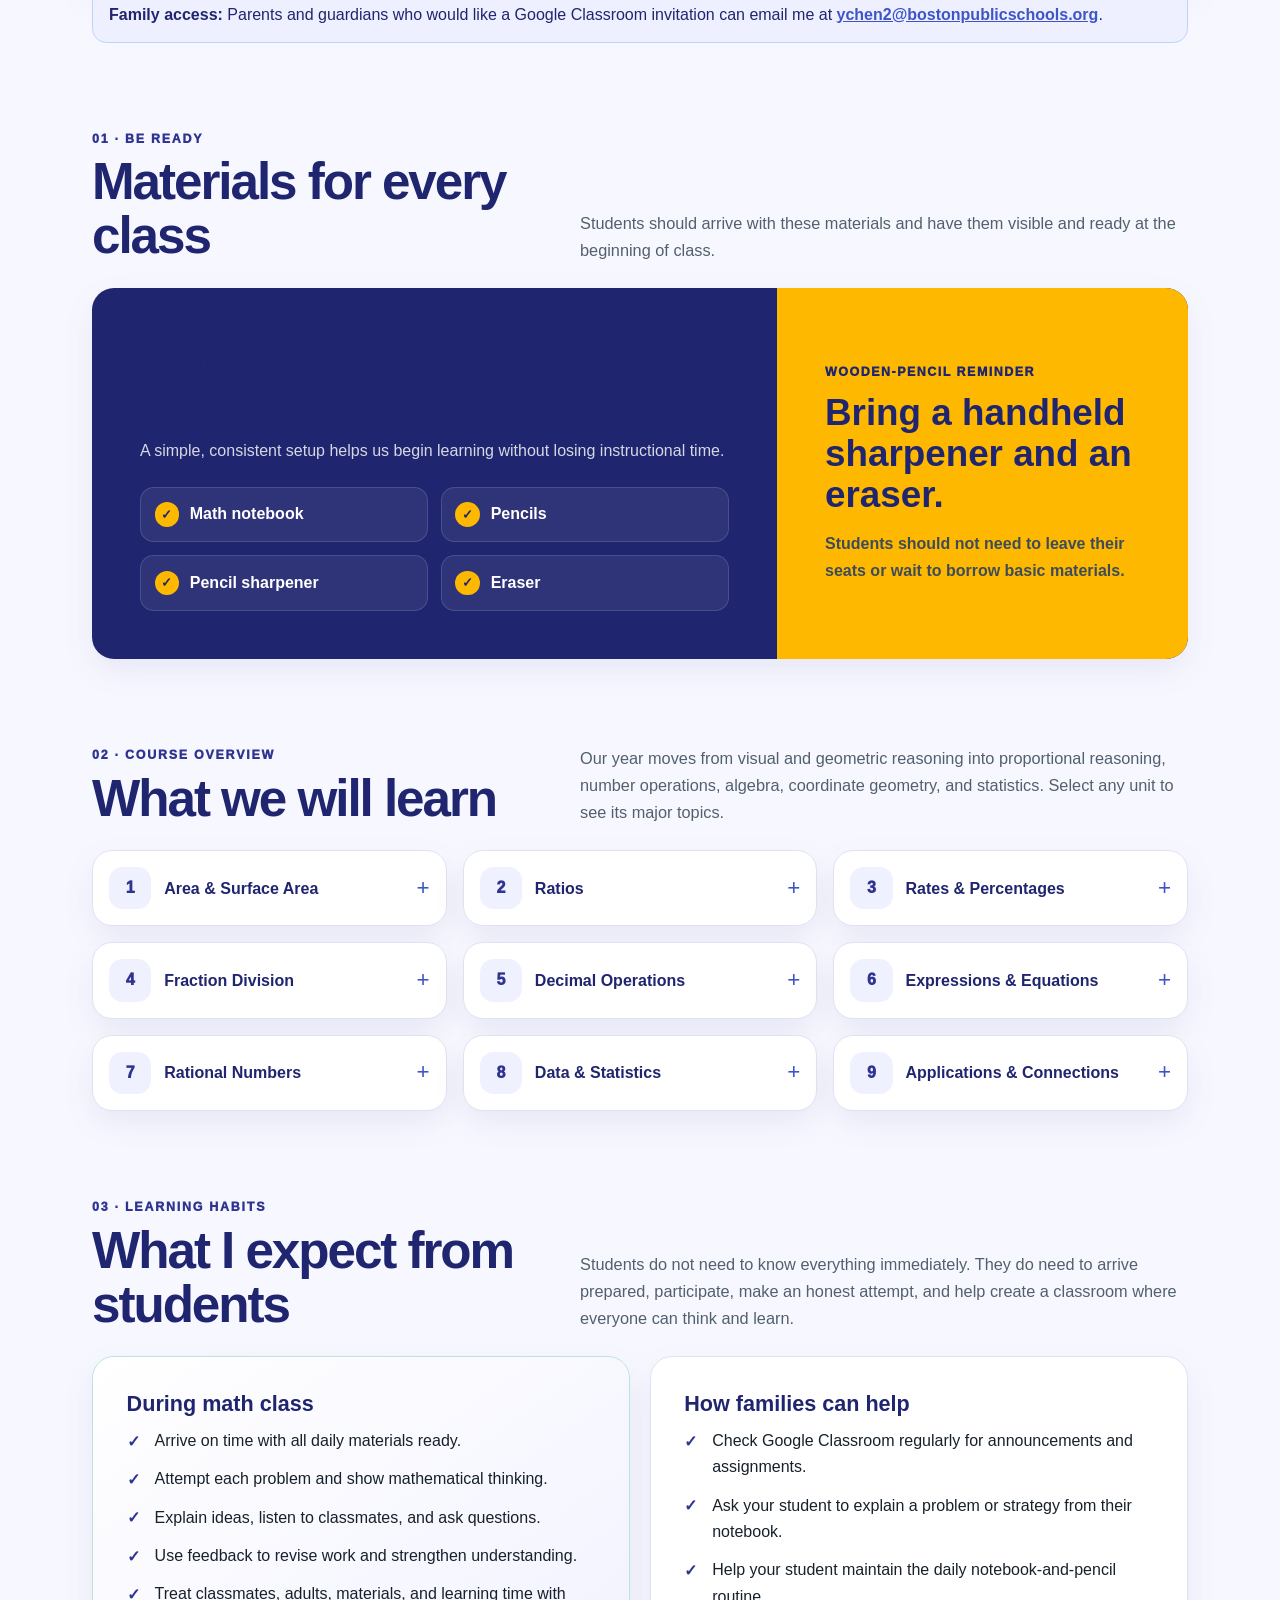
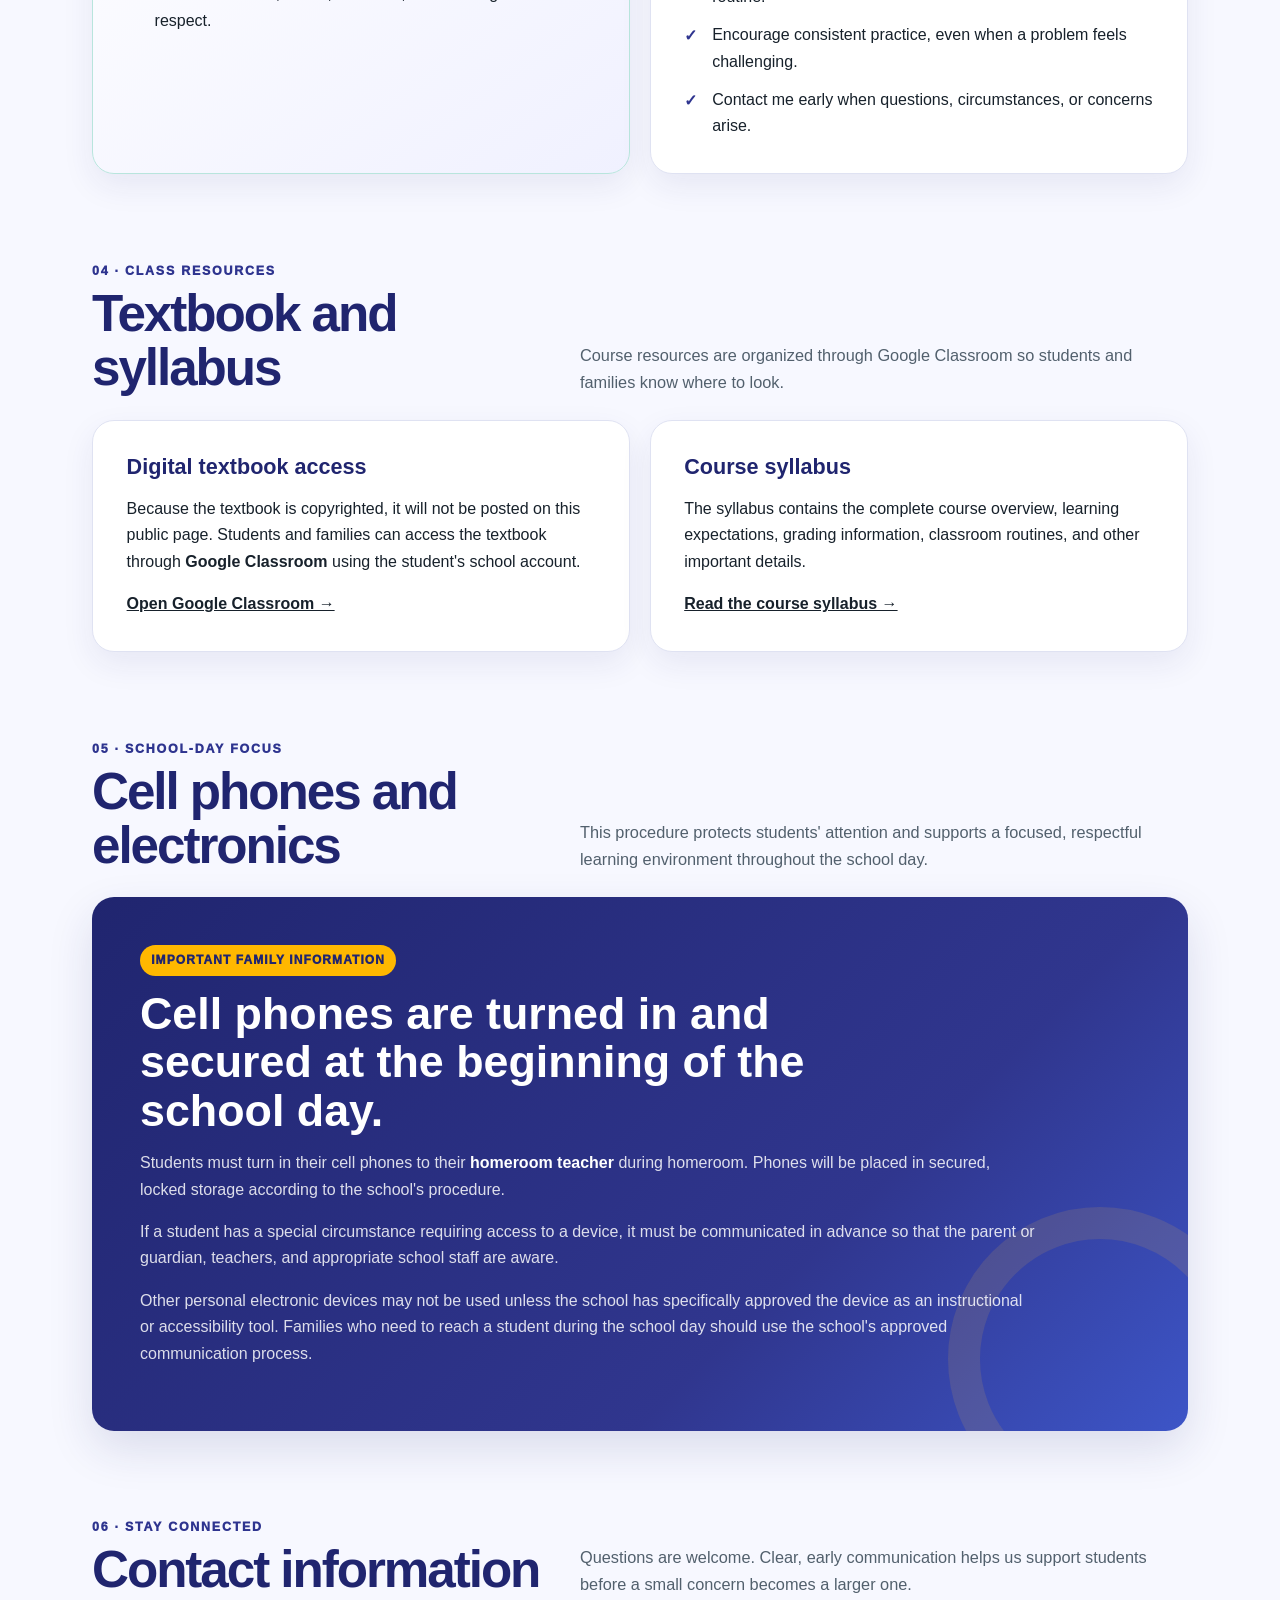
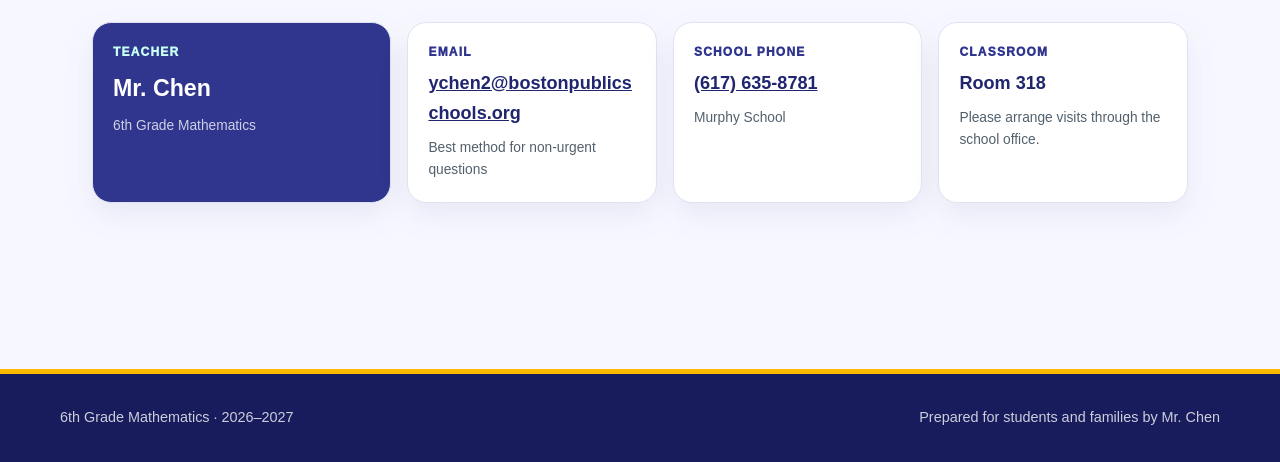
==== commit b3841273: "Update index.html" ====
--- a/index.html
+++ b/index.html
@@ -554,7 +554,7 @@
 
     .quick-links {
       display: grid;
-      grid-template-columns: repeat(3, minmax(0, 1fr));
+      grid-template-columns: repeat(4, minmax(0, 1fr));
       overflow: hidden;
       border: 1px solid rgba(217, 226, 236, 0.95);
       border-radius: var(--radius);
@@ -1337,6 +1337,7 @@
           <a href="#learning">Learning</a>
           <a href="#expectations">Expectations</a>
           <a href="#devices">Devices</a>
+          <a href="rules.html">Rules</a>
           <a href="#contact">Contact</a>
         </nav>
       </div>
@@ -1422,6 +1423,11 @@
           <span class="quick-kicker">Course information</span>
           <span class="quick-title">Course Syllabus →</span>
           <span class="quick-copy">Read the complete course expectations, grading information, and routines.</span>
+        </a>
+        <a class="quick-link" href="rules.html">
+          <span class="quick-kicker">Behavior &amp; community</span>
+          <span class="quick-title">Classroom Rules →</span>
+          <span class="quick-copy">Review the R.I.S.E. values, safety expectations, and student/family agreement.</span>
         </a>
         <a class="quick-link email-link" href="#" aria-disabled="true">
           <span class="quick-kicker">Questions or concerns</span>
@@ -1879,6 +1885,10 @@
         "Help us stock Room 318": "Ayúdenos a abastecer el salón 318",
         "Mr. Chen is requesting donations of tissues, disinfecting wipes, and/or pencils for the classroom. Students may bring donations to Room 318 and place them on Mr. Chen's desk. Thank you for helping us stay ready to learn!": "El Sr. Chen solicita donaciones de pañuelos desechables, toallitas desinfectantes y/o lápices para el salón. Los estudiantes pueden llevar las donaciones al salón 318 y colocarlas sobre el escritorio del Sr. Chen. ¡Gracias por ayudarnos a estar listos para aprender!",
         "Support classroom projects": "Apoye los proyectos del salón",
+        "Rules": "Reglas",
+        "Behavior & community": "Comportamiento y comunidad",
+        "Classroom Rules →": "Reglas del salón →",
+        "Review the R.I.S.E. values, safety expectations, and student/family agreement.": "Revise los valores R.I.S.E., las expectativas de seguridad y el acuerdo para estudiantes y familias.",
         "Help create memorable learning experiences": "Ayude a crear experiencias de aprendizaje memorables",
         "Through DonorsChoose, families and supporters have helped fund pizza parties, Rubik's Cubes, and technology that students use to create and learn.": "A través de DonorsChoose, las familias y otros colaboradores han ayudado a financiar fiestas con pizza, cubos de Rubik y tecnología que los estudiantes usan para crear y aprender.",
         "We have three (3) units of 3D Printers ready for our students to explore learning mathematics in the classroom in ways that are often reserved for college level learning.": "Tenemos tres (3) impresoras 3D listas para que nuestros estudiantes exploren el aprendizaje de las matemáticas en el aula de maneras que a menudo se reservan para el nivel universitario.",
@@ -2034,6 +2044,10 @@
         "Help us stock Room 318": "Giúp phòng 318 có đủ đồ dùng",
         "Mr. Chen is requesting donations of tissues, disinfecting wipes, and/or pencils for the classroom. Students may bring donations to Room 318 and place them on Mr. Chen's desk. Thank you for helping us stay ready to learn!": "Thầy Chen xin nhận khăn giấy, khăn lau khử trùng và/hoặc bút chì để dùng trong lớp. Học sinh có thể mang đồ đóng góp đến phòng 318 và đặt trên bàn của thầy Chen. Cảm ơn quý vị đã giúp lớp luôn sẵn sàng học tập!",
         "Support classroom projects": "Ủng hộ các dự án lớp học",
+        "Rules": "Nội quy",
+        "Behavior & community": "Ứng xử & cộng đồng",
+        "Classroom Rules →": "Nội quy lớp học →",
+        "Review the R.I.S.E. values, safety expectations, and student/family agreement.": "Xem lại các giá trị R.I.S.E., yêu cầu an toàn và thỏa thuận dành cho học sinh và gia đình.",
         "Help create memorable learning experiences": "Giúp tạo nên những trải nghiệm học tập đáng nhớ",
         "Through DonorsChoose, families and supporters have helped fund pizza parties, Rubik's Cubes, and technology that students use to create and learn.": "Thông qua DonorsChoose, gia đình và những người ủng hộ đã giúp tài trợ các bữa tiệc pizza, khối Rubik và công nghệ để học sinh sáng tạo và học tập.",
         "We have three (3) units of 3D Printers ready for our students to explore learning mathematics in the classroom in ways that are often reserved for college level learning.": "Chúng tôi có ba (3) máy in 3D sẵn sàng để học sinh khám phá việc học toán trong lớp theo những cách thường chỉ dành cho bậc đại học.",
@@ -2189,6 +2203,10 @@
         "Help us stock Room 318": "帮助318教室补充用品",
         "Mr. Chen is requesting donations of tissues, disinfecting wipes, and/or pencils for the classroom. Students may bring donations to Room 318 and place them on Mr. Chen's desk. Thank you for helping us stay ready to learn!": "陈老师诚请家长为教室捐赠纸巾、消毒湿巾和/或铅笔。学生可以把捐赠物品带到318教室，并放在陈老师的桌上。感谢您帮助我们随时做好学习准备！",
         "Support classroom projects": "支持课堂项目",
+        "Rules": "规则",
+        "Behavior & community": "行为与共同体",
+        "Classroom Rules →": "课堂规则 →",
+        "Review the R.I.S.E. values, safety expectations, and student/family agreement.": "查看 R.I.S.E. 价值观、安全要求以及学生和家庭协议。",
         "Help create memorable learning experiences": "帮助创造难忘的学习体验",
         "Through DonorsChoose, families and supporters have helped fund pizza parties, Rubik's Cubes, and technology that students use to create and learn.": "通过 DonorsChoose，家长和支持者帮助我们筹资举办披萨派对、购买魔方，以及添置供学生创造与学习使用的各种技术设备。",
         "We have three (3) units of 3D Printers ready for our students to explore learning mathematics in the classroom in ways that are often reserved for college level learning.": "我们已准备好三（3）台 3D 打印机，让学生能够在课堂中以通常仅在大学阶段才有机会接触的方式探索数学学习。",
